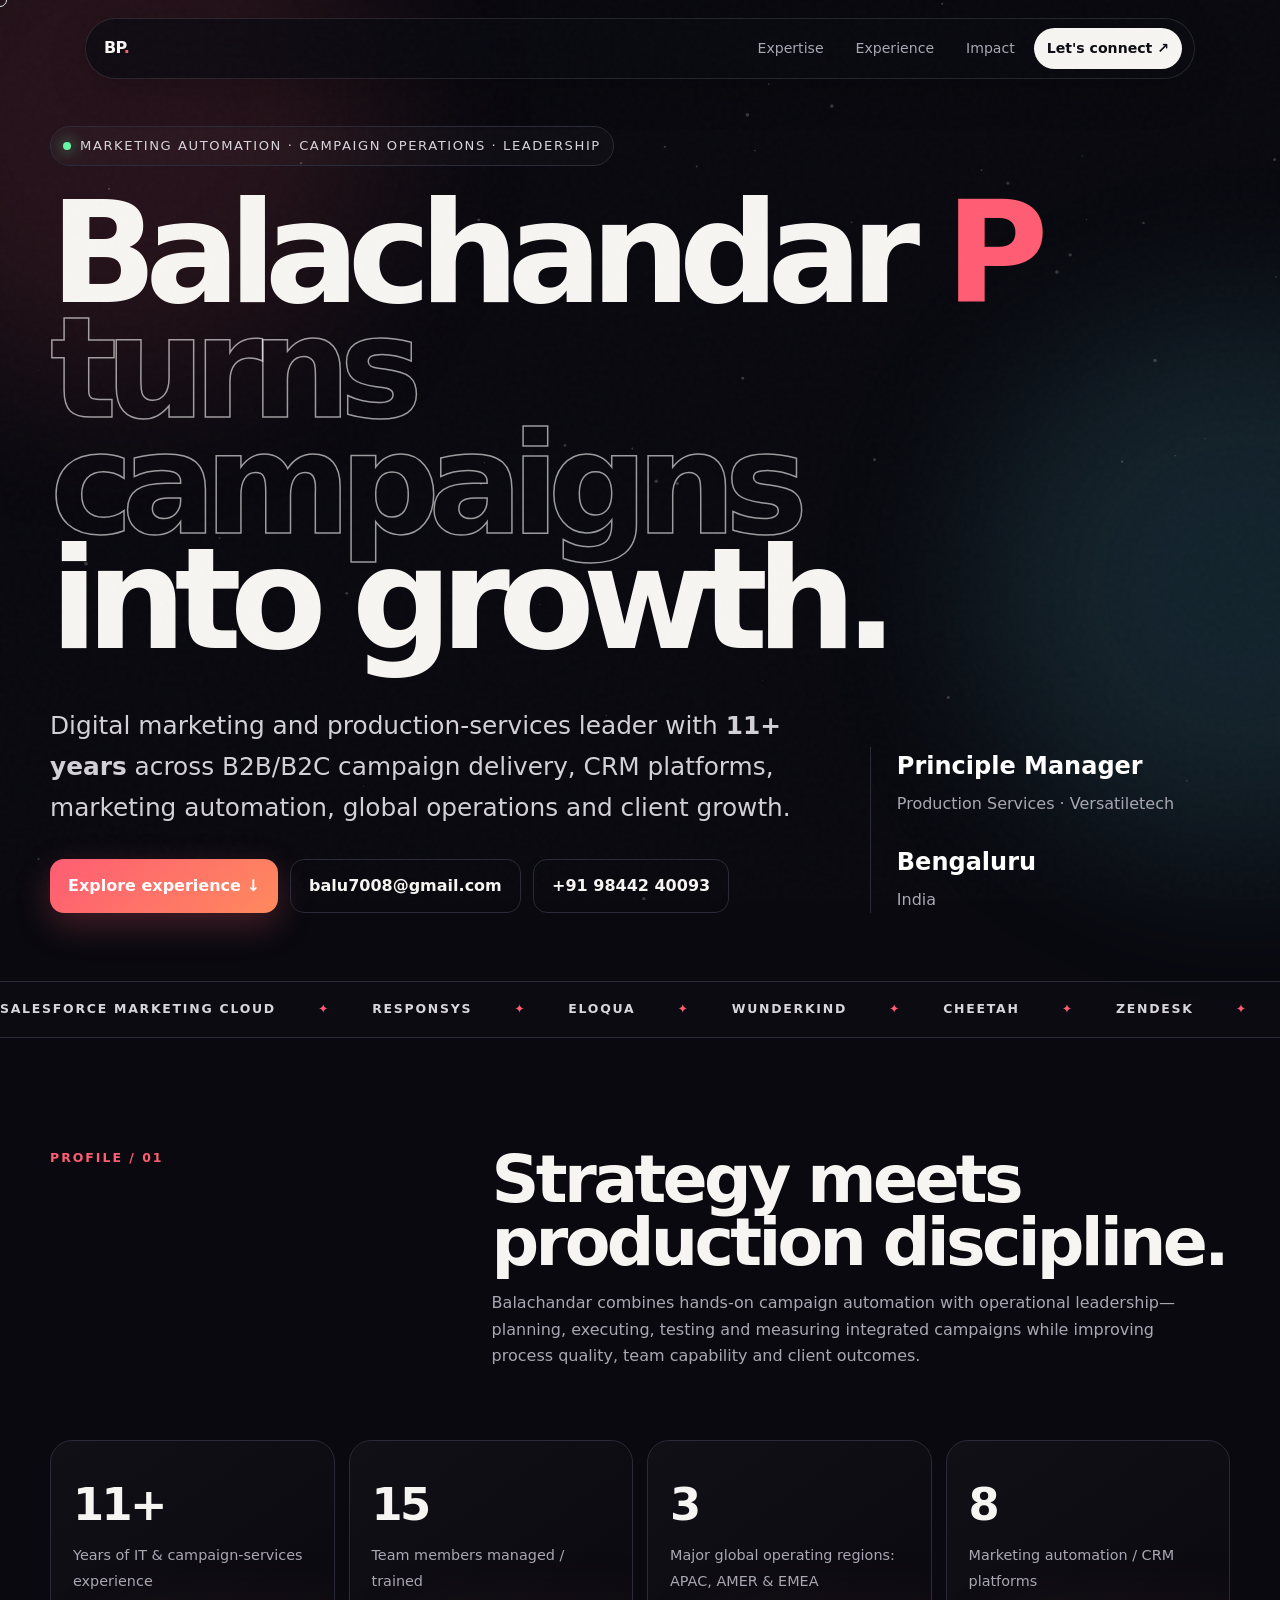
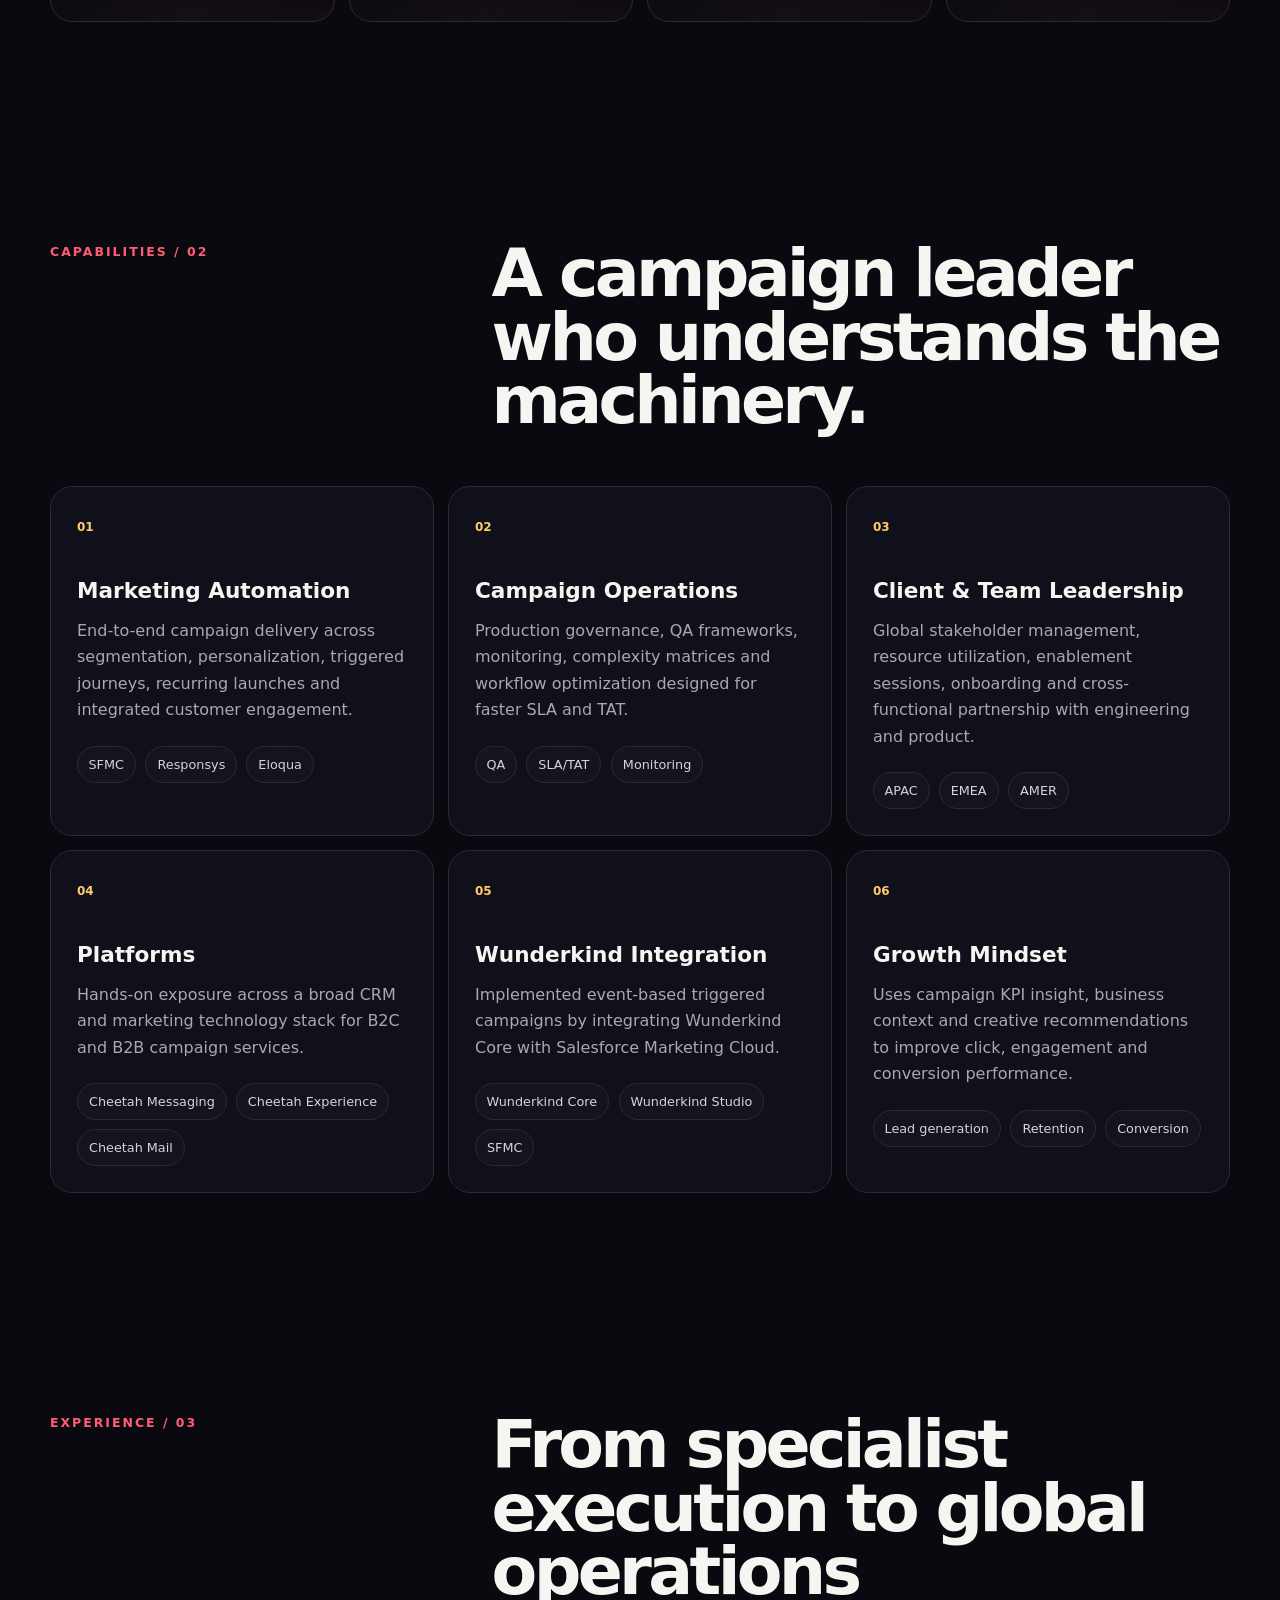
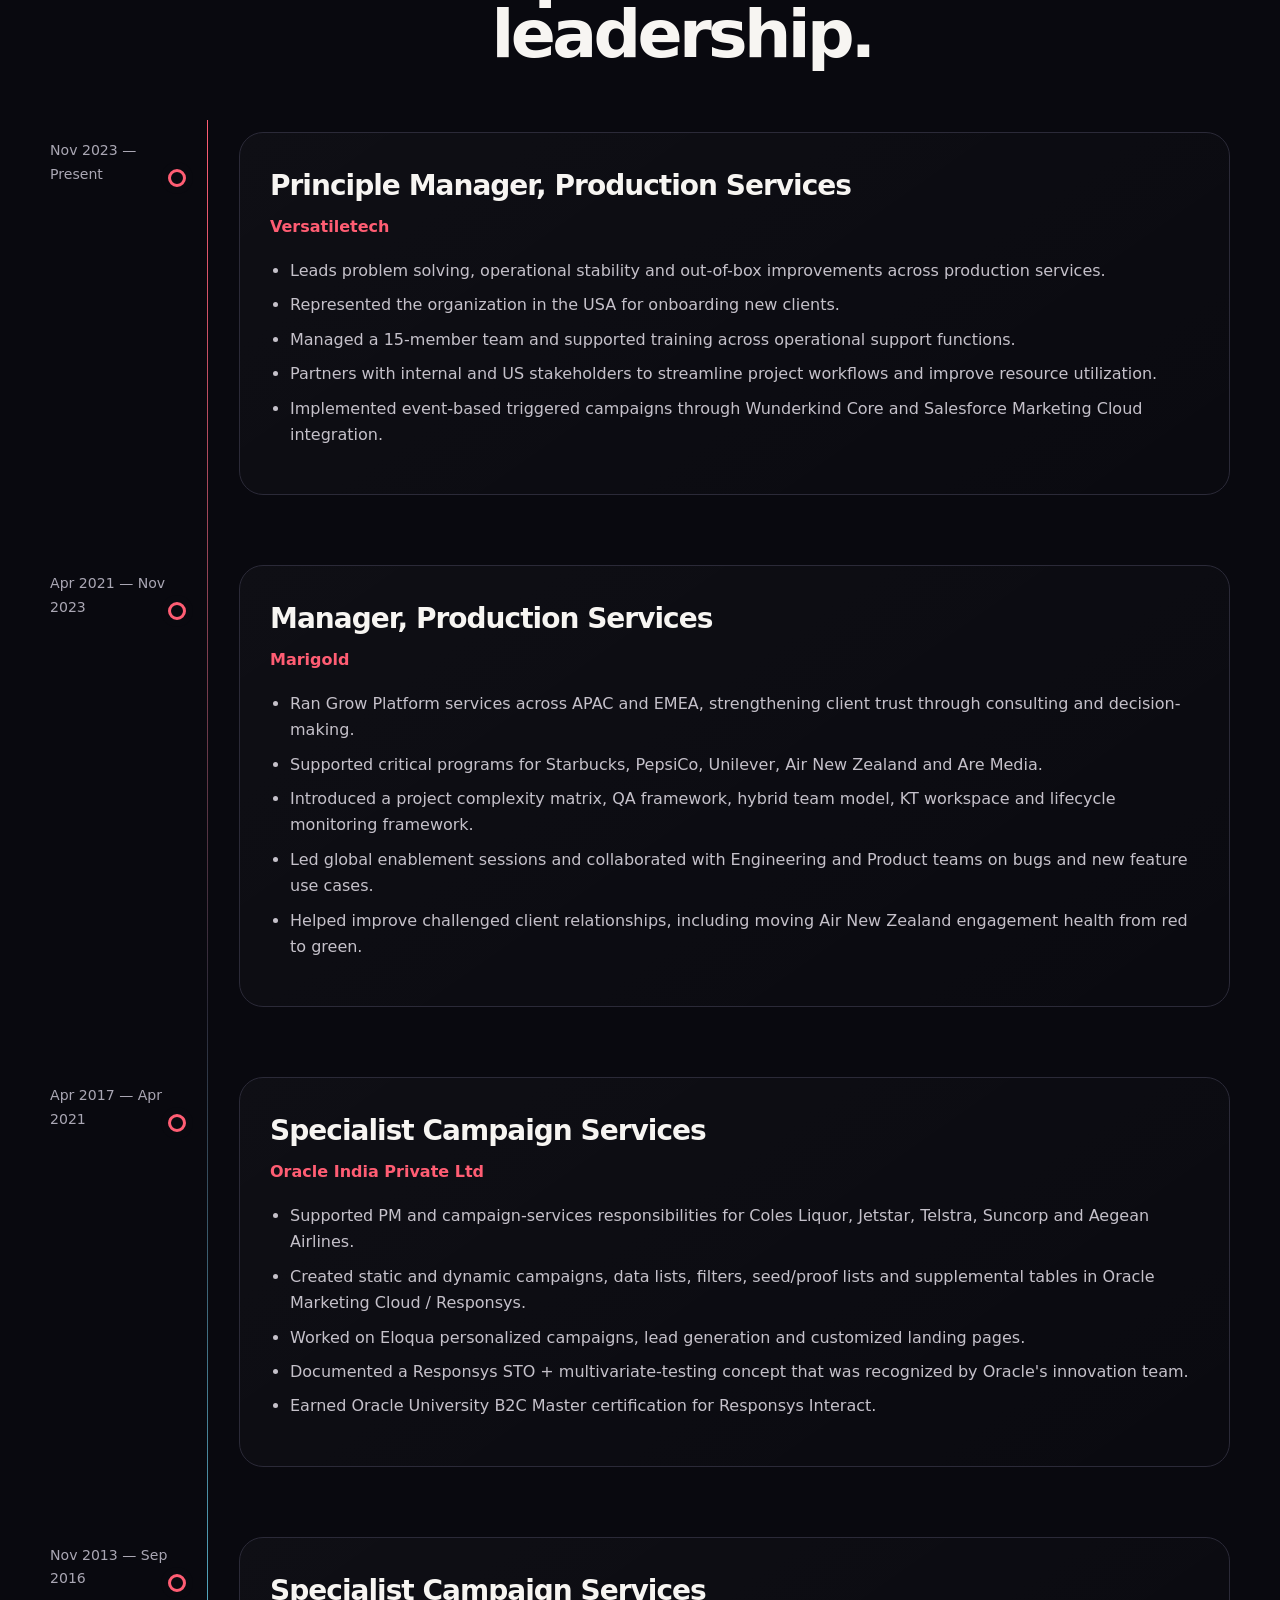
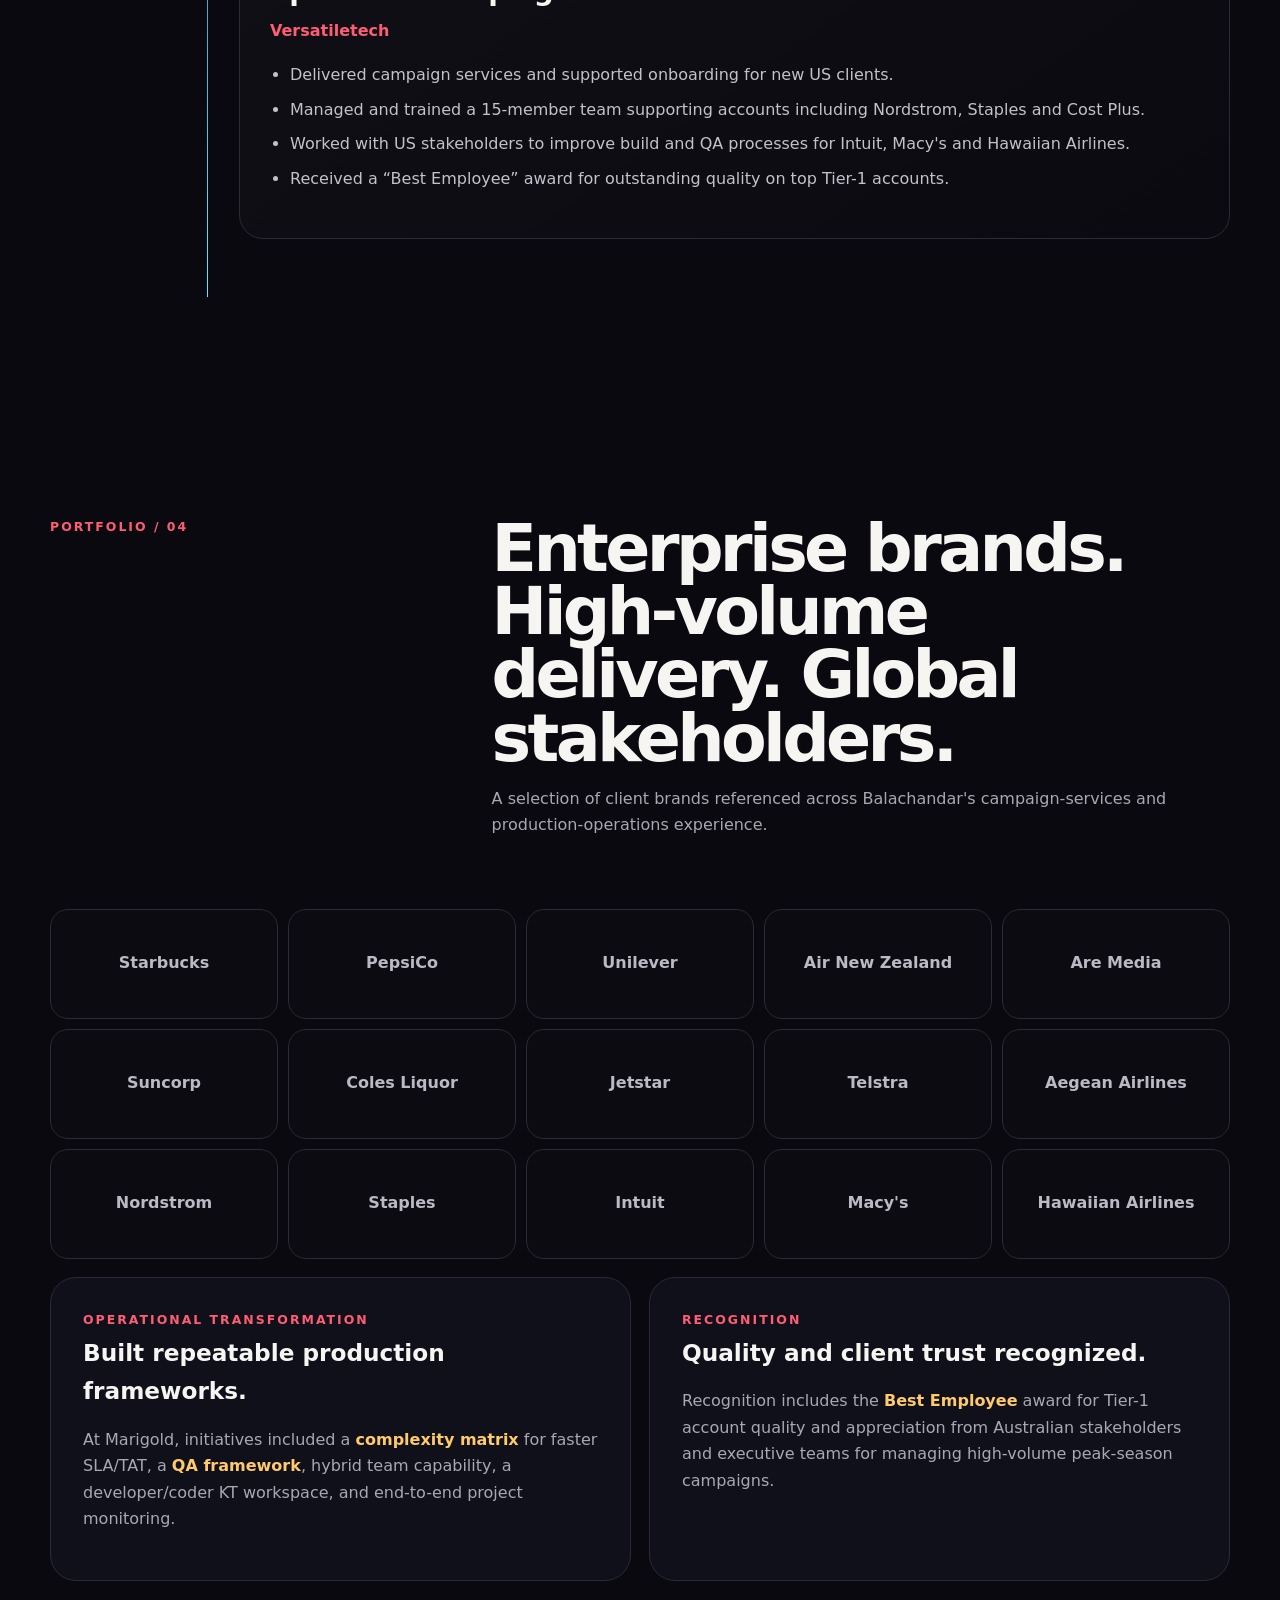
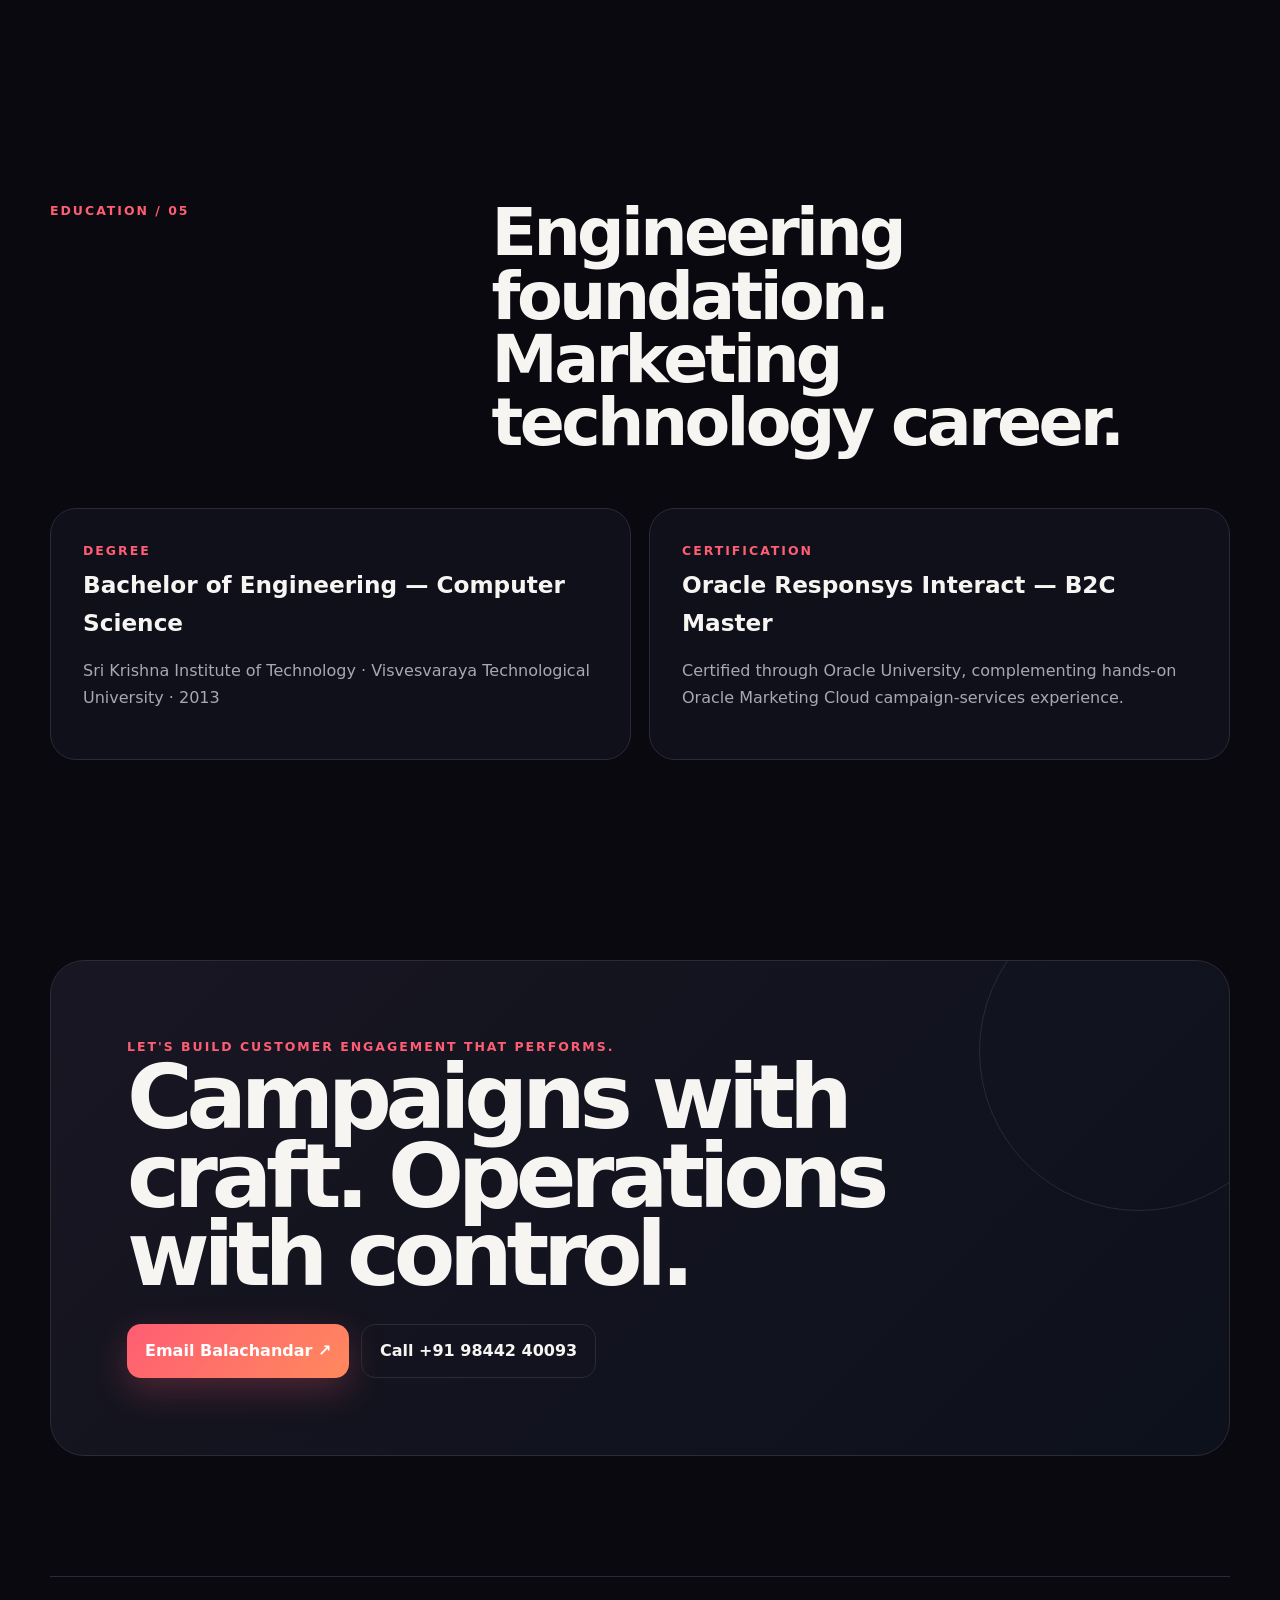
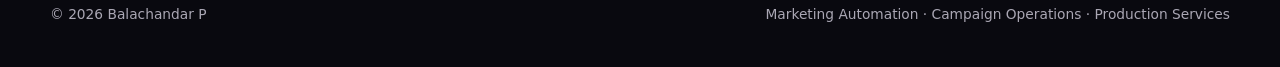
==== index.html @ 8c6ac63c "Build animated Balachandar P portfolio" ====
<!doctype html>
<html lang="en">
<head>
<meta charset="utf-8">
<meta name="viewport" content="width=device-width,initial-scale=1">
<meta name="theme-color" content="#09090f">
<meta name="description" content="Balachandar P — Digital Marketing, Campaign Operations & Marketing Automation Leader with 11+ years of experience.">
<title>Balachandar P | Marketing Automation & Campaign Operations Leader</title>
<style>
:root{--bg:#09090f;--bg2:#11111b;--ink:#f7f5f2;--muted:#aaa7b4;--line:#2b2a38;--hot:#ff5d73;--gold:#ffca6a;--cyan:#66e3ff;--card:rgba(20,20,31,.72);--shadow:0 30px 80px rgba(0,0,0,.38)}
*{box-sizing:border-box}html{scroll-behavior:smooth}body{margin:0;background:var(--bg);color:var(--ink);font:16px/1.65 Inter,ui-sans-serif,system-ui,-apple-system,BlinkMacSystemFont,"Segoe UI",sans-serif;overflow-x:hidden}a{color:inherit;text-decoration:none}button{font:inherit}
::selection{background:var(--hot);color:#fff}
#field{position:fixed;inset:0;z-index:-3;width:100%;height:100%;opacity:.55}
.noise{position:fixed;inset:0;pointer-events:none;z-index:20;opacity:.04;background-image:url("data:image/svg+xml,%3Csvg viewBox='0 0 180 180' xmlns='http://www.w3.org/2000/svg'%3E%3Cfilter id='n'%3E%3CfeTurbulence type='fractalNoise' baseFrequency='.9' numOctaves='4' stitchTiles='stitch'/%3E%3C/filter%3E%3Crect width='100%25' height='100%25' filter='url(%23n)' opacity='.5'/%3E%3C/svg%3E")}
.glow{position:fixed;width:42vw;height:42vw;border-radius:50%;filter:blur(90px);opacity:.12;pointer-events:none;z-index:-2}.g1{background:var(--hot);left:-12vw;top:-12vw}.g2{background:var(--cyan);right:-18vw;top:35vh}
.wrap{width:min(1180px,calc(100% - 40px));margin:auto}
nav{position:fixed;top:18px;left:50%;transform:translateX(-50%);width:min(1110px,calc(100% - 28px));z-index:15;border:1px solid rgba(255,255,255,.11);background:rgba(10,10,17,.72);backdrop-filter:blur(18px);border-radius:999px;display:flex;align-items:center;justify-content:space-between;padding:9px 12px 9px 18px;box-shadow:0 12px 40px rgba(0,0,0,.2)}
.brand{font-weight:850;letter-spacing:-.04em}.brand i{color:var(--hot);font-style:normal}.links{display:flex;gap:6px;align-items:center}.links a{padding:9px 13px;color:var(--muted);font-size:.88rem;border-radius:999px;transition:.25s}.links a:hover{background:#ffffff0b;color:#fff}.navcta{background:var(--ink)!important;color:#0c0c12!important;font-weight:800}
.hero{min-height:100svh;display:grid;align-items:center;padding:126px 0 68px;position:relative}
.eyebrow{display:inline-flex;align-items:center;gap:9px;padding:8px 12px;border:1px solid var(--line);border-radius:999px;color:#d8d4dc;background:#ffffff06;font-size:.82rem;text-transform:uppercase;letter-spacing:.12em}.dot{width:8px;height:8px;background:#68f7a6;border-radius:50%;box-shadow:0 0 16px #68f7a6;animation:pulse 1.8s infinite}@keyframes pulse{50%{opacity:.35;transform:scale(.75)}}
.hero h1{font-size:clamp(4.1rem,11vw,9.4rem);line-height:.82;letter-spacing:-.085em;margin:30px 0 24px;max-width:1050px}.hero h1 .outline{color:transparent;-webkit-text-stroke:1.5px rgba(255,255,255,.6)}.hero h1 .hot{color:var(--hot);display:inline-block}
.hero-grid{display:grid;grid-template-columns:1.5fr .7fr;gap:48px;align-items:end}.lead{font-size:clamp(1.15rem,2.1vw,1.55rem);color:#d4d0d9;max-width:760px}.hero-side{border-left:1px solid var(--line);padding-left:26px;color:var(--muted)}.hero-side strong{display:block;color:#fff;font-size:1.5rem;margin-bottom:4px}.actions{display:flex;gap:12px;flex-wrap:wrap;margin-top:30px}.btn{display:inline-flex;align-items:center;gap:10px;padding:13px 18px;border-radius:14px;border:1px solid var(--line);font-weight:800;transition:.28s;will-change:transform}.btn.primary{background:linear-gradient(135deg,var(--hot),#ff895d);border:0;color:white;box-shadow:0 12px 35px rgba(255,93,115,.25)}.btn:hover{transform:translateY(-3px);border-color:#666279}
.marquee{overflow:hidden;border-block:1px solid var(--line);background:#ffffff03}.track{display:flex;width:max-content;gap:42px;padding:17px 0;animation:marquee 24s linear infinite;text-transform:uppercase;letter-spacing:.14em;font-weight:900;color:#d8d5dc;font-size:.78rem}.track span::after{content:"✦";color:var(--hot);margin-left:42px}@keyframes marquee{to{transform:translateX(-50%)}}
section{padding:110px 0}.section-head{display:grid;grid-template-columns:.7fr 1.3fr;gap:44px;margin-bottom:54px}.kicker{color:var(--hot);text-transform:uppercase;letter-spacing:.16em;font-weight:900;font-size:.78rem}.section-head h2{margin:0;font-size:clamp(2.4rem,5.2vw,5rem);letter-spacing:-.055em;line-height:.95}.section-head p{color:var(--muted);max-width:720px}
.metrics{display:grid;grid-template-columns:repeat(4,1fr);gap:14px}.metric{padding:27px 22px;border:1px solid var(--line);border-radius:22px;background:linear-gradient(145deg,#ffffff08,#ffffff02);position:relative;overflow:hidden}.metric b{font-size:2.8rem;letter-spacing:-.06em;display:block}.metric span{color:var(--muted);font-size:.9rem}.metric::before{content:"";position:absolute;inset:auto -20% -70% 20%;height:120px;background:var(--hot);filter:blur(45px);opacity:.1}
.skill-grid{display:grid;grid-template-columns:repeat(3,1fr);gap:14px}.skill{border:1px solid var(--line);border-radius:22px;padding:26px;background:var(--card);min-height:205px;transform-style:preserve-3d;transition:border-color .25s}.skill:hover{border-color:#58546a}.skill .num{color:var(--gold);font-size:.75rem;font-weight:900}.skill h3{font-size:1.35rem;margin:34px 0 9px}.skill p{color:var(--muted);margin:0}.tags{display:flex;flex-wrap:wrap;gap:9px;margin-top:22px}.tag{border:1px solid var(--line);background:#ffffff05;border-radius:999px;padding:7px 11px;font-size:.8rem;color:#d7d3dc}
.timeline{position:relative}.timeline::before{content:"";position:absolute;left:157px;top:0;bottom:0;width:1px;background:linear-gradient(var(--hot),var(--line),var(--cyan))}.role{display:grid;grid-template-columns:125px 1fr;gap:64px;padding:12px 0 58px}.date{color:var(--muted);font-size:.88rem;padding-top:7px}.role-card{border:1px solid var(--line);border-radius:24px;padding:30px;background:linear-gradient(145deg,#ffffff07,#ffffff02);position:relative}.role-card::before{content:"";position:absolute;width:12px;height:12px;border-radius:50%;background:var(--bg);border:3px solid var(--hot);left:-72px;top:36px;box-shadow:0 0 0 7px var(--bg)}.role h3{font-size:1.75rem;letter-spacing:-.035em;margin:0}.company{color:var(--hot);font-weight:850;margin:4px 0 18px}.role ul{padding-left:20px;color:#c5c1ca}.role li{margin:8px 0}
.clients{display:grid;grid-template-columns:repeat(5,1fr);gap:10px}.client{min-height:110px;display:grid;place-items:center;text-align:center;padding:16px;border:1px solid var(--line);border-radius:18px;color:#bcb8c4;background:#ffffff03;font-weight:850;transition:.3s}.client:hover{color:#fff;transform:translateY(-5px);background:#ffffff08}
.story{display:grid;grid-template-columns:1fr 1fr;gap:18px}.story-card{border:1px solid var(--line);border-radius:26px;padding:32px;background:var(--card)}.story-card h3{font-size:1.45rem;margin:4px 0 12px}.story-card p{color:var(--muted)}.story-card strong{color:var(--gold)}
.final{padding:90px 0 120px}.cta{border:1px solid var(--line);border-radius:34px;padding:clamp(34px,7vw,76px);position:relative;overflow:hidden;background:linear-gradient(135deg,#181622,#0d111b)}.cta h2{font-size:clamp(3rem,7vw,7rem);line-height:.88;letter-spacing:-.07em;margin:0 0 30px;max-width:900px}.cta .orbit{position:absolute;width:320px;height:320px;border:1px solid #ffffff19;border-radius:50%;right:-70px;top:-70px;animation:spin 13s linear infinite}.cta .orbit::before{content:"";position:absolute;width:16px;height:16px;border-radius:50%;background:var(--cyan);top:25px;left:45px;box-shadow:0 0 28px var(--cyan)}@keyframes spin{to{transform:rotate(360deg)}}
footer{padding:26px 0 42px;border-top:1px solid var(--line);color:var(--muted);font-size:.86rem;display:flex;justify-content:space-between;gap:20px}
.reveal{opacity:0;transform:translateY(36px) scale(.985);transition:opacity .75s ease,transform .75s cubic-bezier(.2,.8,.2,1)}.reveal.on{opacity:1;transform:none}
.cursor{position:fixed;width:14px;height:14px;border:1px solid white;border-radius:50%;pointer-events:none;z-index:99;mix-blend-mode:difference;transform:translate(-50%,-50%);transition:width .2s,height .2s}
@media(max-width:850px){.links a:not(.navcta){display:none}.hero-grid,.section-head,.story{grid-template-columns:1fr}.hero-side{border-left:0;border-top:1px solid var(--line);padding:20px 0 0}.metrics{grid-template-columns:1fr 1fr}.skill-grid{grid-template-columns:1fr}.clients{grid-template-columns:1fr 1fr}.timeline::before{left:7px}.role{grid-template-columns:1fr;gap:10px;padding-left:34px}.role-card::before{left:-34px}.date{padding:0}.cursor{display:none}}@media(max-width:520px){.wrap{width:min(100% - 26px,1180px)}.hero h1{font-size:18vw}.metrics{grid-template-columns:1fr}.clients{grid-template-columns:1fr 1fr}section{padding:78px 0}nav{top:10px}}
@media(prefers-reduced-motion:reduce){*{scroll-behavior:auto!important;animation:none!important;transition:none!important}.reveal{opacity:1;transform:none}}
</style>
</head>
<body>
<canvas id="field" aria-hidden="true"></canvas><div class="glow g1"></div><div class="glow g2"></div><div class="noise"></div><div class="cursor" id="cursor"></div>
<nav><a class="brand" href="#top">BP<i>.</i></a><div class="links"><a href="#expertise">Expertise</a><a href="#experience">Experience</a><a href="#impact">Impact</a><a class="navcta" href="mailto:balu7008@gmail.com">Let's connect ↗</a></div></nav>
<main id="top">
<section class="hero"><div class="wrap">
<div class="eyebrow reveal"><span class="dot"></span> Marketing automation · Campaign operations · Leadership</div>
<h1 class="reveal">Balachandar <span class="hot">P</span><br><span class="outline">turns campaigns</span><br>into growth.</h1>
<div class="hero-grid reveal"><div><p class="lead">Digital marketing and production-services leader with <strong>11+ years</strong> across B2B/B2C campaign delivery, CRM platforms, marketing automation, global operations and client growth.</p><div class="actions"><a class="btn primary magnetic" href="#experience">Explore experience ↓</a><a class="btn magnetic" href="mailto:balu7008@gmail.com">balu7008@gmail.com</a><a class="btn magnetic" href="tel:+919844240093">+91 98442 40093</a></div></div><div class="hero-side"><strong>Principle Manager</strong>Production Services · Versatiletech<br><br><strong>Bengaluru</strong>India</div></div>
</div></section>
<div class="marquee"><div class="track"><span>Salesforce Marketing Cloud</span><span>Responsys</span><span>Eloqua</span><span>Wunderkind</span><span>Cheetah</span><span>Zendesk</span><span>Global Operations</span><span>Salesforce Marketing Cloud</span><span>Responsys</span><span>Eloqua</span><span>Wunderkind</span><span>Cheetah</span><span>Zendesk</span><span>Global Operations</span></div></div>

<section><div class="wrap">
<div class="section-head reveal"><div><div class="kicker">Profile / 01</div></div><div><h2>Strategy meets production discipline.</h2><p>Balachandar combines hands-on campaign automation with operational leadership—planning, executing, testing and measuring integrated campaigns while improving process quality, team capability and client outcomes.</p></div></div>
<div class="metrics">
<div class="metric reveal"><b data-count="11">0</b><span>Years of IT & campaign-services experience</span></div>
<div class="metric reveal"><b data-count="15">0</b><span>Team members managed / trained</span></div>
<div class="metric reveal"><b data-count="3">0</b><span>Major global operating regions: APAC, AMER & EMEA</span></div>
<div class="metric reveal"><b data-count="8">0</b><span>Marketing automation / CRM platforms</span></div>
</div>
</div></section>

<section id="expertise"><div class="wrap">
<div class="section-head reveal"><div><div class="kicker">Capabilities / 02</div></div><div><h2>A campaign leader who understands the machinery.</h2></div></div>
<div class="skill-grid">
<article class="skill tilt reveal"><span class="num">01</span><h3>Marketing Automation</h3><p>End-to-end campaign delivery across segmentation, personalization, triggered journeys, recurring launches and integrated customer engagement.</p><div class="tags"><span class="tag">SFMC</span><span class="tag">Responsys</span><span class="tag">Eloqua</span></div></article>
<article class="skill tilt reveal"><span class="num">02</span><h3>Campaign Operations</h3><p>Production governance, QA frameworks, monitoring, complexity matrices and workflow optimization designed for faster SLA and TAT.</p><div class="tags"><span class="tag">QA</span><span class="tag">SLA/TAT</span><span class="tag">Monitoring</span></div></article>
<article class="skill tilt reveal"><span class="num">03</span><h3>Client & Team Leadership</h3><p>Global stakeholder management, resource utilization, enablement sessions, onboarding and cross-functional partnership with engineering and product.</p><div class="tags"><span class="tag">APAC</span><span class="tag">EMEA</span><span class="tag">AMER</span></div></article>
<article class="skill tilt reveal"><span class="num">04</span><h3>Platforms</h3><p>Hands-on exposure across a broad CRM and marketing technology stack for B2C and B2B campaign services.</p><div class="tags"><span class="tag">Cheetah Messaging</span><span class="tag">Cheetah Experience</span><span class="tag">Cheetah Mail</span></div></article>
<article class="skill tilt reveal"><span class="num">05</span><h3>Wunderkind Integration</h3><p>Implemented event-based triggered campaigns by integrating Wunderkind Core with Salesforce Marketing Cloud.</p><div class="tags"><span class="tag">Wunderkind Core</span><span class="tag">Wunderkind Studio</span><span class="tag">SFMC</span></div></article>
<article class="skill tilt reveal"><span class="num">06</span><h3>Growth Mindset</h3><p>Uses campaign KPI insight, business context and creative recommendations to improve click, engagement and conversion performance.</p><div class="tags"><span class="tag">Lead generation</span><span class="tag">Retention</span><span class="tag">Conversion</span></div></article>
</div></div></section>

<section id="experience"><div class="wrap">
<div class="section-head reveal"><div><div class="kicker">Experience / 03</div></div><div><h2>From specialist execution to global operations leadership.</h2></div></div>
<div class="timeline">
<div class="role reveal"><div class="date">Nov 2023 — Present</div><article class="role-card"><h3>Principle Manager, Production Services</h3><div class="company">Versatiletech</div><ul><li>Leads problem solving, operational stability and out-of-box improvements across production services.</li><li>Represented the organization in the USA for onboarding new clients.</li><li>Managed a 15-member team and supported training across operational support functions.</li><li>Partners with internal and US stakeholders to streamline project workflows and improve resource utilization.</li><li>Implemented event-based triggered campaigns through Wunderkind Core and Salesforce Marketing Cloud integration.</li></ul></article></div>
<div class="role reveal"><div class="date">Apr 2021 — Nov 2023</div><article class="role-card"><h3>Manager, Production Services</h3><div class="company">Marigold</div><ul><li>Ran Grow Platform services across APAC and EMEA, strengthening client trust through consulting and decision-making.</li><li>Supported critical programs for Starbucks, PepsiCo, Unilever, Air New Zealand and Are Media.</li><li>Introduced a project complexity matrix, QA framework, hybrid team model, KT workspace and lifecycle monitoring framework.</li><li>Led global enablement sessions and collaborated with Engineering and Product teams on bugs and new feature use cases.</li><li>Helped improve challenged client relationships, including moving Air New Zealand engagement health from red to green.</li></ul></article></div>
<div class="role reveal"><div class="date">Apr 2017 — Apr 2021</div><article class="role-card"><h3>Specialist Campaign Services</h3><div class="company">Oracle India Private Ltd</div><ul><li>Supported PM and campaign-services responsibilities for Coles Liquor, Jetstar, Telstra, Suncorp and Aegean Airlines.</li><li>Created static and dynamic campaigns, data lists, filters, seed/proof lists and supplemental tables in Oracle Marketing Cloud / Responsys.</li><li>Worked on Eloqua personalized campaigns, lead generation and customized landing pages.</li><li>Documented a Responsys STO + multivariate-testing concept that was recognized by Oracle's innovation team.</li><li>Earned Oracle University B2C Master certification for Responsys Interact.</li></ul></article></div>
<div class="role reveal"><div class="date">Nov 2013 — Sep 2016</div><article class="role-card"><h3>Specialist Campaign Services</h3><div class="company">Versatiletech</div><ul><li>Delivered campaign services and supported onboarding for new US clients.</li><li>Managed and trained a 15-member team supporting accounts including Nordstrom, Staples and Cost Plus.</li><li>Worked with US stakeholders to improve build and QA processes for Intuit, Macy's and Hawaiian Airlines.</li><li>Received a “Best Employee” award for outstanding quality on top Tier-1 accounts.</li></ul></article></div>
</div>
</div></section>

<section id="impact"><div class="wrap">
<div class="section-head reveal"><div><div class="kicker">Portfolio / 04</div></div><div><h2>Enterprise brands. High-volume delivery. Global stakeholders.</h2><p>A selection of client brands referenced across Balachandar's campaign-services and production-operations experience.</p></div></div>
<div class="clients reveal"><div class="client">Starbucks</div><div class="client">PepsiCo</div><div class="client">Unilever</div><div class="client">Air New Zealand</div><div class="client">Are Media</div><div class="client">Suncorp</div><div class="client">Coles Liquor</div><div class="client">Jetstar</div><div class="client">Telstra</div><div class="client">Aegean Airlines</div><div class="client">Nordstrom</div><div class="client">Staples</div><div class="client">Intuit</div><div class="client">Macy's</div><div class="client">Hawaiian Airlines</div></div>
<div class="story" style="margin-top:18px">
<article class="story-card reveal"><div class="kicker">Operational transformation</div><h3>Built repeatable production frameworks.</h3><p>At Marigold, initiatives included a <strong>complexity matrix</strong> for faster SLA/TAT, a <strong>QA framework</strong>, hybrid team capability, a developer/coder KT workspace, and end-to-end project monitoring.</p></article>
<article class="story-card reveal"><div class="kicker">Recognition</div><h3>Quality and client trust recognized.</h3><p>Recognition includes the <strong>Best Employee</strong> award for Tier-1 account quality and appreciation from Australian stakeholders and executive teams for managing high-volume peak-season campaigns.</p></article>
</div></div></section>

<section><div class="wrap">
<div class="section-head reveal"><div><div class="kicker">Education / 05</div></div><div><h2>Engineering foundation. Marketing technology career.</h2></div></div>
<div class="story">
<article class="story-card reveal"><div class="kicker">Degree</div><h3>Bachelor of Engineering — Computer Science</h3><p>Sri Krishna Institute of Technology · Visvesvaraya Technological University · 2013</p></article>
<article class="story-card reveal"><div class="kicker">Certification</div><h3>Oracle Responsys Interact — B2C Master</h3><p>Certified through Oracle University, complementing hands-on Oracle Marketing Cloud campaign-services experience.</p></article>
</div></div></section>

<section class="final"><div class="wrap"><div class="cta reveal"><div class="orbit"></div><div class="kicker">Let's build customer engagement that performs.</div><h2>Campaigns with craft. Operations with control.</h2><div class="actions"><a class="btn primary magnetic" href="mailto:balu7008@gmail.com">Email Balachandar ↗</a><a class="btn magnetic" href="tel:+919844240093">Call +91 98442 40093</a></div></div></div></section>
</main>
<footer class="wrap"><span>© <span id="year"></span> Balachandar P</span><span>Marketing Automation · Campaign Operations · Production Services</span></footer>

<script>
const reduced=matchMedia('(prefers-reduced-motion: reduce)').matches;
document.getElementById('year').textContent=new Date().getFullYear();
const io=new IntersectionObserver(es=>es.forEach(e=>{if(e.isIntersecting){e.target.classList.add('on');io.unobserve(e.target)}}),{threshold:.14});document.querySelectorAll('.reveal').forEach(el=>io.observe(el));
const counts=document.querySelectorAll('[data-count]');const cio=new IntersectionObserver(es=>es.forEach(e=>{if(e.isIntersecting){const el=e.target,end=+el.dataset.count;let n=0;const step=()=>{n=Math.min(end,n+Math.max(1,Math.ceil(end/28)));el.textContent=n+(end===11?'+':'');if(n<end)requestAnimationFrame(step)};step();cio.unobserve(el)}}));counts.forEach(x=>cio.observe(x));
if(!reduced){
const c=document.getElementById('field'),x=c.getContext('2d');let w,h,p=[];function resize(){w=c.width=innerWidth*devicePixelRatio;h=c.height=innerHeight*devicePixelRatio;c.style.width=innerWidth+'px';c.style.height=innerHeight+'px';p=Array.from({length:Math.min(70,Math.floor(innerWidth/22))},()=>({x:Math.random()*w,y:Math.random()*h,r:Math.random()*1.6+0.3,vx:(Math.random()-.5)*.12*devicePixelRatio,vy:(Math.random()-.5)*.12*devicePixelRatio}))}function draw(){x.clearRect(0,0,w,h);x.fillStyle='rgba(255,255,255,.34)';for(const a of p){a.x+=a.vx;a.y+=a.vy;if(a.x<0||a.x>w)a.vx*=-1;if(a.y<0||a.y>h)a.vy*=-1;x.beginPath();x.arc(a.x,a.y,a.r*devicePixelRatio,0,7);x.fill()}requestAnimationFrame(draw)}resize();addEventListener('resize',resize,{passive:true});draw();
const cur=document.getElementById('cursor');addEventListener('pointermove',e=>{cur.style.left=e.clientX+'px';cur.style.top=e.clientY+'px'},{passive:true});
document.querySelectorAll('.magnetic').forEach(el=>{el.addEventListener('pointermove',e=>{const r=el.getBoundingClientRect();el.style.transform=`translate(${(e.clientX-r.left-r.width/2)*.1}px,${(e.clientY-r.top-r.height/2)*.1}px)`});el.addEventListener('pointerleave',()=>el.style.transform='')});
document.querySelectorAll('.tilt').forEach(el=>{el.addEventListener('pointermove',e=>{const r=el.getBoundingClientRect(),rx=((e.clientY-r.top)/r.height-.5)*-5,ry=((e.clientX-r.left)/r.width-.5)*7;el.style.transform=`perspective(800px) rotateX(${rx}deg) rotateY(${ry}deg) translateY(-4px)`});el.addEventListener('pointerleave',()=>el.style.transform='')});
}
</script>
</body></html>
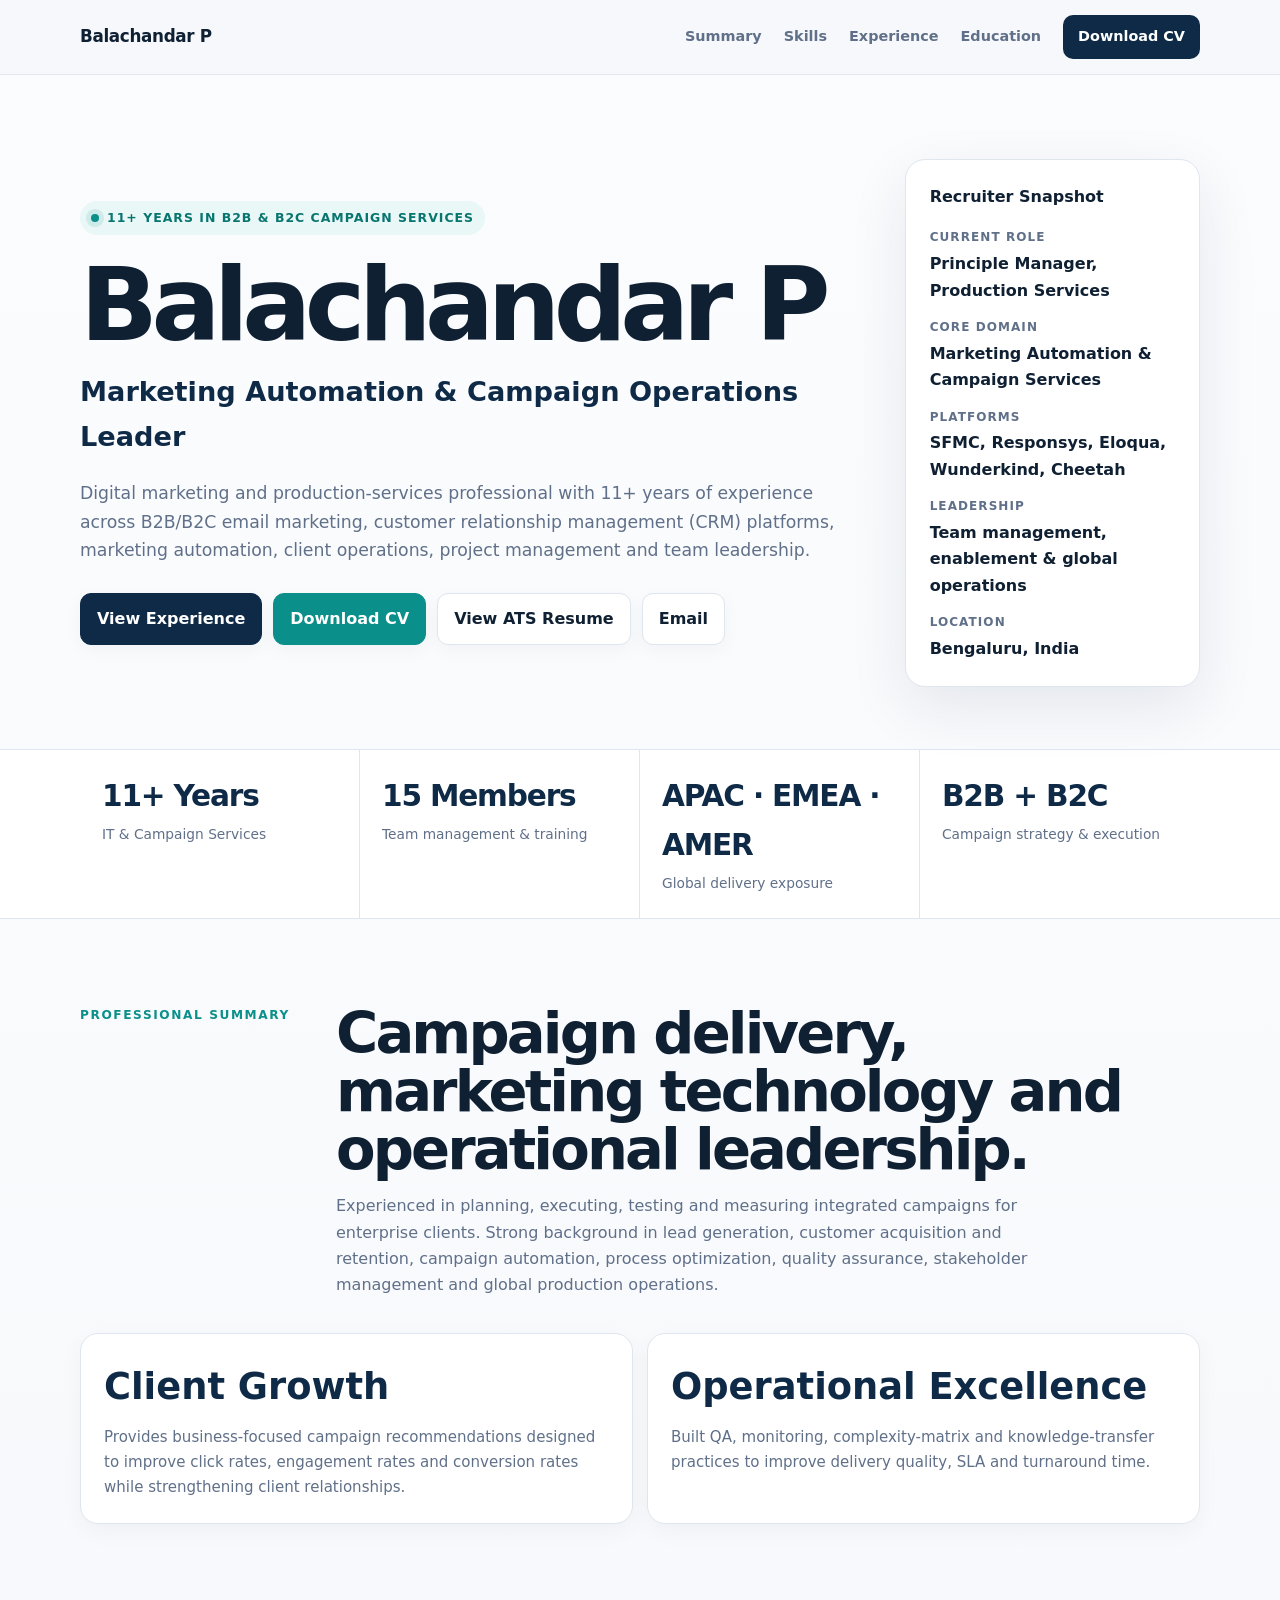
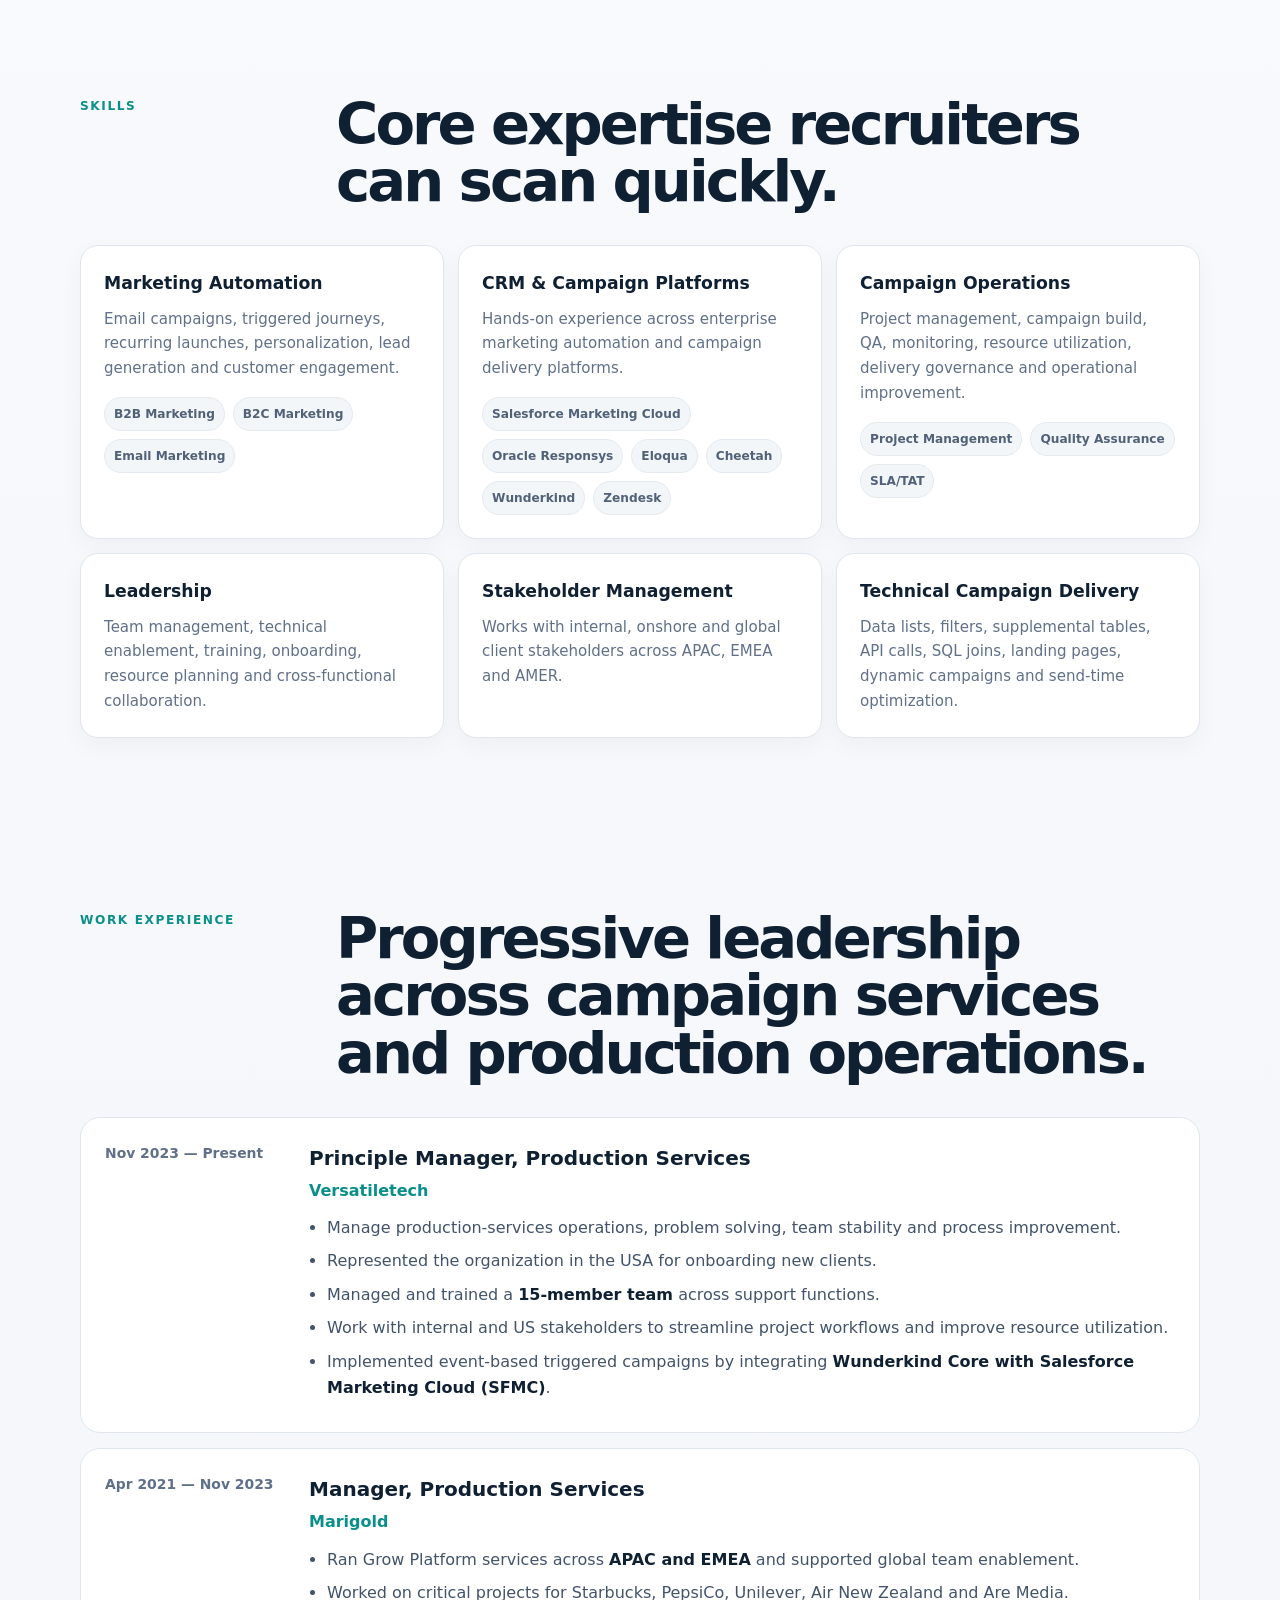
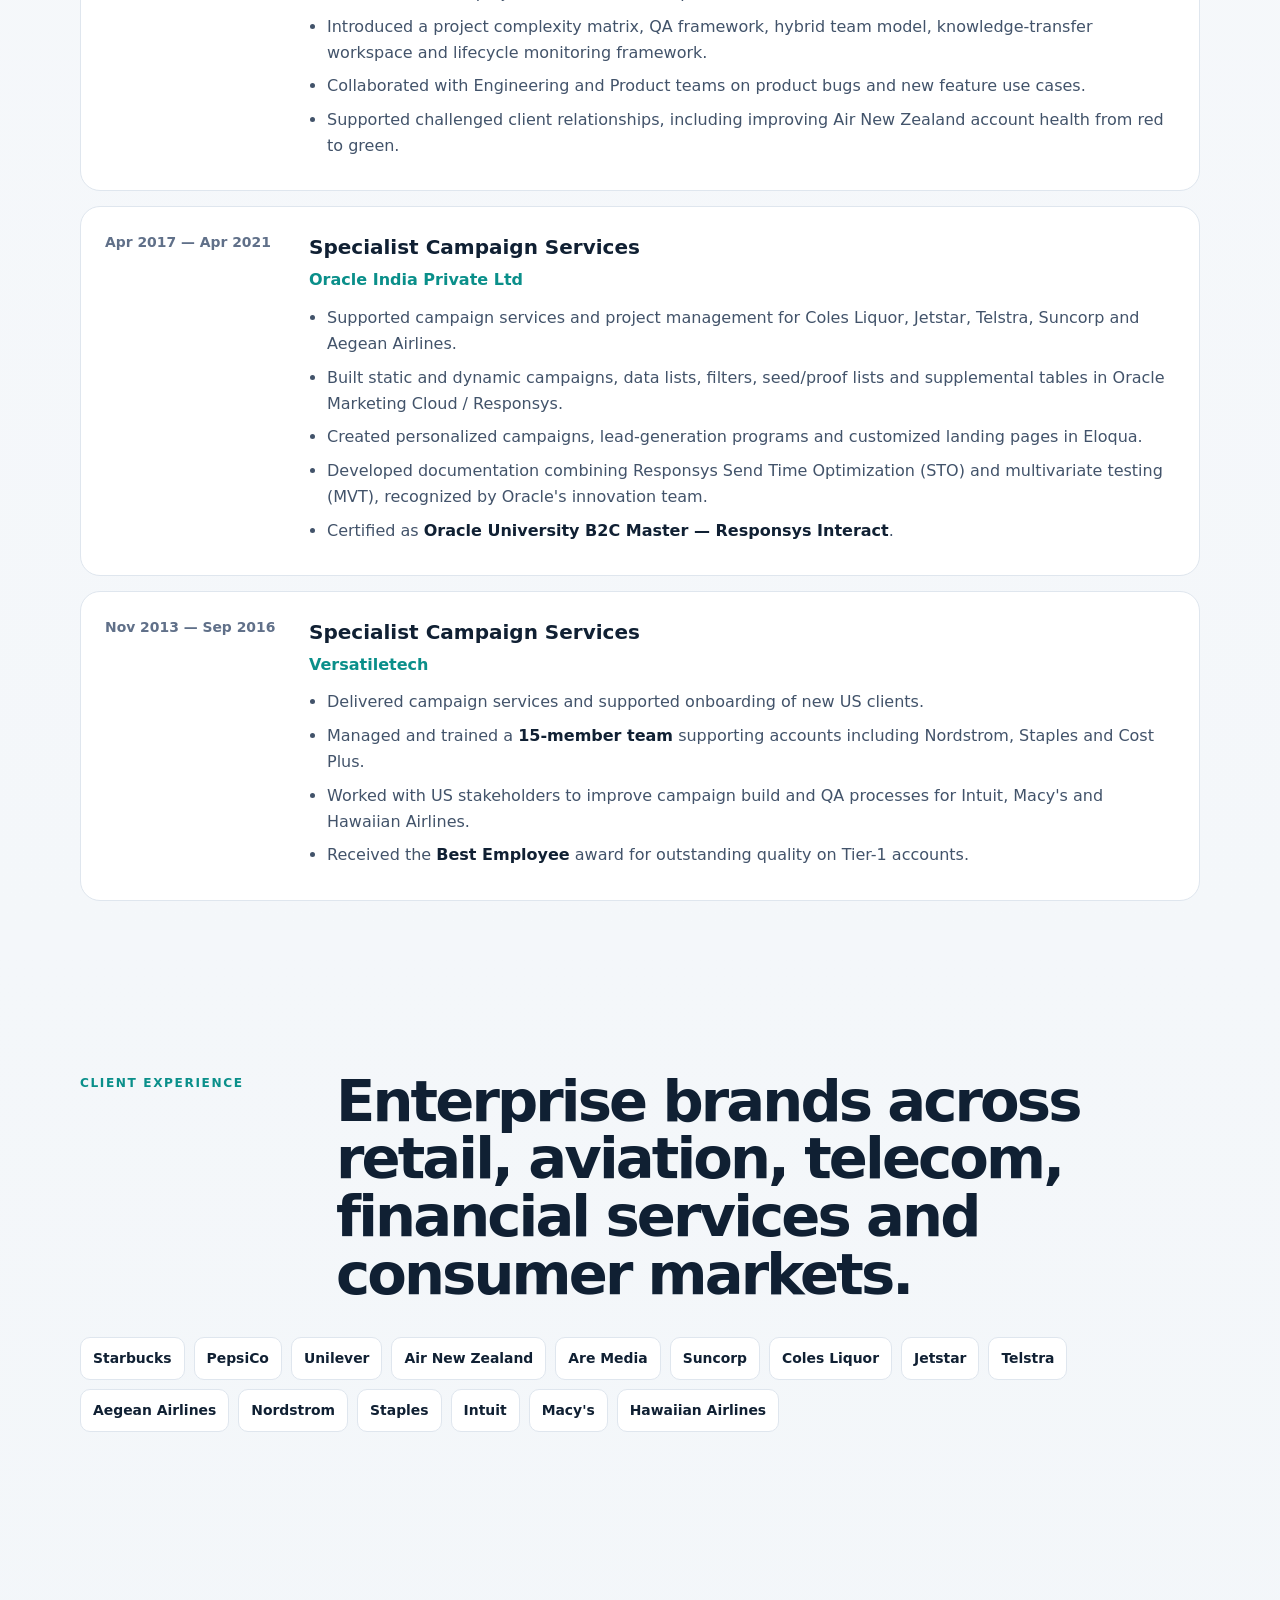
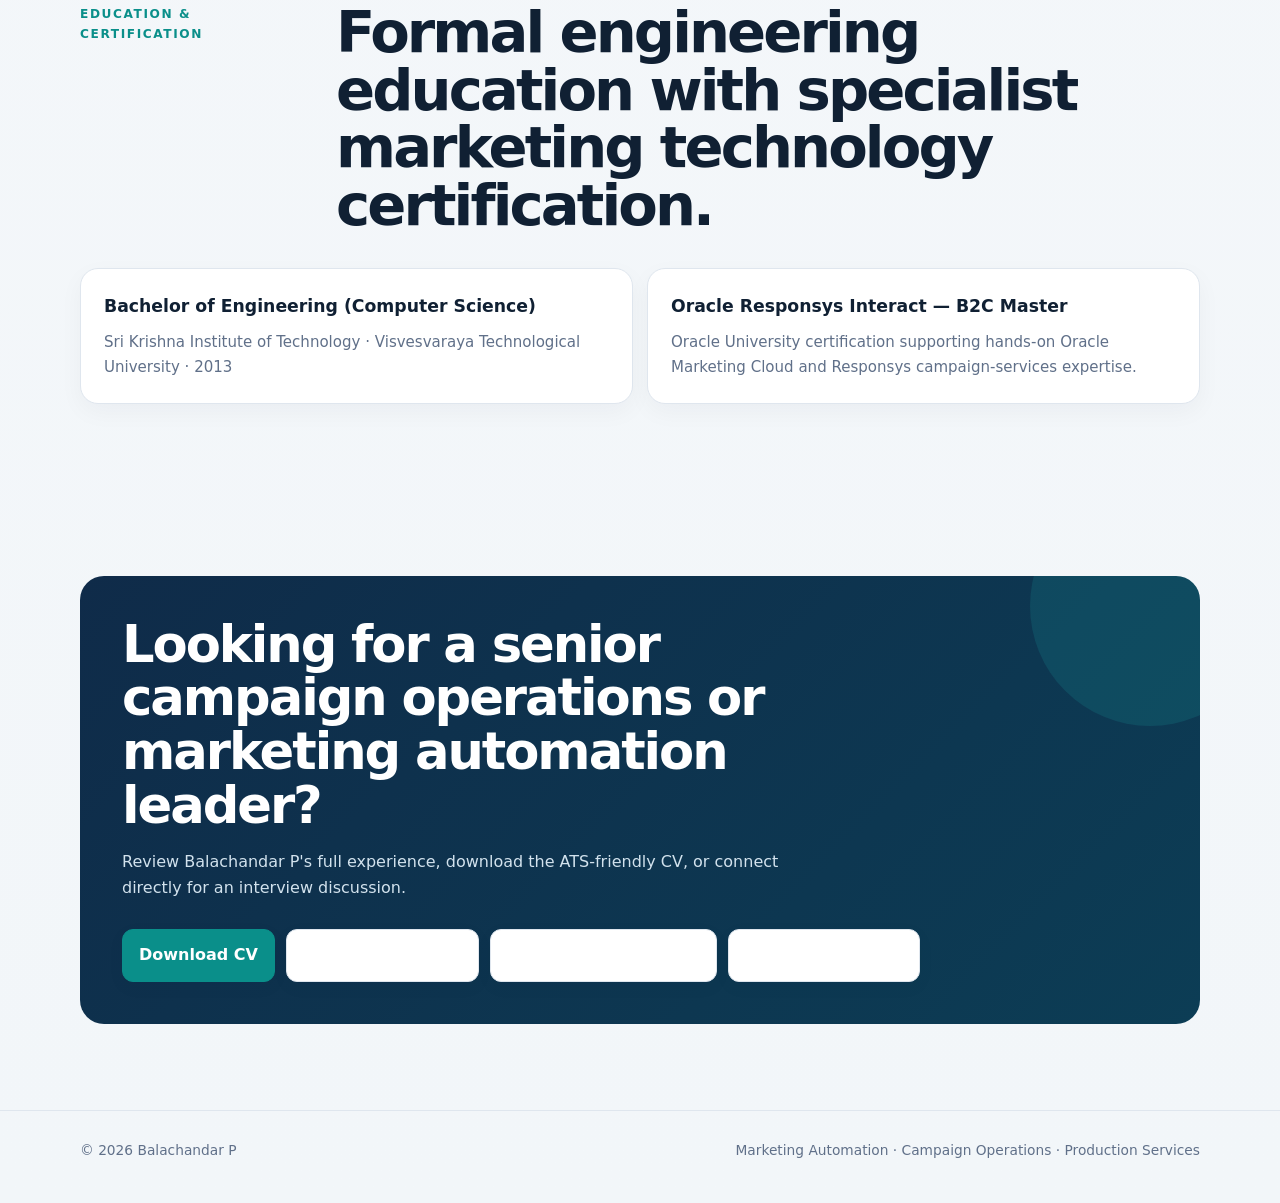
==== commit cedc8ae2: "Redesign portfolio for recruiter-friendly presentation" ====
--- a/index.html
+++ b/index.html
@@ -1,111 +1,67 @@
 <!doctype html>
 <html lang="en">
 <head>
-<meta charset="utf-8">
-<meta name="viewport" content="width=device-width,initial-scale=1">
-<meta name="theme-color" content="#09090f">
-<meta name="description" content="Balachandar P — Digital Marketing, Campaign Operations & Marketing Automation Leader with 11+ years of experience.">
+<meta charset="utf-8"><meta name="viewport" content="width=device-width,initial-scale=1">
+<meta name="theme-color" content="#f6f8fb">
+<meta name="description" content="Balachandar P — Marketing Automation, Campaign Operations and Production Services Leader with 11+ years of B2B/B2C experience.">
 <title>Balachandar P | Marketing Automation & Campaign Operations Leader</title>
 <style>
-:root{--bg:#09090f;--bg2:#11111b;--ink:#f7f5f2;--muted:#aaa7b4;--line:#2b2a38;--hot:#ff5d73;--gold:#ffca6a;--cyan:#66e3ff;--card:rgba(20,20,31,.72);--shadow:0 30px 80px rgba(0,0,0,.38)}
-*{box-sizing:border-box}html{scroll-behavior:smooth}body{margin:0;background:var(--bg);color:var(--ink);font:16px/1.65 Inter,ui-sans-serif,system-ui,-apple-system,BlinkMacSystemFont,"Segoe UI",sans-serif;overflow-x:hidden}a{color:inherit;text-decoration:none}button{font:inherit}
-::selection{background:var(--hot);color:#fff}
-#field{position:fixed;inset:0;z-index:-3;width:100%;height:100%;opacity:.55}
-.noise{position:fixed;inset:0;pointer-events:none;z-index:20;opacity:.04;background-image:url("data:image/svg+xml,%3Csvg viewBox='0 0 180 180' xmlns='http://www.w3.org/2000/svg'%3E%3Cfilter id='n'%3E%3CfeTurbulence type='fractalNoise' baseFrequency='.9' numOctaves='4' stitchTiles='stitch'/%3E%3C/filter%3E%3Crect width='100%25' height='100%25' filter='url(%23n)' opacity='.5'/%3E%3C/svg%3E")}
-.glow{position:fixed;width:42vw;height:42vw;border-radius:50%;filter:blur(90px);opacity:.12;pointer-events:none;z-index:-2}.g1{background:var(--hot);left:-12vw;top:-12vw}.g2{background:var(--cyan);right:-18vw;top:35vh}
-.wrap{width:min(1180px,calc(100% - 40px));margin:auto}
-nav{position:fixed;top:18px;left:50%;transform:translateX(-50%);width:min(1110px,calc(100% - 28px));z-index:15;border:1px solid rgba(255,255,255,.11);background:rgba(10,10,17,.72);backdrop-filter:blur(18px);border-radius:999px;display:flex;align-items:center;justify-content:space-between;padding:9px 12px 9px 18px;box-shadow:0 12px 40px rgba(0,0,0,.2)}
-.brand{font-weight:850;letter-spacing:-.04em}.brand i{color:var(--hot);font-style:normal}.links{display:flex;gap:6px;align-items:center}.links a{padding:9px 13px;color:var(--muted);font-size:.88rem;border-radius:999px;transition:.25s}.links a:hover{background:#ffffff0b;color:#fff}.navcta{background:var(--ink)!important;color:#0c0c12!important;font-weight:800}
-.hero{min-height:100svh;display:grid;align-items:center;padding:126px 0 68px;position:relative}
-.eyebrow{display:inline-flex;align-items:center;gap:9px;padding:8px 12px;border:1px solid var(--line);border-radius:999px;color:#d8d4dc;background:#ffffff06;font-size:.82rem;text-transform:uppercase;letter-spacing:.12em}.dot{width:8px;height:8px;background:#68f7a6;border-radius:50%;box-shadow:0 0 16px #68f7a6;animation:pulse 1.8s infinite}@keyframes pulse{50%{opacity:.35;transform:scale(.75)}}
-.hero h1{font-size:clamp(4.1rem,11vw,9.4rem);line-height:.82;letter-spacing:-.085em;margin:30px 0 24px;max-width:1050px}.hero h1 .outline{color:transparent;-webkit-text-stroke:1.5px rgba(255,255,255,.6)}.hero h1 .hot{color:var(--hot);display:inline-block}
-.hero-grid{display:grid;grid-template-columns:1.5fr .7fr;gap:48px;align-items:end}.lead{font-size:clamp(1.15rem,2.1vw,1.55rem);color:#d4d0d9;max-width:760px}.hero-side{border-left:1px solid var(--line);padding-left:26px;color:var(--muted)}.hero-side strong{display:block;color:#fff;font-size:1.5rem;margin-bottom:4px}.actions{display:flex;gap:12px;flex-wrap:wrap;margin-top:30px}.btn{display:inline-flex;align-items:center;gap:10px;padding:13px 18px;border-radius:14px;border:1px solid var(--line);font-weight:800;transition:.28s;will-change:transform}.btn.primary{background:linear-gradient(135deg,var(--hot),#ff895d);border:0;color:white;box-shadow:0 12px 35px rgba(255,93,115,.25)}.btn:hover{transform:translateY(-3px);border-color:#666279}
-.marquee{overflow:hidden;border-block:1px solid var(--line);background:#ffffff03}.track{display:flex;width:max-content;gap:42px;padding:17px 0;animation:marquee 24s linear infinite;text-transform:uppercase;letter-spacing:.14em;font-weight:900;color:#d8d5dc;font-size:.78rem}.track span::after{content:"✦";color:var(--hot);margin-left:42px}@keyframes marquee{to{transform:translateX(-50%)}}
-section{padding:110px 0}.section-head{display:grid;grid-template-columns:.7fr 1.3fr;gap:44px;margin-bottom:54px}.kicker{color:var(--hot);text-transform:uppercase;letter-spacing:.16em;font-weight:900;font-size:.78rem}.section-head h2{margin:0;font-size:clamp(2.4rem,5.2vw,5rem);letter-spacing:-.055em;line-height:.95}.section-head p{color:var(--muted);max-width:720px}
-.metrics{display:grid;grid-template-columns:repeat(4,1fr);gap:14px}.metric{padding:27px 22px;border:1px solid var(--line);border-radius:22px;background:linear-gradient(145deg,#ffffff08,#ffffff02);position:relative;overflow:hidden}.metric b{font-size:2.8rem;letter-spacing:-.06em;display:block}.metric span{color:var(--muted);font-size:.9rem}.metric::before{content:"";position:absolute;inset:auto -20% -70% 20%;height:120px;background:var(--hot);filter:blur(45px);opacity:.1}
-.skill-grid{display:grid;grid-template-columns:repeat(3,1fr);gap:14px}.skill{border:1px solid var(--line);border-radius:22px;padding:26px;background:var(--card);min-height:205px;transform-style:preserve-3d;transition:border-color .25s}.skill:hover{border-color:#58546a}.skill .num{color:var(--gold);font-size:.75rem;font-weight:900}.skill h3{font-size:1.35rem;margin:34px 0 9px}.skill p{color:var(--muted);margin:0}.tags{display:flex;flex-wrap:wrap;gap:9px;margin-top:22px}.tag{border:1px solid var(--line);background:#ffffff05;border-radius:999px;padding:7px 11px;font-size:.8rem;color:#d7d3dc}
-.timeline{position:relative}.timeline::before{content:"";position:absolute;left:157px;top:0;bottom:0;width:1px;background:linear-gradient(var(--hot),var(--line),var(--cyan))}.role{display:grid;grid-template-columns:125px 1fr;gap:64px;padding:12px 0 58px}.date{color:var(--muted);font-size:.88rem;padding-top:7px}.role-card{border:1px solid var(--line);border-radius:24px;padding:30px;background:linear-gradient(145deg,#ffffff07,#ffffff02);position:relative}.role-card::before{content:"";position:absolute;width:12px;height:12px;border-radius:50%;background:var(--bg);border:3px solid var(--hot);left:-72px;top:36px;box-shadow:0 0 0 7px var(--bg)}.role h3{font-size:1.75rem;letter-spacing:-.035em;margin:0}.company{color:var(--hot);font-weight:850;margin:4px 0 18px}.role ul{padding-left:20px;color:#c5c1ca}.role li{margin:8px 0}
-.clients{display:grid;grid-template-columns:repeat(5,1fr);gap:10px}.client{min-height:110px;display:grid;place-items:center;text-align:center;padding:16px;border:1px solid var(--line);border-radius:18px;color:#bcb8c4;background:#ffffff03;font-weight:850;transition:.3s}.client:hover{color:#fff;transform:translateY(-5px);background:#ffffff08}
-.story{display:grid;grid-template-columns:1fr 1fr;gap:18px}.story-card{border:1px solid var(--line);border-radius:26px;padding:32px;background:var(--card)}.story-card h3{font-size:1.45rem;margin:4px 0 12px}.story-card p{color:var(--muted)}.story-card strong{color:var(--gold)}
-.final{padding:90px 0 120px}.cta{border:1px solid var(--line);border-radius:34px;padding:clamp(34px,7vw,76px);position:relative;overflow:hidden;background:linear-gradient(135deg,#181622,#0d111b)}.cta h2{font-size:clamp(3rem,7vw,7rem);line-height:.88;letter-spacing:-.07em;margin:0 0 30px;max-width:900px}.cta .orbit{position:absolute;width:320px;height:320px;border:1px solid #ffffff19;border-radius:50%;right:-70px;top:-70px;animation:spin 13s linear infinite}.cta .orbit::before{content:"";position:absolute;width:16px;height:16px;border-radius:50%;background:var(--cyan);top:25px;left:45px;box-shadow:0 0 28px var(--cyan)}@keyframes spin{to{transform:rotate(360deg)}}
-footer{padding:26px 0 42px;border-top:1px solid var(--line);color:var(--muted);font-size:.86rem;display:flex;justify-content:space-between;gap:20px}
-.reveal{opacity:0;transform:translateY(36px) scale(.985);transition:opacity .75s ease,transform .75s cubic-bezier(.2,.8,.2,1)}.reveal.on{opacity:1;transform:none}
-.cursor{position:fixed;width:14px;height:14px;border:1px solid white;border-radius:50%;pointer-events:none;z-index:99;mix-blend-mode:difference;transform:translate(-50%,-50%);transition:width .2s,height .2s}
-@media(max-width:850px){.links a:not(.navcta){display:none}.hero-grid,.section-head,.story{grid-template-columns:1fr}.hero-side{border-left:0;border-top:1px solid var(--line);padding:20px 0 0}.metrics{grid-template-columns:1fr 1fr}.skill-grid{grid-template-columns:1fr}.clients{grid-template-columns:1fr 1fr}.timeline::before{left:7px}.role{grid-template-columns:1fr;gap:10px;padding-left:34px}.role-card::before{left:-34px}.date{padding:0}.cursor{display:none}}@media(max-width:520px){.wrap{width:min(100% - 26px,1180px)}.hero h1{font-size:18vw}.metrics{grid-template-columns:1fr}.clients{grid-template-columns:1fr 1fr}section{padding:78px 0}nav{top:10px}}
-@media(prefers-reduced-motion:reduce){*{scroll-behavior:auto!important;animation:none!important;transition:none!important}.reveal{opacity:1;transform:none}}
-</style>
-</head>
+:root{--bg:#f6f8fb;--card:#fff;--ink:#102033;--muted:#607089;--line:#dfe6ee;--navy:#0e2a47;--teal:#0a8f8a;--soft:#e9f7f6;--shadow:0 20px 60px rgba(16,32,51,.09)}
+*{box-sizing:border-box}html{scroll-behavior:smooth}body{margin:0;background:linear-gradient(180deg,#fbfcfe 0,#f6f8fb 38%,#f2f6f9 100%);color:var(--ink);font:16px/1.65 Inter,ui-sans-serif,system-ui,-apple-system,BlinkMacSystemFont,"Segoe UI",sans-serif}a{color:inherit;text-decoration:none}button{font:inherit}.wrap{width:min(1120px,calc(100% - 36px));margin:auto}
+nav{position:sticky;top:0;z-index:20;background:rgba(246,248,251,.9);backdrop-filter:blur(16px);border-bottom:1px solid rgba(223,230,238,.9)}.navin{height:74px;display:flex;align-items:center;justify-content:space-between;gap:20px}.brand{font-size:1.05rem;font-weight:850;letter-spacing:-.02em}.links{display:flex;align-items:center;gap:22px}.links a{color:var(--muted);font-size:.9rem;font-weight:700}.links a:hover{color:var(--ink)}.navbtn{padding:10px 15px;border-radius:10px;background:var(--navy);color:white!important}
+.hero{padding:84px 0 62px}.hero-grid{display:grid;grid-template-columns:1.45fr .55fr;gap:46px;align-items:center}.status{display:inline-flex;align-items:center;gap:8px;padding:7px 11px;border-radius:999px;background:var(--soft);color:#08756f;font-size:.78rem;font-weight:800;text-transform:uppercase;letter-spacing:.08em}.status:before{content:"";width:8px;height:8px;border-radius:50%;background:var(--teal);box-shadow:0 0 0 5px rgba(10,143,138,.12)}
+h1{font-size:clamp(3.5rem,8vw,6.8rem);line-height:.94;letter-spacing:-.065em;margin:22px 0 16px}.title{font-size:clamp(1.2rem,2.4vw,1.7rem);font-weight:800;color:var(--navy);margin:0 0 20px}.lead{font-size:1.08rem;color:var(--muted);max-width:760px;margin:0}.actions{display:flex;flex-wrap:wrap;gap:11px;margin-top:28px}.btn{display:inline-flex;align-items:center;gap:9px;padding:12px 16px;border-radius:11px;border:1px solid var(--line);background:#fff;font-weight:800;transition:.2s;box-shadow:0 5px 18px rgba(16,32,51,.04)}.btn:hover{transform:translateY(-2px);box-shadow:0 10px 26px rgba(16,32,51,.1)}.btn.primary{background:var(--navy);color:white;border-color:var(--navy)}.btn.accent{background:var(--teal);color:#fff;border-color:var(--teal)}
+.quick{background:var(--card);border:1px solid var(--line);border-radius:20px;padding:24px;box-shadow:var(--shadow)}.quick h3{margin:0 0 18px;font-size:1rem}.quick dl{margin:0;display:grid;gap:14px}.quick dt{color:var(--muted);font-size:.75rem;text-transform:uppercase;letter-spacing:.09em;font-weight:800}.quick dd{margin:3px 0 0;font-weight:800}
+.strip{border-block:1px solid var(--line);background:#fff}.stripin{display:grid;grid-template-columns:repeat(4,1fr)}.stat{padding:22px;border-right:1px solid var(--line)}.stat:last-child{border-right:0}.stat b{display:block;font-size:1.85rem;color:var(--navy);letter-spacing:-.04em}.stat span{color:var(--muted);font-size:.86rem}
+section{padding:86px 0}.section-head{display:grid;grid-template-columns:220px 1fr;gap:36px;margin-bottom:34px}.eyebrow{font-size:.76rem;font-weight:900;text-transform:uppercase;letter-spacing:.13em;color:var(--teal)}.section-head h2{margin:0;font-size:clamp(2rem,4.5vw,3.7rem);line-height:1;letter-spacing:-.05em}.section-head p{color:var(--muted);max-width:720px;margin:15px 0 0}
+.cards{display:grid;grid-template-columns:repeat(3,1fr);gap:14px}.card{background:var(--card);border:1px solid var(--line);border-radius:18px;padding:23px;box-shadow:0 8px 24px rgba(16,32,51,.04);transition:.22s}.card:hover{transform:translateY(-4px);box-shadow:var(--shadow)}.card h3{margin:0 0 9px;font-size:1.08rem}.card p{margin:0;color:var(--muted);font-size:.94rem}.tags{display:flex;gap:8px;flex-wrap:wrap;margin-top:16px}.tag{font-size:.76rem;font-weight:800;padding:6px 9px;border-radius:999px;background:#f3f6f9;color:#516178;border:1px solid #e4eaf0}
+.timeline{display:grid;gap:15px}.role{display:grid;grid-template-columns:180px 1fr;gap:24px;background:#fff;border:1px solid var(--line);border-radius:20px;padding:24px}.date{color:var(--muted);font-size:.87rem;font-weight:750}.role h3{margin:0;font-size:1.25rem}.company{color:var(--teal);font-weight:850;margin:3px 0 11px}.role ul{margin:0;padding-left:18px;color:#42536a}.role li{margin:7px 0}.role strong{color:var(--ink)}
+.impact{display:grid;grid-template-columns:repeat(2,1fr);gap:14px}.impact .card{min-height:180px}.impact b{font-size:2.3rem;color:var(--navy);display:block;margin-bottom:8px}.clients{display:flex;flex-wrap:wrap;gap:9px}.client{padding:9px 12px;border-radius:10px;background:#fff;border:1px solid var(--line);font-size:.87rem;font-weight:800}
+.edu{display:grid;grid-template-columns:1fr 1fr;gap:14px}.cta{background:linear-gradient(135deg,#0f2b49,#0c3d55);color:white;border-radius:24px;padding:42px;position:relative;overflow:hidden}.cta:after{content:"";position:absolute;width:240px;height:240px;border-radius:50%;background:rgba(31,202,193,.13);right:-70px;top:-90px}.cta h2{font-size:clamp(2rem,4vw,3.4rem);line-height:1.05;letter-spacing:-.04em;max-width:760px;margin:0 0 14px}.cta p{color:#d2e2ed;max-width:720px}.cta .btn{position:relative;z-index:2}
+footer{border-top:1px solid var(--line);padding:28px 0 42px;color:var(--muted);font-size:.86rem}.foot{display:flex;justify-content:space-between;gap:20px}
+.reveal{opacity:0;transform:translateY(18px);transition:.55s ease}.reveal.on{opacity:1;transform:none}
+@media(max-width:860px){.hero-grid,.section-head,.role{grid-template-columns:1fr}.stripin{grid-template-columns:1fr 1fr}.stat:nth-child(2){border-right:0}.stat:nth-child(-n+2){border-bottom:1px solid var(--line)}.cards{grid-template-columns:1fr 1fr}.links a:not(.navbtn){display:none}.quick{margin-top:8px}.impact,.edu{grid-template-columns:1fr}}
+@media(max-width:560px){.wrap{width:min(100% - 24px,1120px)}.hero{padding-top:58px}.cards{grid-template-columns:1fr}.stripin{grid-template-columns:1fr}.stat{border-right:0;border-bottom:1px solid var(--line)!important}.stat:last-child{border-bottom:0!important}.role{padding:19px}.cta{padding:30px 22px}.foot{flex-direction:column}}
+@media(prefers-reduced-motion:reduce){*{scroll-behavior:auto!important;transition:none!important}.reveal{opacity:1;transform:none}}
+</style></head>
 <body>
-<canvas id="field" aria-hidden="true"></canvas><div class="glow g1"></div><div class="glow g2"></div><div class="noise"></div><div class="cursor" id="cursor"></div>
-<nav><a class="brand" href="#top">BP<i>.</i></a><div class="links"><a href="#expertise">Expertise</a><a href="#experience">Experience</a><a href="#impact">Impact</a><a class="navcta" href="mailto:balu7008@gmail.com">Let's connect ↗</a></div></nav>
+<nav><div class="wrap navin"><a class="brand" href="#top">Balachandar P</a><div class="links"><a href="#summary">Summary</a><a href="#skills">Skills</a><a href="#experience">Experience</a><a href="#education">Education</a><a class="navbtn" href="Balachandar_P_CV_ATS.txt" download>Download CV</a></div></div></nav>
 <main id="top">
-<section class="hero"><div class="wrap">
-<div class="eyebrow reveal"><span class="dot"></span> Marketing automation · Campaign operations · Leadership</div>
-<h1 class="reveal">Balachandar <span class="hot">P</span><br><span class="outline">turns campaigns</span><br>into growth.</h1>
-<div class="hero-grid reveal"><div><p class="lead">Digital marketing and production-services leader with <strong>11+ years</strong> across B2B/B2C campaign delivery, CRM platforms, marketing automation, global operations and client growth.</p><div class="actions"><a class="btn primary magnetic" href="#experience">Explore experience ↓</a><a class="btn magnetic" href="mailto:balu7008@gmail.com">balu7008@gmail.com</a><a class="btn magnetic" href="tel:+919844240093">+91 98442 40093</a></div></div><div class="hero-side"><strong>Principle Manager</strong>Production Services · Versatiletech<br><br><strong>Bengaluru</strong>India</div></div>
+<section class="hero"><div class="wrap hero-grid">
+<div class="reveal"><span class="status">11+ years in B2B & B2C campaign services</span><h1>Balachandar P</h1><p class="title">Marketing Automation & Campaign Operations Leader</p><p class="lead">Digital marketing and production-services professional with 11+ years of experience across B2B/B2C email marketing, customer relationship management (CRM) platforms, marketing automation, client operations, project management and team leadership.</p><div class="actions"><a class="btn primary" href="#experience">View Experience</a><a class="btn accent" href="Balachandar_P_CV_ATS.txt" download>Download CV</a><a class="btn" href="cv.html">View ATS Resume</a><a class="btn" href="mailto:balu7008@gmail.com">Email</a></div></div>
+<aside class="quick reveal"><h3>Recruiter Snapshot</h3><dl><div><dt>Current Role</dt><dd>Principle Manager, Production Services</dd></div><div><dt>Core Domain</dt><dd>Marketing Automation & Campaign Services</dd></div><div><dt>Platforms</dt><dd>SFMC, Responsys, Eloqua, Wunderkind, Cheetah</dd></div><div><dt>Leadership</dt><dd>Team management, enablement & global operations</dd></div><div><dt>Location</dt><dd>Bengaluru, India</dd></div></dl></aside>
 </div></section>
-<div class="marquee"><div class="track"><span>Salesforce Marketing Cloud</span><span>Responsys</span><span>Eloqua</span><span>Wunderkind</span><span>Cheetah</span><span>Zendesk</span><span>Global Operations</span><span>Salesforce Marketing Cloud</span><span>Responsys</span><span>Eloqua</span><span>Wunderkind</span><span>Cheetah</span><span>Zendesk</span><span>Global Operations</span></div></div>
+<div class="strip"><div class="wrap stripin"><div class="stat"><b>11+ Years</b><span>IT & Campaign Services</span></div><div class="stat"><b>15 Members</b><span>Team management & training</span></div><div class="stat"><b>APAC · EMEA · AMER</b><span>Global delivery exposure</span></div><div class="stat"><b>B2B + B2C</b><span>Campaign strategy & execution</span></div></div></div>
 
-<section><div class="wrap">
-<div class="section-head reveal"><div><div class="kicker">Profile / 01</div></div><div><h2>Strategy meets production discipline.</h2><p>Balachandar combines hands-on campaign automation with operational leadership—planning, executing, testing and measuring integrated campaigns while improving process quality, team capability and client outcomes.</p></div></div>
-<div class="metrics">
-<div class="metric reveal"><b data-count="11">0</b><span>Years of IT & campaign-services experience</span></div>
-<div class="metric reveal"><b data-count="15">0</b><span>Team members managed / trained</span></div>
-<div class="metric reveal"><b data-count="3">0</b><span>Major global operating regions: APAC, AMER & EMEA</span></div>
-<div class="metric reveal"><b data-count="8">0</b><span>Marketing automation / CRM platforms</span></div>
-</div>
+<section id="summary"><div class="wrap">
+<div class="section-head reveal"><div class="eyebrow">Professional Summary</div><div><h2>Campaign delivery, marketing technology and operational leadership.</h2><p>Experienced in planning, executing, testing and measuring integrated campaigns for enterprise clients. Strong background in lead generation, customer acquisition and retention, campaign automation, process optimization, quality assurance, stakeholder management and global production operations.</p></div></div>
+<div class="impact"><article class="card reveal"><b>Client Growth</b><p>Provides business-focused campaign recommendations designed to improve click rates, engagement rates and conversion rates while strengthening client relationships.</p></article><article class="card reveal"><b>Operational Excellence</b><p>Built QA, monitoring, complexity-matrix and knowledge-transfer practices to improve delivery quality, SLA and turnaround time.</p></article></div>
 </div></section>
 
-<section id="expertise"><div class="wrap">
-<div class="section-head reveal"><div><div class="kicker">Capabilities / 02</div></div><div><h2>A campaign leader who understands the machinery.</h2></div></div>
-<div class="skill-grid">
-<article class="skill tilt reveal"><span class="num">01</span><h3>Marketing Automation</h3><p>End-to-end campaign delivery across segmentation, personalization, triggered journeys, recurring launches and integrated customer engagement.</p><div class="tags"><span class="tag">SFMC</span><span class="tag">Responsys</span><span class="tag">Eloqua</span></div></article>
-<article class="skill tilt reveal"><span class="num">02</span><h3>Campaign Operations</h3><p>Production governance, QA frameworks, monitoring, complexity matrices and workflow optimization designed for faster SLA and TAT.</p><div class="tags"><span class="tag">QA</span><span class="tag">SLA/TAT</span><span class="tag">Monitoring</span></div></article>
-<article class="skill tilt reveal"><span class="num">03</span><h3>Client & Team Leadership</h3><p>Global stakeholder management, resource utilization, enablement sessions, onboarding and cross-functional partnership with engineering and product.</p><div class="tags"><span class="tag">APAC</span><span class="tag">EMEA</span><span class="tag">AMER</span></div></article>
-<article class="skill tilt reveal"><span class="num">04</span><h3>Platforms</h3><p>Hands-on exposure across a broad CRM and marketing technology stack for B2C and B2B campaign services.</p><div class="tags"><span class="tag">Cheetah Messaging</span><span class="tag">Cheetah Experience</span><span class="tag">Cheetah Mail</span></div></article>
-<article class="skill tilt reveal"><span class="num">05</span><h3>Wunderkind Integration</h3><p>Implemented event-based triggered campaigns by integrating Wunderkind Core with Salesforce Marketing Cloud.</p><div class="tags"><span class="tag">Wunderkind Core</span><span class="tag">Wunderkind Studio</span><span class="tag">SFMC</span></div></article>
-<article class="skill tilt reveal"><span class="num">06</span><h3>Growth Mindset</h3><p>Uses campaign KPI insight, business context and creative recommendations to improve click, engagement and conversion performance.</p><div class="tags"><span class="tag">Lead generation</span><span class="tag">Retention</span><span class="tag">Conversion</span></div></article>
+<section id="skills"><div class="wrap"><div class="section-head reveal"><div class="eyebrow">Skills</div><div><h2>Core expertise recruiters can scan quickly.</h2></div></div>
+<div class="cards">
+<article class="card reveal"><h3>Marketing Automation</h3><p>Email campaigns, triggered journeys, recurring launches, personalization, lead generation and customer engagement.</p><div class="tags"><span class="tag">B2B Marketing</span><span class="tag">B2C Marketing</span><span class="tag">Email Marketing</span></div></article>
+<article class="card reveal"><h3>CRM & Campaign Platforms</h3><p>Hands-on experience across enterprise marketing automation and campaign delivery platforms.</p><div class="tags"><span class="tag">Salesforce Marketing Cloud</span><span class="tag">Oracle Responsys</span><span class="tag">Eloqua</span><span class="tag">Cheetah</span><span class="tag">Wunderkind</span><span class="tag">Zendesk</span></div></article>
+<article class="card reveal"><h3>Campaign Operations</h3><p>Project management, campaign build, QA, monitoring, resource utilization, delivery governance and operational improvement.</p><div class="tags"><span class="tag">Project Management</span><span class="tag">Quality Assurance</span><span class="tag">SLA/TAT</span></div></article>
+<article class="card reveal"><h3>Leadership</h3><p>Team management, technical enablement, training, onboarding, resource planning and cross-functional collaboration.</p></article>
+<article class="card reveal"><h3>Stakeholder Management</h3><p>Works with internal, onshore and global client stakeholders across APAC, EMEA and AMER.</p></article>
+<article class="card reveal"><h3>Technical Campaign Delivery</h3><p>Data lists, filters, supplemental tables, API calls, SQL joins, landing pages, dynamic campaigns and send-time optimization.</p></article>
 </div></div></section>
 
-<section id="experience"><div class="wrap">
-<div class="section-head reveal"><div><div class="kicker">Experience / 03</div></div><div><h2>From specialist execution to global operations leadership.</h2></div></div>
+<section id="experience"><div class="wrap"><div class="section-head reveal"><div class="eyebrow">Work Experience</div><div><h2>Progressive leadership across campaign services and production operations.</h2></div></div>
 <div class="timeline">
-<div class="role reveal"><div class="date">Nov 2023 — Present</div><article class="role-card"><h3>Principle Manager, Production Services</h3><div class="company">Versatiletech</div><ul><li>Leads problem solving, operational stability and out-of-box improvements across production services.</li><li>Represented the organization in the USA for onboarding new clients.</li><li>Managed a 15-member team and supported training across operational support functions.</li><li>Partners with internal and US stakeholders to streamline project workflows and improve resource utilization.</li><li>Implemented event-based triggered campaigns through Wunderkind Core and Salesforce Marketing Cloud integration.</li></ul></article></div>
-<div class="role reveal"><div class="date">Apr 2021 — Nov 2023</div><article class="role-card"><h3>Manager, Production Services</h3><div class="company">Marigold</div><ul><li>Ran Grow Platform services across APAC and EMEA, strengthening client trust through consulting and decision-making.</li><li>Supported critical programs for Starbucks, PepsiCo, Unilever, Air New Zealand and Are Media.</li><li>Introduced a project complexity matrix, QA framework, hybrid team model, KT workspace and lifecycle monitoring framework.</li><li>Led global enablement sessions and collaborated with Engineering and Product teams on bugs and new feature use cases.</li><li>Helped improve challenged client relationships, including moving Air New Zealand engagement health from red to green.</li></ul></article></div>
-<div class="role reveal"><div class="date">Apr 2017 — Apr 2021</div><article class="role-card"><h3>Specialist Campaign Services</h3><div class="company">Oracle India Private Ltd</div><ul><li>Supported PM and campaign-services responsibilities for Coles Liquor, Jetstar, Telstra, Suncorp and Aegean Airlines.</li><li>Created static and dynamic campaigns, data lists, filters, seed/proof lists and supplemental tables in Oracle Marketing Cloud / Responsys.</li><li>Worked on Eloqua personalized campaigns, lead generation and customized landing pages.</li><li>Documented a Responsys STO + multivariate-testing concept that was recognized by Oracle's innovation team.</li><li>Earned Oracle University B2C Master certification for Responsys Interact.</li></ul></article></div>
-<div class="role reveal"><div class="date">Nov 2013 — Sep 2016</div><article class="role-card"><h3>Specialist Campaign Services</h3><div class="company">Versatiletech</div><ul><li>Delivered campaign services and supported onboarding for new US clients.</li><li>Managed and trained a 15-member team supporting accounts including Nordstrom, Staples and Cost Plus.</li><li>Worked with US stakeholders to improve build and QA processes for Intuit, Macy's and Hawaiian Airlines.</li><li>Received a “Best Employee” award for outstanding quality on top Tier-1 accounts.</li></ul></article></div>
-</div>
-</div></section>
-
-<section id="impact"><div class="wrap">
-<div class="section-head reveal"><div><div class="kicker">Portfolio / 04</div></div><div><h2>Enterprise brands. High-volume delivery. Global stakeholders.</h2><p>A selection of client brands referenced across Balachandar's campaign-services and production-operations experience.</p></div></div>
-<div class="clients reveal"><div class="client">Starbucks</div><div class="client">PepsiCo</div><div class="client">Unilever</div><div class="client">Air New Zealand</div><div class="client">Are Media</div><div class="client">Suncorp</div><div class="client">Coles Liquor</div><div class="client">Jetstar</div><div class="client">Telstra</div><div class="client">Aegean Airlines</div><div class="client">Nordstrom</div><div class="client">Staples</div><div class="client">Intuit</div><div class="client">Macy's</div><div class="client">Hawaiian Airlines</div></div>
-<div class="story" style="margin-top:18px">
-<article class="story-card reveal"><div class="kicker">Operational transformation</div><h3>Built repeatable production frameworks.</h3><p>At Marigold, initiatives included a <strong>complexity matrix</strong> for faster SLA/TAT, a <strong>QA framework</strong>, hybrid team capability, a developer/coder KT workspace, and end-to-end project monitoring.</p></article>
-<article class="story-card reveal"><div class="kicker">Recognition</div><h3>Quality and client trust recognized.</h3><p>Recognition includes the <strong>Best Employee</strong> award for Tier-1 account quality and appreciation from Australian stakeholders and executive teams for managing high-volume peak-season campaigns.</p></article>
+<article class="role reveal"><div class="date">Nov 2023 — Present</div><div><h3>Principle Manager, Production Services</h3><div class="company">Versatiletech</div><ul><li>Manage production-services operations, problem solving, team stability and process improvement.</li><li>Represented the organization in the USA for onboarding new clients.</li><li>Managed and trained a <strong>15-member team</strong> across support functions.</li><li>Work with internal and US stakeholders to streamline project workflows and improve resource utilization.</li><li>Implemented event-based triggered campaigns by integrating <strong>Wunderkind Core with Salesforce Marketing Cloud (SFMC)</strong>.</li></ul></div></article>
+<article class="role reveal"><div class="date">Apr 2021 — Nov 2023</div><div><h3>Manager, Production Services</h3><div class="company">Marigold</div><ul><li>Ran Grow Platform services across <strong>APAC and EMEA</strong> and supported global team enablement.</li><li>Worked on critical projects for Starbucks, PepsiCo, Unilever, Air New Zealand and Are Media.</li><li>Introduced a project complexity matrix, QA framework, hybrid team model, knowledge-transfer workspace and lifecycle monitoring framework.</li><li>Collaborated with Engineering and Product teams on product bugs and new feature use cases.</li><li>Supported challenged client relationships, including improving Air New Zealand account health from red to green.</li></ul></div></article>
+<article class="role reveal"><div class="date">Apr 2017 — Apr 2021</div><div><h3>Specialist Campaign Services</h3><div class="company">Oracle India Private Ltd</div><ul><li>Supported campaign services and project management for Coles Liquor, Jetstar, Telstra, Suncorp and Aegean Airlines.</li><li>Built static and dynamic campaigns, data lists, filters, seed/proof lists and supplemental tables in Oracle Marketing Cloud / Responsys.</li><li>Created personalized campaigns, lead-generation programs and customized landing pages in Eloqua.</li><li>Developed documentation combining Responsys Send Time Optimization (STO) and multivariate testing (MVT), recognized by Oracle's innovation team.</li><li>Certified as <strong>Oracle University B2C Master — Responsys Interact</strong>.</li></ul></div></article>
+<article class="role reveal"><div class="date">Nov 2013 — Sep 2016</div><div><h3>Specialist Campaign Services</h3><div class="company">Versatiletech</div><ul><li>Delivered campaign services and supported onboarding of new US clients.</li><li>Managed and trained a <strong>15-member team</strong> supporting accounts including Nordstrom, Staples and Cost Plus.</li><li>Worked with US stakeholders to improve campaign build and QA processes for Intuit, Macy's and Hawaiian Airlines.</li><li>Received the <strong>Best Employee</strong> award for outstanding quality on Tier-1 accounts.</li></ul></div></article>
 </div></div></section>
 
-<section><div class="wrap">
-<div class="section-head reveal"><div><div class="kicker">Education / 05</div></div><div><h2>Engineering foundation. Marketing technology career.</h2></div></div>
-<div class="story">
-<article class="story-card reveal"><div class="kicker">Degree</div><h3>Bachelor of Engineering — Computer Science</h3><p>Sri Krishna Institute of Technology · Visvesvaraya Technological University · 2013</p></article>
-<article class="story-card reveal"><div class="kicker">Certification</div><h3>Oracle Responsys Interact — B2C Master</h3><p>Certified through Oracle University, complementing hands-on Oracle Marketing Cloud campaign-services experience.</p></article>
-</div></div></section>
+<section><div class="wrap"><div class="section-head reveal"><div class="eyebrow">Client Experience</div><div><h2>Enterprise brands across retail, aviation, telecom, financial services and consumer markets.</h2></div></div><div class="clients reveal"><span class="client">Starbucks</span><span class="client">PepsiCo</span><span class="client">Unilever</span><span class="client">Air New Zealand</span><span class="client">Are Media</span><span class="client">Suncorp</span><span class="client">Coles Liquor</span><span class="client">Jetstar</span><span class="client">Telstra</span><span class="client">Aegean Airlines</span><span class="client">Nordstrom</span><span class="client">Staples</span><span class="client">Intuit</span><span class="client">Macy's</span><span class="client">Hawaiian Airlines</span></div></div></section>
 
-<section class="final"><div class="wrap"><div class="cta reveal"><div class="orbit"></div><div class="kicker">Let's build customer engagement that performs.</div><h2>Campaigns with craft. Operations with control.</h2><div class="actions"><a class="btn primary magnetic" href="mailto:balu7008@gmail.com">Email Balachandar ↗</a><a class="btn magnetic" href="tel:+919844240093">Call +91 98442 40093</a></div></div></div></section>
+<section id="education"><div class="wrap"><div class="section-head reveal"><div class="eyebrow">Education & Certification</div><div><h2>Formal engineering education with specialist marketing technology certification.</h2></div></div><div class="edu"><article class="card reveal"><h3>Bachelor of Engineering (Computer Science)</h3><p>Sri Krishna Institute of Technology · Visvesvaraya Technological University · 2013</p></article><article class="card reveal"><h3>Oracle Responsys Interact — B2C Master</h3><p>Oracle University certification supporting hands-on Oracle Marketing Cloud and Responsys campaign-services expertise.</p></article></div></div></section>
+
+<section><div class="wrap"><div class="cta reveal"><h2>Looking for a senior campaign operations or marketing automation leader?</h2><p>Review Balachandar P's full experience, download the ATS-friendly CV, or connect directly for an interview discussion.</p><div class="actions"><a class="btn accent" href="Balachandar_P_CV_ATS.txt" download>Download CV</a><a class="btn" href="cv.html">View ATS Resume</a><a class="btn" href="mailto:balu7008@gmail.com">balu7008@gmail.com</a><a class="btn" href="tel:+919844240093">+91 98442 40093</a></div></div></div></section>
 </main>
-<footer class="wrap"><span>© <span id="year"></span> Balachandar P</span><span>Marketing Automation · Campaign Operations · Production Services</span></footer>
-
-<script>
-const reduced=matchMedia('(prefers-reduced-motion: reduce)').matches;
-document.getElementById('year').textContent=new Date().getFullYear();
-const io=new IntersectionObserver(es=>es.forEach(e=>{if(e.isIntersecting){e.target.classList.add('on');io.unobserve(e.target)}}),{threshold:.14});document.querySelectorAll('.reveal').forEach(el=>io.observe(el));
-const counts=document.querySelectorAll('[data-count]');const cio=new IntersectionObserver(es=>es.forEach(e=>{if(e.isIntersecting){const el=e.target,end=+el.dataset.count;let n=0;const step=()=>{n=Math.min(end,n+Math.max(1,Math.ceil(end/28)));el.textContent=n+(end===11?'+':'');if(n<end)requestAnimationFrame(step)};step();cio.unobserve(el)}}));counts.forEach(x=>cio.observe(x));
-if(!reduced){
-const c=document.getElementById('field'),x=c.getContext('2d');let w,h,p=[];function resize(){w=c.width=innerWidth*devicePixelRatio;h=c.height=innerHeight*devicePixelRatio;c.style.width=innerWidth+'px';c.style.height=innerHeight+'px';p=Array.from({length:Math.min(70,Math.floor(innerWidth/22))},()=>({x:Math.random()*w,y:Math.random()*h,r:Math.random()*1.6+0.3,vx:(Math.random()-.5)*.12*devicePixelRatio,vy:(Math.random()-.5)*.12*devicePixelRatio}))}function draw(){x.clearRect(0,0,w,h);x.fillStyle='rgba(255,255,255,.34)';for(const a of p){a.x+=a.vx;a.y+=a.vy;if(a.x<0||a.x>w)a.vx*=-1;if(a.y<0||a.y>h)a.vy*=-1;x.beginPath();x.arc(a.x,a.y,a.r*devicePixelRatio,0,7);x.fill()}requestAnimationFrame(draw)}resize();addEventListener('resize',resize,{passive:true});draw();
-const cur=document.getElementById('cursor');addEventListener('pointermove',e=>{cur.style.left=e.clientX+'px';cur.style.top=e.clientY+'px'},{passive:true});
-document.querySelectorAll('.magnetic').forEach(el=>{el.addEventListener('pointermove',e=>{const r=el.getBoundingClientRect();el.style.transform=`translate(${(e.clientX-r.left-r.width/2)*.1}px,${(e.clientY-r.top-r.height/2)*.1}px)`});el.addEventListener('pointerleave',()=>el.style.transform='')});
-document.querySelectorAll('.tilt').forEach(el=>{el.addEventListener('pointermove',e=>{const r=el.getBoundingClientRect(),rx=((e.clientY-r.top)/r.height-.5)*-5,ry=((e.clientX-r.left)/r.width-.5)*7;el.style.transform=`perspective(800px) rotateX(${rx}deg) rotateY(${ry}deg) translateY(-4px)`});el.addEventListener('pointerleave',()=>el.style.transform='')});
-}
-</script>
+<footer><div class="wrap foot"><span>© <span id="year"></span> Balachandar P</span><span>Marketing Automation · Campaign Operations · Production Services</span></div></footer>
+<script>document.getElementById('year').textContent=new Date().getFullYear();const io=new IntersectionObserver(es=>es.forEach(e=>{if(e.isIntersecting){e.target.classList.add('on');io.unobserve(e.target)}}),{threshold:.12});document.querySelectorAll('.reveal').forEach(x=>io.observe(x));</script>
 </body></html>
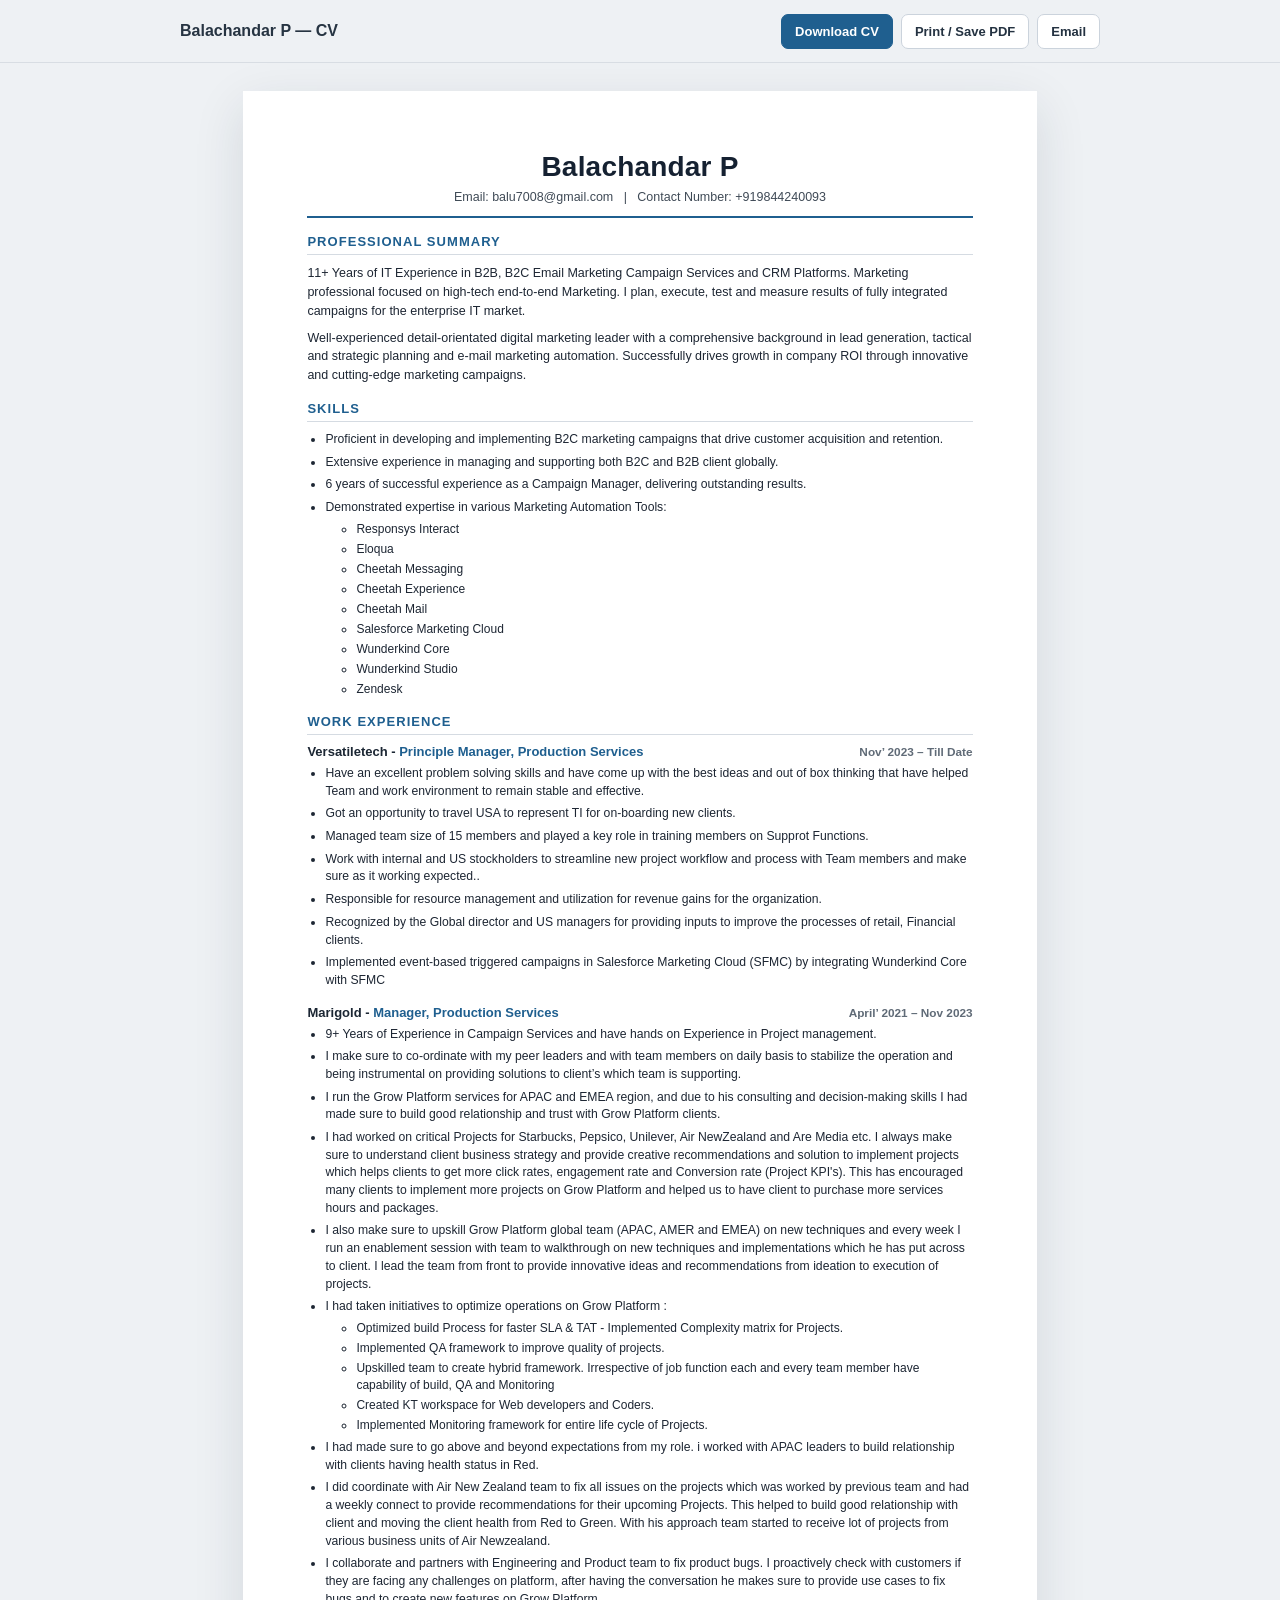
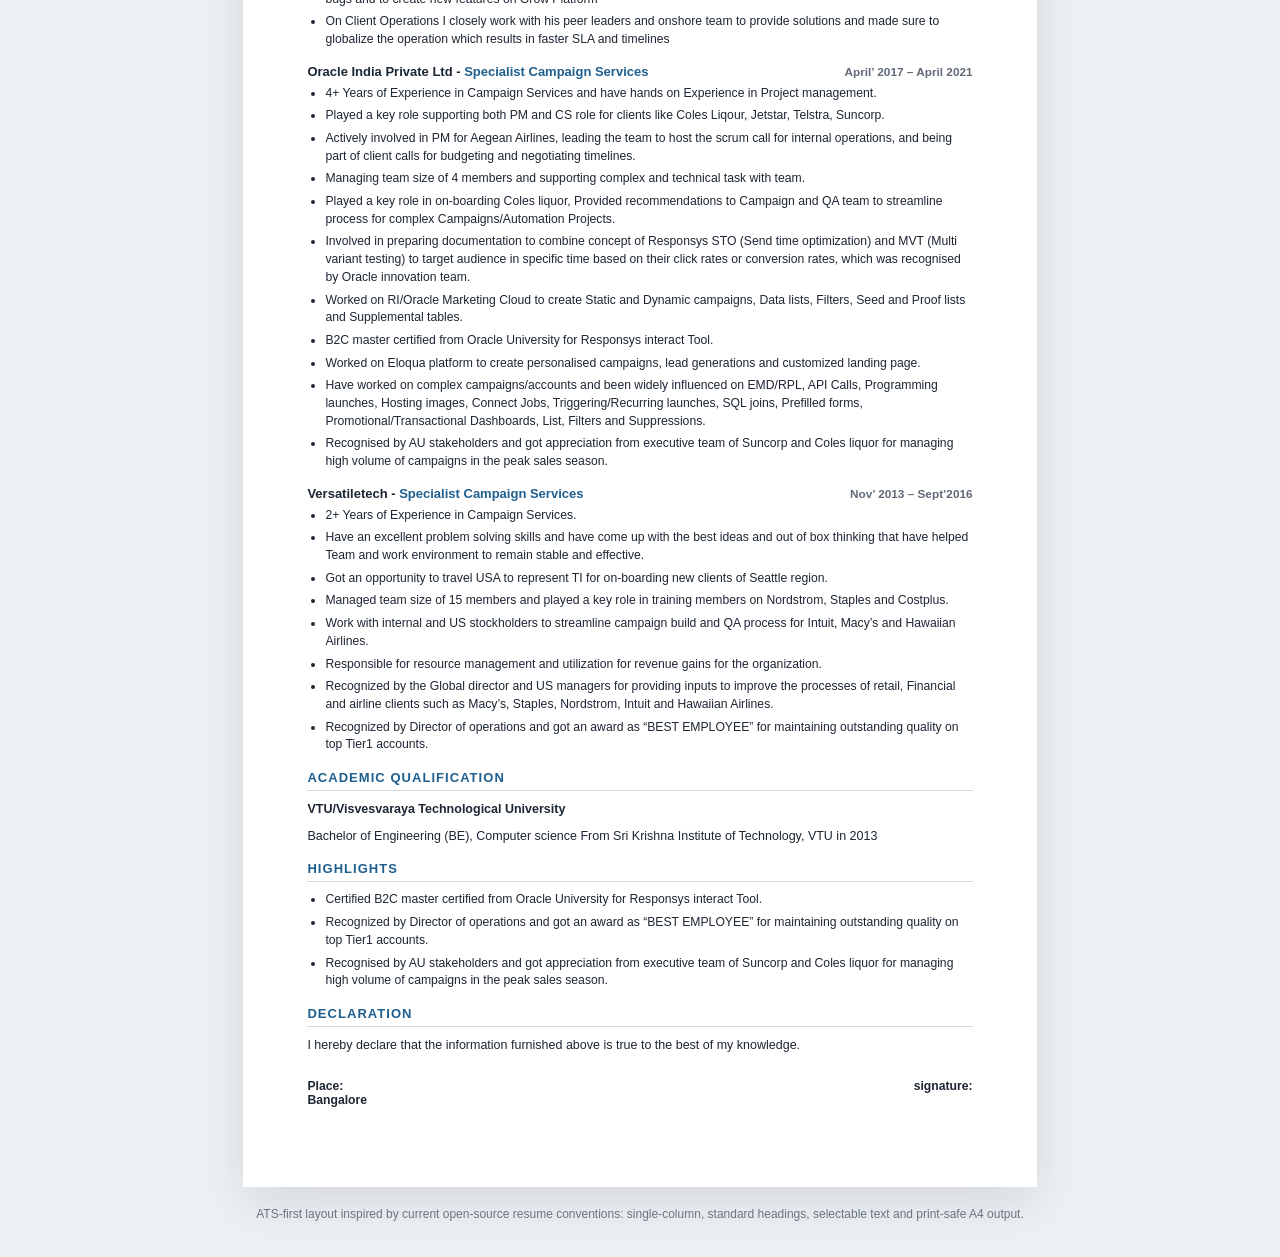
==== commit f73917f3: "Convert portfolio UI to ATS-first CV format" ====
--- a/index.html
+++ b/index.html
@@ -2,66 +2,121 @@
 <html lang="en">
 <head>
 <meta charset="utf-8"><meta name="viewport" content="width=device-width,initial-scale=1">
-<meta name="theme-color" content="#f6f8fb">
-<meta name="description" content="Balachandar P — Marketing Automation, Campaign Operations and Production Services Leader with 11+ years of B2B/B2C experience.">
-<title>Balachandar P | Marketing Automation & Campaign Operations Leader</title>
+<title>Balachandar P | CV</title>
+<meta name="description" content="Balachandar P - Professional CV">
 <style>
-:root{--bg:#f6f8fb;--card:#fff;--ink:#102033;--muted:#607089;--line:#dfe6ee;--navy:#0e2a47;--teal:#0a8f8a;--soft:#e9f7f6;--shadow:0 20px 60px rgba(16,32,51,.09)}
-*{box-sizing:border-box}html{scroll-behavior:smooth}body{margin:0;background:linear-gradient(180deg,#fbfcfe 0,#f6f8fb 38%,#f2f6f9 100%);color:var(--ink);font:16px/1.65 Inter,ui-sans-serif,system-ui,-apple-system,BlinkMacSystemFont,"Segoe UI",sans-serif}a{color:inherit;text-decoration:none}button{font:inherit}.wrap{width:min(1120px,calc(100% - 36px));margin:auto}
-nav{position:sticky;top:0;z-index:20;background:rgba(246,248,251,.9);backdrop-filter:blur(16px);border-bottom:1px solid rgba(223,230,238,.9)}.navin{height:74px;display:flex;align-items:center;justify-content:space-between;gap:20px}.brand{font-size:1.05rem;font-weight:850;letter-spacing:-.02em}.links{display:flex;align-items:center;gap:22px}.links a{color:var(--muted);font-size:.9rem;font-weight:700}.links a:hover{color:var(--ink)}.navbtn{padding:10px 15px;border-radius:10px;background:var(--navy);color:white!important}
-.hero{padding:84px 0 62px}.hero-grid{display:grid;grid-template-columns:1.45fr .55fr;gap:46px;align-items:center}.status{display:inline-flex;align-items:center;gap:8px;padding:7px 11px;border-radius:999px;background:var(--soft);color:#08756f;font-size:.78rem;font-weight:800;text-transform:uppercase;letter-spacing:.08em}.status:before{content:"";width:8px;height:8px;border-radius:50%;background:var(--teal);box-shadow:0 0 0 5px rgba(10,143,138,.12)}
-h1{font-size:clamp(3.5rem,8vw,6.8rem);line-height:.94;letter-spacing:-.065em;margin:22px 0 16px}.title{font-size:clamp(1.2rem,2.4vw,1.7rem);font-weight:800;color:var(--navy);margin:0 0 20px}.lead{font-size:1.08rem;color:var(--muted);max-width:760px;margin:0}.actions{display:flex;flex-wrap:wrap;gap:11px;margin-top:28px}.btn{display:inline-flex;align-items:center;gap:9px;padding:12px 16px;border-radius:11px;border:1px solid var(--line);background:#fff;font-weight:800;transition:.2s;box-shadow:0 5px 18px rgba(16,32,51,.04)}.btn:hover{transform:translateY(-2px);box-shadow:0 10px 26px rgba(16,32,51,.1)}.btn.primary{background:var(--navy);color:white;border-color:var(--navy)}.btn.accent{background:var(--teal);color:#fff;border-color:var(--teal)}
-.quick{background:var(--card);border:1px solid var(--line);border-radius:20px;padding:24px;box-shadow:var(--shadow)}.quick h3{margin:0 0 18px;font-size:1rem}.quick dl{margin:0;display:grid;gap:14px}.quick dt{color:var(--muted);font-size:.75rem;text-transform:uppercase;letter-spacing:.09em;font-weight:800}.quick dd{margin:3px 0 0;font-weight:800}
-.strip{border-block:1px solid var(--line);background:#fff}.stripin{display:grid;grid-template-columns:repeat(4,1fr)}.stat{padding:22px;border-right:1px solid var(--line)}.stat:last-child{border-right:0}.stat b{display:block;font-size:1.85rem;color:var(--navy);letter-spacing:-.04em}.stat span{color:var(--muted);font-size:.86rem}
-section{padding:86px 0}.section-head{display:grid;grid-template-columns:220px 1fr;gap:36px;margin-bottom:34px}.eyebrow{font-size:.76rem;font-weight:900;text-transform:uppercase;letter-spacing:.13em;color:var(--teal)}.section-head h2{margin:0;font-size:clamp(2rem,4.5vw,3.7rem);line-height:1;letter-spacing:-.05em}.section-head p{color:var(--muted);max-width:720px;margin:15px 0 0}
-.cards{display:grid;grid-template-columns:repeat(3,1fr);gap:14px}.card{background:var(--card);border:1px solid var(--line);border-radius:18px;padding:23px;box-shadow:0 8px 24px rgba(16,32,51,.04);transition:.22s}.card:hover{transform:translateY(-4px);box-shadow:var(--shadow)}.card h3{margin:0 0 9px;font-size:1.08rem}.card p{margin:0;color:var(--muted);font-size:.94rem}.tags{display:flex;gap:8px;flex-wrap:wrap;margin-top:16px}.tag{font-size:.76rem;font-weight:800;padding:6px 9px;border-radius:999px;background:#f3f6f9;color:#516178;border:1px solid #e4eaf0}
-.timeline{display:grid;gap:15px}.role{display:grid;grid-template-columns:180px 1fr;gap:24px;background:#fff;border:1px solid var(--line);border-radius:20px;padding:24px}.date{color:var(--muted);font-size:.87rem;font-weight:750}.role h3{margin:0;font-size:1.25rem}.company{color:var(--teal);font-weight:850;margin:3px 0 11px}.role ul{margin:0;padding-left:18px;color:#42536a}.role li{margin:7px 0}.role strong{color:var(--ink)}
-.impact{display:grid;grid-template-columns:repeat(2,1fr);gap:14px}.impact .card{min-height:180px}.impact b{font-size:2.3rem;color:var(--navy);display:block;margin-bottom:8px}.clients{display:flex;flex-wrap:wrap;gap:9px}.client{padding:9px 12px;border-radius:10px;background:#fff;border:1px solid var(--line);font-size:.87rem;font-weight:800}
-.edu{display:grid;grid-template-columns:1fr 1fr;gap:14px}.cta{background:linear-gradient(135deg,#0f2b49,#0c3d55);color:white;border-radius:24px;padding:42px;position:relative;overflow:hidden}.cta:after{content:"";position:absolute;width:240px;height:240px;border-radius:50%;background:rgba(31,202,193,.13);right:-70px;top:-90px}.cta h2{font-size:clamp(2rem,4vw,3.4rem);line-height:1.05;letter-spacing:-.04em;max-width:760px;margin:0 0 14px}.cta p{color:#d2e2ed;max-width:720px}.cta .btn{position:relative;z-index:2}
-footer{border-top:1px solid var(--line);padding:28px 0 42px;color:var(--muted);font-size:.86rem}.foot{display:flex;justify-content:space-between;gap:20px}
-.reveal{opacity:0;transform:translateY(18px);transition:.55s ease}.reveal.on{opacity:1;transform:none}
-@media(max-width:860px){.hero-grid,.section-head,.role{grid-template-columns:1fr}.stripin{grid-template-columns:1fr 1fr}.stat:nth-child(2){border-right:0}.stat:nth-child(-n+2){border-bottom:1px solid var(--line)}.cards{grid-template-columns:1fr 1fr}.links a:not(.navbtn){display:none}.quick{margin-top:8px}.impact,.edu{grid-template-columns:1fr}}
-@media(max-width:560px){.wrap{width:min(100% - 24px,1120px)}.hero{padding-top:58px}.cards{grid-template-columns:1fr}.stripin{grid-template-columns:1fr}.stat{border-right:0;border-bottom:1px solid var(--line)!important}.stat:last-child{border-bottom:0!important}.role{padding:19px}.cta{padding:30px 22px}.foot{flex-direction:column}}
-@media(prefers-reduced-motion:reduce){*{scroll-behavior:auto!important;transition:none!important}.reveal{opacity:1;transform:none}}
-</style></head>
+:root{--ink:#1d2633;--muted:#5d6672;--line:#d5dbe2;--accent:#1f5f8f;--bg:#eef1f4;--paper:#fff}
+*{box-sizing:border-box}html{scroll-behavior:smooth}body{margin:0;background:var(--bg);color:var(--ink);font-family:Arial,Helvetica,sans-serif}
+.toolbar{position:sticky;top:0;z-index:20;background:rgba(238,241,244,.94);backdrop-filter:blur(10px);border-bottom:1px solid #d8dde3}.toolbar-inner{width:min(920px,calc(100% - 24px));margin:auto;min-height:62px;display:flex;align-items:center;justify-content:space-between;gap:12px}.toolbar-title{font-weight:700;color:#263442}.toolbar-actions{display:flex;gap:8px;flex-wrap:wrap}.btn{display:inline-flex;align-items:center;justify-content:center;padding:9px 13px;border:1px solid #cbd3dc;border-radius:7px;background:#fff;color:#243241;text-decoration:none;font-size:13px;font-weight:700;cursor:pointer}.btn.primary{background:var(--accent);color:#fff;border-color:var(--accent)}
+.resume{width:min(210mm,calc(100% - 24px));margin:28px auto 44px;background:var(--paper);box-shadow:0 16px 48px rgba(26,39,54,.12);padding:16mm 17mm 17mm}
+header{text-align:center;border-bottom:2px solid var(--accent);padding-bottom:12px;margin-bottom:16px}h1{font-size:28px;letter-spacing:.2px;margin:0 0 7px;color:#152131}.contact{font-size:12.5px;color:#3f4a56}.contact a{color:inherit;text-decoration:none}
+section{margin:0 0 16px}.section-title{font-size:13px;letter-spacing:.08em;text-transform:uppercase;color:var(--accent);font-weight:800;border-bottom:1px solid var(--line);padding-bottom:5px;margin:0 0 9px}p{font-size:12.5px;line-height:1.5;margin:0 0 8px}.skills-list,.bullets{margin:0;padding-left:18px}.skills-list li,.bullets li{font-size:12.2px;line-height:1.45;margin:0 0 5px}
+.job{margin-bottom:15px;break-inside:avoid}.job-head{display:grid;grid-template-columns:1fr auto;gap:12px;align-items:baseline;margin-bottom:6px}.job-title{font-size:13px;font-weight:800;color:#1b2633}.job-title .role{color:var(--accent)}.date{font-size:11.8px;font-weight:700;color:#606b77;white-space:nowrap}
+.sublist{margin:4px 0 0 17px;padding-left:14px}.sublist li{font-size:12px;line-height:1.42;margin:3px 0}
+.edu-line{font-size:12.5px;line-height:1.5}.highlights{margin:0;padding-left:18px}.highlights li{font-size:12.2px;line-height:1.45;margin-bottom:5px}.declaration{margin-top:8px}.place-row{display:flex;justify-content:space-between;margin-top:24px;font-size:12.2px;font-weight:700}
+.note{width:min(210mm,calc(100% - 24px));margin:-24px auto 36px;color:#687583;font-size:12px;text-align:center}
+@media(max-width:700px){.toolbar-inner{align-items:flex-start;padding:10px 0;flex-direction:column}.resume{width:100%;margin:0;padding:24px 18px;box-shadow:none}.toolbar{position:static}.job-head{grid-template-columns:1fr}.date{white-space:normal}.note{width:calc(100% - 30px);margin:14px auto 28px}.place-row{gap:20px}}
+@media print{body{background:#fff}.toolbar,.note{display:none!important}.resume{width:auto;margin:0;box-shadow:none;padding:0}@page{size:A4;margin:13mm 15mm}header{margin-top:0}section{break-inside:auto}.job{break-inside:avoid}}
+</style>
+</head>
 <body>
-<nav><div class="wrap navin"><a class="brand" href="#top">Balachandar P</a><div class="links"><a href="#summary">Summary</a><a href="#skills">Skills</a><a href="#experience">Experience</a><a href="#education">Education</a><a class="navbtn" href="Balachandar_P_CV_ATS.txt" download>Download CV</a></div></div></nav>
-<main id="top">
-<section class="hero"><div class="wrap hero-grid">
-<div class="reveal"><span class="status">11+ years in B2B & B2C campaign services</span><h1>Balachandar P</h1><p class="title">Marketing Automation & Campaign Operations Leader</p><p class="lead">Digital marketing and production-services professional with 11+ years of experience across B2B/B2C email marketing, customer relationship management (CRM) platforms, marketing automation, client operations, project management and team leadership.</p><div class="actions"><a class="btn primary" href="#experience">View Experience</a><a class="btn accent" href="Balachandar_P_CV_ATS.txt" download>Download CV</a><a class="btn" href="cv.html">View ATS Resume</a><a class="btn" href="mailto:balu7008@gmail.com">Email</a></div></div>
-<aside class="quick reveal"><h3>Recruiter Snapshot</h3><dl><div><dt>Current Role</dt><dd>Principle Manager, Production Services</dd></div><div><dt>Core Domain</dt><dd>Marketing Automation & Campaign Services</dd></div><div><dt>Platforms</dt><dd>SFMC, Responsys, Eloqua, Wunderkind, Cheetah</dd></div><div><dt>Leadership</dt><dd>Team management, enablement & global operations</dd></div><div><dt>Location</dt><dd>Bengaluru, India</dd></div></dl></aside>
-</div></section>
-<div class="strip"><div class="wrap stripin"><div class="stat"><b>11+ Years</b><span>IT & Campaign Services</span></div><div class="stat"><b>15 Members</b><span>Team management & training</span></div><div class="stat"><b>APAC · EMEA · AMER</b><span>Global delivery exposure</span></div><div class="stat"><b>B2B + B2C</b><span>Campaign strategy & execution</span></div></div></div>
+<div class="toolbar"><div class="toolbar-inner"><div class="toolbar-title">Balachandar P — CV</div><div class="toolbar-actions"><a class="btn primary" href="Balachandar_P_CV_ATS.txt" download>Download CV</a><button class="btn" onclick="window.print()">Print / Save PDF</button><a class="btn" href="mailto:balu7008@gmail.com">Email</a></div></div></div>
 
-<section id="summary"><div class="wrap">
-<div class="section-head reveal"><div class="eyebrow">Professional Summary</div><div><h2>Campaign delivery, marketing technology and operational leadership.</h2><p>Experienced in planning, executing, testing and measuring integrated campaigns for enterprise clients. Strong background in lead generation, customer acquisition and retention, campaign automation, process optimization, quality assurance, stakeholder management and global production operations.</p></div></div>
-<div class="impact"><article class="card reveal"><b>Client Growth</b><p>Provides business-focused campaign recommendations designed to improve click rates, engagement rates and conversion rates while strengthening client relationships.</p></article><article class="card reveal"><b>Operational Excellence</b><p>Built QA, monitoring, complexity-matrix and knowledge-transfer practices to improve delivery quality, SLA and turnaround time.</p></article></div>
-</div></section>
+<main class="resume">
+<header><h1>Balachandar P</h1><div class="contact">Email: <a href="mailto:balu7008@gmail.com">balu7008@gmail.com</a> &nbsp; | &nbsp; Contact Number: <a href="tel:+919844240093">+919844240093</a></div></header>
 
-<section id="skills"><div class="wrap"><div class="section-head reveal"><div class="eyebrow">Skills</div><div><h2>Core expertise recruiters can scan quickly.</h2></div></div>
-<div class="cards">
-<article class="card reveal"><h3>Marketing Automation</h3><p>Email campaigns, triggered journeys, recurring launches, personalization, lead generation and customer engagement.</p><div class="tags"><span class="tag">B2B Marketing</span><span class="tag">B2C Marketing</span><span class="tag">Email Marketing</span></div></article>
-<article class="card reveal"><h3>CRM & Campaign Platforms</h3><p>Hands-on experience across enterprise marketing automation and campaign delivery platforms.</p><div class="tags"><span class="tag">Salesforce Marketing Cloud</span><span class="tag">Oracle Responsys</span><span class="tag">Eloqua</span><span class="tag">Cheetah</span><span class="tag">Wunderkind</span><span class="tag">Zendesk</span></div></article>
-<article class="card reveal"><h3>Campaign Operations</h3><p>Project management, campaign build, QA, monitoring, resource utilization, delivery governance and operational improvement.</p><div class="tags"><span class="tag">Project Management</span><span class="tag">Quality Assurance</span><span class="tag">SLA/TAT</span></div></article>
-<article class="card reveal"><h3>Leadership</h3><p>Team management, technical enablement, training, onboarding, resource planning and cross-functional collaboration.</p></article>
-<article class="card reveal"><h3>Stakeholder Management</h3><p>Works with internal, onshore and global client stakeholders across APAC, EMEA and AMER.</p></article>
-<article class="card reveal"><h3>Technical Campaign Delivery</h3><p>Data lists, filters, supplemental tables, API calls, SQL joins, landing pages, dynamic campaigns and send-time optimization.</p></article>
-</div></div></section>
+<section><h2 class="section-title">Professional Summary</h2>
+<p>11+ Years of IT Experience in B2B, B2C Email Marketing Campaign Services and CRM Platforms. Marketing professional focused on high-tech end-to-end Marketing. I plan, execute, test and measure results of fully integrated campaigns for the enterprise IT market.</p>
+<p>Well-experienced detail-orientated digital marketing leader with a comprehensive background in lead generation, tactical and strategic planning and e-mail marketing automation. Successfully drives growth in company ROI through innovative and cutting-edge marketing campaigns.</p>
+</section>
 
-<section id="experience"><div class="wrap"><div class="section-head reveal"><div class="eyebrow">Work Experience</div><div><h2>Progressive leadership across campaign services and production operations.</h2></div></div>
-<div class="timeline">
-<article class="role reveal"><div class="date">Nov 2023 — Present</div><div><h3>Principle Manager, Production Services</h3><div class="company">Versatiletech</div><ul><li>Manage production-services operations, problem solving, team stability and process improvement.</li><li>Represented the organization in the USA for onboarding new clients.</li><li>Managed and trained a <strong>15-member team</strong> across support functions.</li><li>Work with internal and US stakeholders to streamline project workflows and improve resource utilization.</li><li>Implemented event-based triggered campaigns by integrating <strong>Wunderkind Core with Salesforce Marketing Cloud (SFMC)</strong>.</li></ul></div></article>
-<article class="role reveal"><div class="date">Apr 2021 — Nov 2023</div><div><h3>Manager, Production Services</h3><div class="company">Marigold</div><ul><li>Ran Grow Platform services across <strong>APAC and EMEA</strong> and supported global team enablement.</li><li>Worked on critical projects for Starbucks, PepsiCo, Unilever, Air New Zealand and Are Media.</li><li>Introduced a project complexity matrix, QA framework, hybrid team model, knowledge-transfer workspace and lifecycle monitoring framework.</li><li>Collaborated with Engineering and Product teams on product bugs and new feature use cases.</li><li>Supported challenged client relationships, including improving Air New Zealand account health from red to green.</li></ul></div></article>
-<article class="role reveal"><div class="date">Apr 2017 — Apr 2021</div><div><h3>Specialist Campaign Services</h3><div class="company">Oracle India Private Ltd</div><ul><li>Supported campaign services and project management for Coles Liquor, Jetstar, Telstra, Suncorp and Aegean Airlines.</li><li>Built static and dynamic campaigns, data lists, filters, seed/proof lists and supplemental tables in Oracle Marketing Cloud / Responsys.</li><li>Created personalized campaigns, lead-generation programs and customized landing pages in Eloqua.</li><li>Developed documentation combining Responsys Send Time Optimization (STO) and multivariate testing (MVT), recognized by Oracle's innovation team.</li><li>Certified as <strong>Oracle University B2C Master — Responsys Interact</strong>.</li></ul></div></article>
-<article class="role reveal"><div class="date">Nov 2013 — Sep 2016</div><div><h3>Specialist Campaign Services</h3><div class="company">Versatiletech</div><ul><li>Delivered campaign services and supported onboarding of new US clients.</li><li>Managed and trained a <strong>15-member team</strong> supporting accounts including Nordstrom, Staples and Cost Plus.</li><li>Worked with US stakeholders to improve campaign build and QA processes for Intuit, Macy's and Hawaiian Airlines.</li><li>Received the <strong>Best Employee</strong> award for outstanding quality on Tier-1 accounts.</li></ul></div></article>
-</div></div></section>
+<section><h2 class="section-title">Skills</h2>
+<ul class="skills-list">
+<li>Proficient in developing and implementing B2C marketing campaigns that drive customer acquisition and retention.</li>
+<li>Extensive experience in managing and supporting both B2C and B2B client globally.</li>
+<li>6 years of successful experience as a Campaign Manager, delivering outstanding results.</li>
+<li>Demonstrated expertise in various Marketing Automation Tools:
+  <ul class="sublist">
+    <li>Responsys Interact</li><li>Eloqua</li><li>Cheetah Messaging</li><li>Cheetah Experience</li><li>Cheetah Mail</li><li>Salesforce Marketing Cloud</li><li>Wunderkind Core</li><li>Wunderkind Studio</li><li>Zendesk</li>
+  </ul>
+</li>
+</ul></section>
 
-<section><div class="wrap"><div class="section-head reveal"><div class="eyebrow">Client Experience</div><div><h2>Enterprise brands across retail, aviation, telecom, financial services and consumer markets.</h2></div></div><div class="clients reveal"><span class="client">Starbucks</span><span class="client">PepsiCo</span><span class="client">Unilever</span><span class="client">Air New Zealand</span><span class="client">Are Media</span><span class="client">Suncorp</span><span class="client">Coles Liquor</span><span class="client">Jetstar</span><span class="client">Telstra</span><span class="client">Aegean Airlines</span><span class="client">Nordstrom</span><span class="client">Staples</span><span class="client">Intuit</span><span class="client">Macy's</span><span class="client">Hawaiian Airlines</span></div></div></section>
+<section><h2 class="section-title">Work Experience</h2>
+<article class="job"><div class="job-head"><div class="job-title">Versatiletech - <span class="role">Principle Manager, Production Services</span></div><div class="date">Nov’ 2023 – Till Date</div></div>
+<ul class="bullets">
+<li>Have an excellent problem solving skills and have come up with the best ideas and out of box thinking that have helped Team and work environment to remain stable and effective.</li>
+<li>Got an opportunity to travel USA to represent TI for on-boarding new clients.</li>
+<li>Managed team size of 15 members and played a key role in training members on Supprot Functions.</li>
+<li>Work with internal and US stockholders to streamline new project workflow and process with Team members and make sure as it working expected..</li>
+<li>Responsible for resource management and utilization for revenue gains for the organization.</li>
+<li>Recognized by the Global director and US managers for providing inputs to improve the processes of retail, Financial clients.</li>
+<li>Implemented event-based triggered campaigns in Salesforce Marketing Cloud (SFMC) by integrating Wunderkind Core with SFMC</li>
+</ul></article>
 
-<section id="education"><div class="wrap"><div class="section-head reveal"><div class="eyebrow">Education & Certification</div><div><h2>Formal engineering education with specialist marketing technology certification.</h2></div></div><div class="edu"><article class="card reveal"><h3>Bachelor of Engineering (Computer Science)</h3><p>Sri Krishna Institute of Technology · Visvesvaraya Technological University · 2013</p></article><article class="card reveal"><h3>Oracle Responsys Interact — B2C Master</h3><p>Oracle University certification supporting hands-on Oracle Marketing Cloud and Responsys campaign-services expertise.</p></article></div></div></section>
+<article class="job"><div class="job-head"><div class="job-title">Marigold - <span class="role">Manager, Production Services</span></div><div class="date">April’ 2021 – Nov 2023</div></div>
+<ul class="bullets">
+<li>9+ Years of Experience in Campaign Services and have hands on Experience in Project management.</li>
+<li>I make sure to co-ordinate with my peer leaders and with team members on daily basis to stabilize the operation and being instrumental on providing solutions to client’s which team is supporting.</li>
+<li>I run the Grow Platform services for APAC and EMEA region, and due to his consulting and decision-making skills I had made sure to build good relationship and trust with Grow Platform clients.</li>
+<li>I had worked on critical Projects for Starbucks, Pepsico, Unilever, Air NewZealand and Are Media etc. I always make sure to understand client business strategy and provide creative recommendations and solution to implement projects which helps clients to get more click rates, engagement rate and Conversion rate (Project KPI's). This has encouraged many clients to implement more projects on Grow Platform and helped us to have client to purchase more services hours and packages.</li>
+<li>I also make sure to upskill Grow Platform global team (APAC, AMER and EMEA) on new techniques and every week I run an enablement session with team to walkthrough on new techniques and implementations which he has put across to client. I lead the team from front to provide innovative ideas and recommendations from ideation to execution of projects.</li>
+<li>I had taken initiatives to optimize operations on Grow Platform :
+  <ul class="sublist">
+    <li>Optimized build Process for faster SLA & TAT - Implemented Complexity matrix for Projects.</li>
+    <li>Implemented QA framework to improve quality of projects.</li>
+    <li>Upskilled team to create hybrid framework. Irrespective of job function each and every team member have capability of build, QA and Monitoring</li>
+    <li>Created KT workspace for Web developers and Coders.</li>
+    <li>Implemented Monitoring framework for entire life cycle of Projects.</li>
+  </ul>
+</li>
+<li>I had made sure to go above and beyond expectations from my role. i worked with APAC leaders to build relationship with clients having health status in Red.</li>
+<li>I did coordinate with Air New Zealand team to fix all issues on the projects which was worked by previous team and had a weekly connect to provide recommendations for their upcoming Projects. This helped to build good relationship with client and moving the client health from Red to Green. With his approach team started to receive lot of projects from various business units of Air Newzealand.</li>
+<li>I collaborate and partners with Engineering and Product team to fix product bugs. I proactively check with customers if they are facing any challenges on platform, after having the conversation he makes sure to provide use cases to fix bugs and to create new features on Grow Platform</li>
+<li>On Client Operations I closely work with his peer leaders and onshore team to provide solutions and made sure to globalize the operation which results in faster SLA and timelines</li>
+</ul></article>
 
-<section><div class="wrap"><div class="cta reveal"><h2>Looking for a senior campaign operations or marketing automation leader?</h2><p>Review Balachandar P's full experience, download the ATS-friendly CV, or connect directly for an interview discussion.</p><div class="actions"><a class="btn accent" href="Balachandar_P_CV_ATS.txt" download>Download CV</a><a class="btn" href="cv.html">View ATS Resume</a><a class="btn" href="mailto:balu7008@gmail.com">balu7008@gmail.com</a><a class="btn" href="tel:+919844240093">+91 98442 40093</a></div></div></div></section>
+<article class="job"><div class="job-head"><div class="job-title">Oracle India Private Ltd - <span class="role">Specialist Campaign Services</span></div><div class="date">April’ 2017 – April 2021</div></div>
+<ul class="bullets">
+<li>4+ Years of Experience in Campaign Services and have hands on Experience in Project management.</li>
+<li>Played a key role supporting both PM and CS role for clients like Coles Liqour, Jetstar, Telstra, Suncorp.</li>
+<li>Actively involved in PM for Aegean Airlines, leading the team to host the scrum call for internal operations, and being part of client calls for budgeting and negotiating timelines.</li>
+<li>Managing team size of 4 members and supporting complex and technical task with team.</li>
+<li>Played a key role in on-boarding Coles liquor, Provided recommendations to Campaign and QA team to streamline process for complex Campaigns/Automation Projects.</li>
+<li>Involved in preparing documentation to combine concept of Responsys STO (Send time optimization) and MVT (Multi variant testing) to target audience in specific time based on their click rates or conversion rates, which was recognised by Oracle innovation team.</li>
+<li>Worked on RI/Oracle Marketing Cloud to create Static and Dynamic campaigns, Data lists, Filters, Seed and Proof lists and Supplemental tables.</li>
+<li>B2C master certified from Oracle University for Responsys interact Tool.</li>
+<li>Worked on Eloqua platform to create personalised campaigns, lead generations and customized landing page.</li>
+<li>Have worked on complex campaigns/accounts and been widely influenced on EMD/RPL, API Calls, Programming launches, Hosting images, Connect Jobs, Triggering/Recurring launches, SQL joins, Prefilled forms, Promotional/Transactional Dashboards, List, Filters and Suppressions.</li>
+<li>Recognised by AU stakeholders and got appreciation from executive team of Suncorp and Coles liquor for managing high volume of campaigns in the peak sales season.</li>
+</ul></article>
+
+<article class="job"><div class="job-head"><div class="job-title">Versatiletech - <span class="role">Specialist Campaign Services</span></div><div class="date">Nov’ 2013 – Sept’2016</div></div>
+<ul class="bullets">
+<li>2+ Years of Experience in Campaign Services.</li>
+<li>Have an excellent problem solving skills and have come up with the best ideas and out of box thinking that have helped Team and work environment to remain stable and effective.</li>
+<li>Got an opportunity to travel USA to represent TI for on-boarding new clients of Seattle region.</li>
+<li>Managed team size of 15 members and played a key role in training members on Nordstrom, Staples and Costplus.</li>
+<li>Work with internal and US stockholders to streamline campaign build and QA process for Intuit, Macy’s and Hawaiian Airlines.</li>
+<li>Responsible for resource management and utilization for revenue gains for the organization.</li>
+<li>Recognized by the Global director and US managers for providing inputs to improve the processes of retail, Financial and airline clients such as Macy’s, Staples, Nordstrom, Intuit and Hawaiian Airlines.</li>
+<li>Recognized by Director of operations and got an award as “BEST EMPLOYEE” for maintaining outstanding quality on top Tier1 accounts.</li>
+</ul></article>
+</section>
+
+<section><h2 class="section-title">Academic Qualification</h2>
+<p class="edu-line"><strong>VTU/Visvesvaraya Technological University</strong></p>
+<p class="edu-line">Bachelor of Engineering (BE), Computer science From Sri Krishna Institute of Technology, VTU in 2013</p>
+</section>
+
+<section><h2 class="section-title">Highlights</h2>
+<ul class="highlights">
+<li>Certified B2C master certified from Oracle University for Responsys interact Tool.</li>
+<li>Recognized by Director of operations and got an award as “BEST EMPLOYEE” for maintaining outstanding quality on top Tier1 accounts.</li>
+<li>Recognised by AU stakeholders and got appreciation from executive team of Suncorp and Coles liquor for managing high volume of campaigns in the peak sales season.</li>
+</ul></section>
+
+<section><h2 class="section-title">Declaration</h2><p class="declaration">I hereby declare that the information furnished above is true to the best of my knowledge.</p><div class="place-row"><span>Place:<br>Bangalore</span><span>signature:</span></div></section>
 </main>
-<footer><div class="wrap foot"><span>© <span id="year"></span> Balachandar P</span><span>Marketing Automation · Campaign Operations · Production Services</span></div></footer>
-<script>document.getElementById('year').textContent=new Date().getFullYear();const io=new IntersectionObserver(es=>es.forEach(e=>{if(e.isIntersecting){e.target.classList.add('on');io.unobserve(e.target)}}),{threshold:.12});document.querySelectorAll('.reveal').forEach(x=>io.observe(x));</script>
+<div class="note">ATS-first layout inspired by current open-source resume conventions: single-column, standard headings, selectable text and print-safe A4 output.</div>
 </body></html>
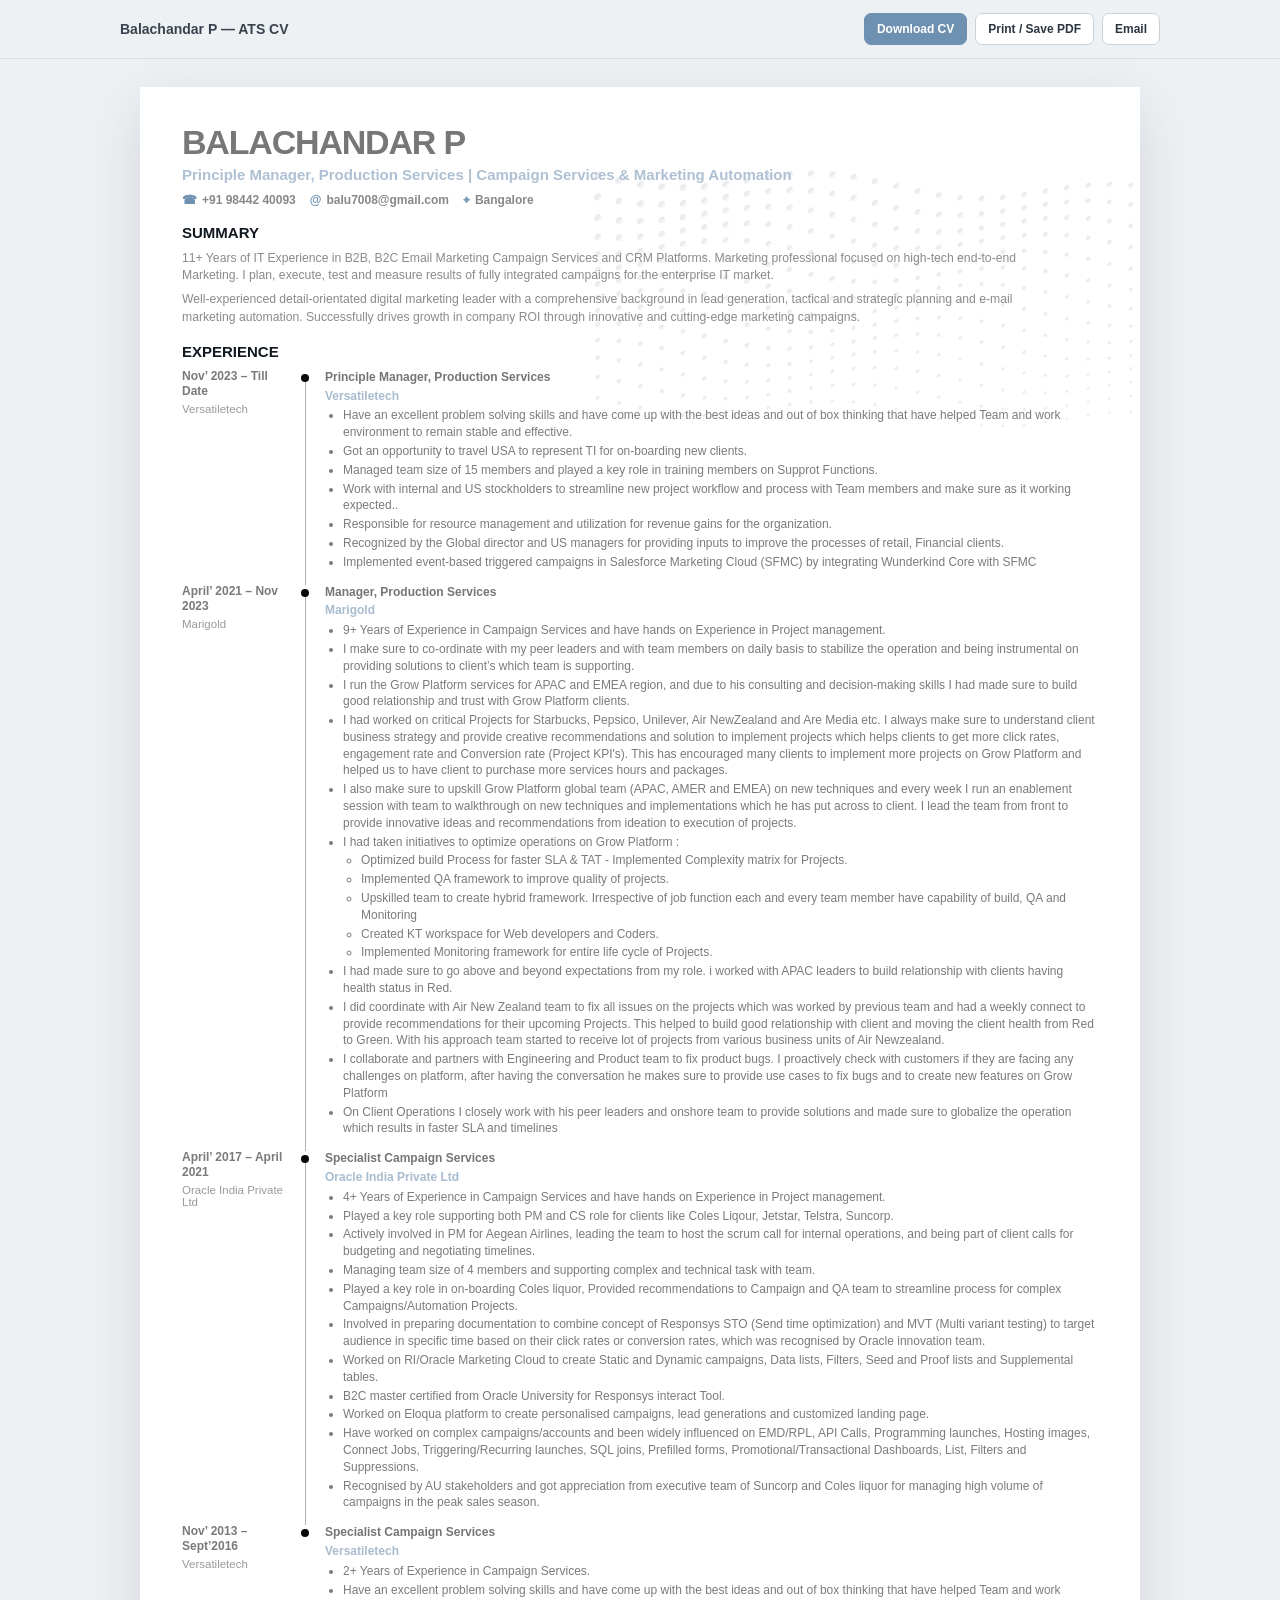
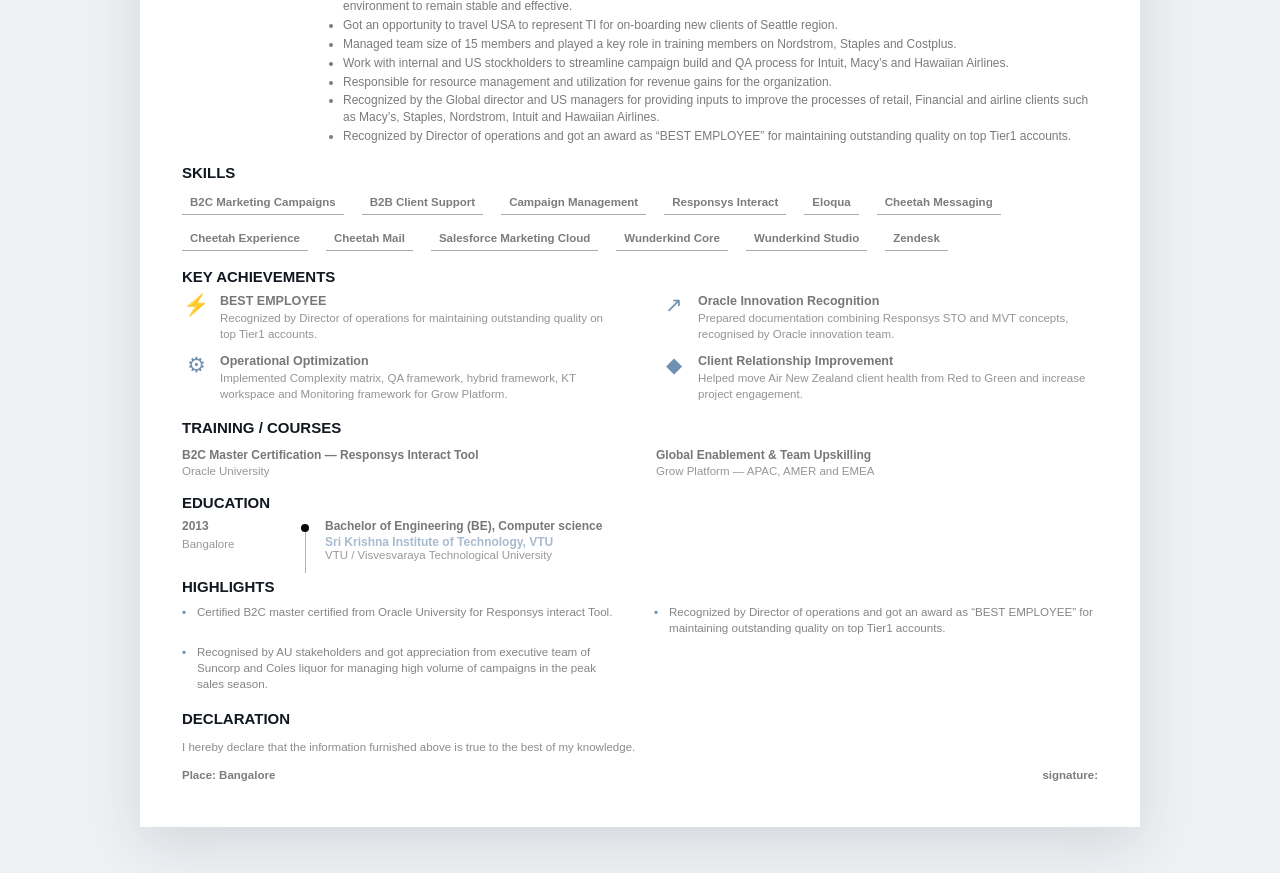
==== commit c3a13dc7: "Apply enhanced ATS timeline CV theme" ====
--- a/index.html
+++ b/index.html
@@ -3,48 +3,57 @@
 <head>
 <meta charset="utf-8"><meta name="viewport" content="width=device-width,initial-scale=1">
 <title>Balachandar P | CV</title>
-<meta name="description" content="Balachandar P - Professional CV">
+<meta name="description" content="Balachandar P — ATS-friendly CV">
 <style>
-:root{--ink:#1d2633;--muted:#5d6672;--line:#d5dbe2;--accent:#1f5f8f;--bg:#eef1f4;--paper:#fff}
-*{box-sizing:border-box}html{scroll-behavior:smooth}body{margin:0;background:var(--bg);color:var(--ink);font-family:Arial,Helvetica,sans-serif}
-.toolbar{position:sticky;top:0;z-index:20;background:rgba(238,241,244,.94);backdrop-filter:blur(10px);border-bottom:1px solid #d8dde3}.toolbar-inner{width:min(920px,calc(100% - 24px));margin:auto;min-height:62px;display:flex;align-items:center;justify-content:space-between;gap:12px}.toolbar-title{font-weight:700;color:#263442}.toolbar-actions{display:flex;gap:8px;flex-wrap:wrap}.btn{display:inline-flex;align-items:center;justify-content:center;padding:9px 13px;border:1px solid #cbd3dc;border-radius:7px;background:#fff;color:#243241;text-decoration:none;font-size:13px;font-weight:700;cursor:pointer}.btn.primary{background:var(--accent);color:#fff;border-color:var(--accent)}
-.resume{width:min(210mm,calc(100% - 24px));margin:28px auto 44px;background:var(--paper);box-shadow:0 16px 48px rgba(26,39,54,.12);padding:16mm 17mm 17mm}
-header{text-align:center;border-bottom:2px solid var(--accent);padding-bottom:12px;margin-bottom:16px}h1{font-size:28px;letter-spacing:.2px;margin:0 0 7px;color:#152131}.contact{font-size:12.5px;color:#3f4a56}.contact a{color:inherit;text-decoration:none}
-section{margin:0 0 16px}.section-title{font-size:13px;letter-spacing:.08em;text-transform:uppercase;color:var(--accent);font-weight:800;border-bottom:1px solid var(--line);padding-bottom:5px;margin:0 0 9px}p{font-size:12.5px;line-height:1.5;margin:0 0 8px}.skills-list,.bullets{margin:0;padding-left:18px}.skills-list li,.bullets li{font-size:12.2px;line-height:1.45;margin:0 0 5px}
-.job{margin-bottom:15px;break-inside:avoid}.job-head{display:grid;grid-template-columns:1fr auto;gap:12px;align-items:baseline;margin-bottom:6px}.job-title{font-size:13px;font-weight:800;color:#1b2633}.job-title .role{color:var(--accent)}.date{font-size:11.8px;font-weight:700;color:#606b77;white-space:nowrap}
-.sublist{margin:4px 0 0 17px;padding-left:14px}.sublist li{font-size:12px;line-height:1.42;margin:3px 0}
-.edu-line{font-size:12.5px;line-height:1.5}.highlights{margin:0;padding-left:18px}.highlights li{font-size:12.2px;line-height:1.45;margin-bottom:5px}.declaration{margin-top:8px}.place-row{display:flex;justify-content:space-between;margin-top:24px;font-size:12.2px;font-weight:700}
-.note{width:min(210mm,calc(100% - 24px));margin:-24px auto 36px;color:#687583;font-size:12px;text-align:center}
-@media(max-width:700px){.toolbar-inner{align-items:flex-start;padding:10px 0;flex-direction:column}.resume{width:100%;margin:0;padding:24px 18px;box-shadow:none}.toolbar{position:static}.job-head{grid-template-columns:1fr}.date{white-space:normal}.note{width:calc(100% - 30px);margin:14px auto 28px}.place-row{gap:20px}}
-@media print{body{background:#fff}.toolbar,.note{display:none!important}.resume{width:auto;margin:0;box-shadow:none;padding:0}@page{size:A4;margin:13mm 15mm}header{margin-top:0}section{break-inside:auto}.job{break-inside:avoid}}
+:root{--ink:#111820;--muted:#7a8087;--blue:#9db4cb;--blue2:#6f91b1;--line:#b8c1ca;--paper:#fff;--canvas:#eef1f4}
+*{box-sizing:border-box}html{scroll-behavior:smooth}body{margin:0;background:var(--canvas);color:var(--ink);font-family:Arial,Helvetica,sans-serif}
+.utility{position:sticky;top:0;z-index:30;background:rgba(238,241,244,.94);backdrop-filter:blur(12px);border-bottom:1px solid #d9dee4}.utility-in{width:min(1040px,calc(100% - 24px));margin:auto;min-height:58px;display:flex;align-items:center;justify-content:space-between;gap:12px}.utility strong{font-size:14px;color:#39434d}.actions{display:flex;gap:8px;flex-wrap:wrap}.btn{border:1px solid #c9d1d9;background:#fff;color:#2b3540;border-radius:7px;padding:8px 12px;font-size:12px;font-weight:700;text-decoration:none;cursor:pointer}.btn.primary{background:#6f91b1;border-color:#6f91b1;color:#fff}
+.sheet{position:relative;width:min(1000px,calc(100% - 26px));margin:28px auto 46px;background:var(--paper);box-shadow:0 16px 50px rgba(25,35,45,.12);padding:38px 42px 46px;overflow:hidden}
+.wave{position:absolute;right:-20px;top:58px;width:630px;height:330px;opacity:.58;pointer-events:none}
+.content{position:relative;z-index:2;max-width:930px}
+header{margin-bottom:18px}.name{font-size:34px;line-height:1;font-weight:800;letter-spacing:-.035em;color:#777;margin:0 0 7px}.headline{font-size:15px;font-weight:800;color:#aec0d3;margin-bottom:10px}.contact{display:flex;flex-wrap:wrap;gap:14px;color:#888;font-size:12px;font-weight:700}.contact a{color:inherit;text-decoration:none}.contact .i{color:#6f91b1;margin-right:5px}
+.section{margin-top:18px}.section-title{font-size:15px;line-height:1.1;font-weight:900;text-transform:uppercase;margin:0 0 8px}.summary{font-size:12.2px;line-height:1.45;color:#8a8a8a;max-width:860px;margin:0 0 6px}
+.timeline{margin-top:4px}.entry{display:grid;grid-template-columns:105px 18px 1fr;column-gap:10px;position:relative;padding-bottom:11px}.entry:last-child{padding-bottom:0}.when{font-size:12px;font-weight:800;color:#7a7a7a;line-height:1.25}.where{font-size:11.5px;color:#9a9a9a;margin-top:4px}.rail{position:relative}.rail:before{content:"";position:absolute;top:8px;bottom:-12px;left:8px;width:1px;background:#aab3bb}.entry:last-child .rail:before{display:none}.dot{position:absolute;left:4px;top:5px;width:8px;height:8px;border-radius:50%;background:#090909}.job{font-size:12px;color:#7b7b7b;line-height:1.4}.job-title{font-weight:800;color:#757575;margin:0 0 2px}.company{font-size:12px;font-weight:800;color:#a8bbcf;margin-bottom:3px}.job ul{margin:2px 0 0;padding-left:18px}.job li{margin:2px 0}
+.skills{display:flex;flex-wrap:wrap;gap:12px 18px;padding-top:2px}.skill{font-size:11.5px;font-weight:800;color:#7c7c7c;padding:5px 8px 6px;border-bottom:1px solid #aaa}
+.achievements{display:grid;grid-template-columns:1fr 1fr;gap:12px 40px}.achievement{display:grid;grid-template-columns:28px 1fr;gap:10px;align-items:start}.achievement .icon{font-size:21px;line-height:1;color:#6f91b1;text-align:center}.achievement b{display:block;font-size:12.5px;color:#777;margin-bottom:2px}.achievement p{font-size:11.5px;color:#949494;line-height:1.4;margin:0}
+.courses{display:grid;grid-template-columns:1fr 1fr;gap:18px 32px}.course b{font-size:12px;color:#777}.course p{font-size:11.5px;color:#969696;margin:2px 0 0}
+.edu-entry{display:grid;grid-template-columns:105px 18px 1fr;column-gap:10px}.degree{font-size:12px;font-weight:800;color:#777}.school{font-size:12px;font-weight:800;color:#a8bbcf;margin-top:2px}.small{font-size:11.5px;color:#9a9a9a}.highlights{display:grid;grid-template-columns:1fr 1fr;gap:8px 28px}.highlight{font-size:11.6px;line-height:1.4;color:#858585;padding-left:15px;position:relative}.highlight:before{content:"•";position:absolute;left:0;color:#6f91b1;font-weight:900}
+.declaration{font-size:11.5px;color:#8c8c8c;line-height:1.45}.place{display:flex;justify-content:space-between;margin-top:14px;font-size:11.5px;color:#7d7d7d;font-weight:700}
+@media(max-width:720px){.sheet{width:100%;margin:0;padding:26px 18px;box-shadow:none}.wave{width:500px;right:-220px;opacity:.28}.utility{position:static}.utility-in{align-items:flex-start;flex-direction:column;padding:9px 0}.entry,.edu-entry{grid-template-columns:88px 16px 1fr;column-gap:7px}.achievements,.courses,.highlights{grid-template-columns:1fr}.name{font-size:29px}}
+@media print{body{background:#fff}.utility{display:none!important}.sheet{width:auto;margin:0;box-shadow:none;padding:0}.wave{right:-24mm;top:13mm;width:165mm;opacity:.42}@page{size:A4;margin:12mm 13mm}.entry{break-inside:avoid}.section{break-inside:auto}}
 </style>
 </head>
 <body>
-<div class="toolbar"><div class="toolbar-inner"><div class="toolbar-title">Balachandar P — CV</div><div class="toolbar-actions"><a class="btn primary" href="Balachandar_P_CV_ATS.txt" download>Download CV</a><button class="btn" onclick="window.print()">Print / Save PDF</button><a class="btn" href="mailto:balu7008@gmail.com">Email</a></div></div></div>
+<div class="utility"><div class="utility-in"><strong>Balachandar P — ATS CV</strong><div class="actions"><a class="btn primary" href="Balachandar_P_CV_ATS.txt" download>Download CV</a><button class="btn" onclick="window.print()">Print / Save PDF</button><a class="btn" href="mailto:balu7008@gmail.com">Email</a></div></div></div>
 
-<main class="resume">
-<header><h1>Balachandar P</h1><div class="contact">Email: <a href="mailto:balu7008@gmail.com">balu7008@gmail.com</a> &nbsp; | &nbsp; Contact Number: <a href="tel:+919844240093">+919844240093</a></div></header>
+<main class="sheet">
+<svg class="wave" viewBox="0 0 650 330" aria-hidden="true">
+<defs><linearGradient id="fade" x1="0" y1="0" x2="1" y2="1"><stop offset="0" stop-color="#d8dde3" stop-opacity=".1"/><stop offset=".4" stop-color="#c9ced4" stop-opacity=".8"/><stop offset="1" stop-color="#eceff2" stop-opacity=".25"/></linearGradient></defs>
+<g fill="url(#fade)">
+<circle cx="70" cy="26.0" r="4.0"/><circle cx="92" cy="31.1" r="4.0"/><circle cx="114" cy="35.4" r="3.9"/><circle cx="136" cy="38.2" r="3.9"/><circle cx="158" cy="38.9" r="3.8"/><circle cx="180" cy="37.8" r="3.8"/><circle cx="202" cy="35.1" r="3.7"/><circle cx="224" cy="31.5" r="3.7"/><circle cx="246" cy="28.0" r="3.6"/><circle cx="268" cy="25.3" r="3.6"/><circle cx="290" cy="24.2" r="3.5"/><circle cx="312" cy="25.1" r="3.5"/><circle cx="334" cy="27.9" r="3.5"/><circle cx="356" cy="32.2" r="3.4"/><circle cx="378" cy="37.4" r="3.4"/><circle cx="400" cy="42.5" r="3.3"/><circle cx="422" cy="46.7" r="3.3"/><circle cx="444" cy="49.4" r="3.2"/><circle cx="466" cy="50.1" r="3.2"/><circle cx="488" cy="48.9" r="3.1"/><circle cx="510" cy="46.1" r="3.1"/><circle cx="532" cy="42.5" r="3.1"/><circle cx="554" cy="39.0" r="3.0"/><circle cx="576" cy="36.4" r="3.0"/><circle cx="598" cy="35.4" r="2.9"/><circle cx="620" cy="36.3" r="2.9"/><circle cx="642" cy="39.2" r="2.8"/><circle cx="664" cy="43.6" r="2.8"/><circle cx="70" cy="48.3" r="3.9"/><circle cx="92" cy="52.6" r="3.8"/><circle cx="114" cy="55.4" r="3.8"/><circle cx="136" cy="56.1" r="3.7"/><circle cx="158" cy="55.0" r="3.7"/><circle cx="180" cy="52.3" r="3.7"/><circle cx="202" cy="48.7" r="3.6"/><circle cx="224" cy="45.2" r="3.6"/><circle cx="246" cy="42.5" r="3.5"/><circle cx="268" cy="41.4" r="3.5"/><circle cx="290" cy="42.3" r="3.4"/><circle cx="312" cy="45.1" r="3.4"/><circle cx="334" cy="49.4" r="3.3"/><circle cx="356" cy="54.6" r="3.3"/><circle cx="378" cy="59.7" r="3.3"/><circle cx="400" cy="63.9" r="3.2"/><circle cx="422" cy="66.6" r="3.2"/><circle cx="444" cy="67.3" r="3.1"/><circle cx="466" cy="66.1" r="3.1"/><circle cx="488" cy="63.3" r="3.0"/><circle cx="510" cy="59.7" r="3.0"/><circle cx="532" cy="56.2" r="2.9"/><circle cx="554" cy="53.6" r="2.9"/><circle cx="576" cy="52.6" r="2.8"/><circle cx="598" cy="53.5" r="2.8"/><circle cx="620" cy="56.4" r="2.8"/><circle cx="642" cy="60.8" r="2.7"/><circle cx="664" cy="65.9" r="2.7"/><circle cx="70" cy="69.8" r="3.8"/><circle cx="92" cy="72.6" r="3.7"/><circle cx="114" cy="73.3" r="3.7"/><circle cx="136" cy="72.2" r="3.6"/><circle cx="158" cy="69.5" r="3.6"/><circle cx="180" cy="65.9" r="3.5"/><circle cx="202" cy="62.4" r="3.5"/><circle cx="224" cy="59.7" r="3.4"/><circle cx="246" cy="58.6" r="3.4"/><circle cx="268" cy="59.5" r="3.4"/><circle cx="290" cy="62.3" r="3.3"/><circle cx="312" cy="66.6" r="3.3"/><circle cx="334" cy="71.8" r="3.2"/><circle cx="356" cy="76.9" r="3.2"/><circle cx="378" cy="81.1" r="3.1"/><circle cx="400" cy="83.8" r="3.1"/><circle cx="422" cy="84.5" r="3.0"/><circle cx="444" cy="83.3" r="3.0"/><circle cx="466" cy="80.5" r="2.9"/><circle cx="488" cy="76.9" r="2.9"/><circle cx="510" cy="73.4" r="2.9"/><circle cx="532" cy="70.8" r="2.8"/><circle cx="554" cy="69.8" r="2.8"/><circle cx="576" cy="70.7" r="2.7"/><circle cx="598" cy="73.6" r="2.7"/><circle cx="620" cy="78.0" r="2.6"/><circle cx="642" cy="83.1" r="2.6"/><circle cx="664" cy="88.2" r="2.5"/><circle cx="70" cy="89.8" r="3.6"/><circle cx="92" cy="90.5" r="3.6"/><circle cx="114" cy="89.4" r="3.6"/><circle cx="136" cy="86.7" r="3.5"/><circle cx="158" cy="83.1" r="3.5"/><circle cx="180" cy="79.6" r="3.4"/><circle cx="202" cy="76.9" r="3.4"/><circle cx="224" cy="75.8" r="3.3"/><circle cx="246" cy="76.7" r="3.3"/><circle cx="268" cy="79.5" r="3.2"/><circle cx="290" cy="83.8" r="3.2"/><circle cx="312" cy="89.0" r="3.1"/><circle cx="334" cy="94.1" r="3.1"/><circle cx="356" cy="98.3" r="3.1"/><circle cx="378" cy="101.0" r="3.0"/><circle cx="400" cy="101.7" r="3.0"/><circle cx="422" cy="100.5" r="2.9"/><circle cx="444" cy="97.7" r="2.9"/><circle cx="466" cy="94.1" r="2.8"/><circle cx="488" cy="90.6" r="2.8"/><circle cx="510" cy="88.0" r="2.7"/><circle cx="532" cy="87.0" r="2.7"/><circle cx="554" cy="87.9" r="2.7"/><circle cx="576" cy="90.8" r="2.6"/><circle cx="598" cy="95.2" r="2.6"/><circle cx="620" cy="100.3" r="2.5"/><circle cx="642" cy="105.4" r="2.5"/><circle cx="664" cy="109.6" r="2.4"/><circle cx="70" cy="107.7" r="3.5"/><circle cx="92" cy="106.6" r="3.5"/><circle cx="114" cy="103.9" r="3.4"/><circle cx="136" cy="100.3" r="3.4"/><circle cx="158" cy="96.8" r="3.3"/><circle cx="180" cy="94.1" r="3.3"/><circle cx="202" cy="93.0" r="3.3"/><circle cx="224" cy="93.9" r="3.2"/><circle cx="246" cy="96.7" r="3.2"/><circle cx="268" cy="101.0" r="3.1"/><circle cx="290" cy="106.2" r="3.1"/><circle cx="312" cy="111.3" r="3.0"/><circle cx="334" cy="115.5" r="3.0"/><circle cx="356" cy="118.2" r="2.9"/><circle cx="378" cy="118.9" r="2.9"/><circle cx="400" cy="117.7" r="2.8"/><circle cx="422" cy="114.9" r="2.8"/><circle cx="444" cy="111.3" r="2.8"/><circle cx="466" cy="107.8" r="2.7"/><circle cx="488" cy="105.2" r="2.7"/><circle cx="510" cy="104.2" r="2.6"/><circle cx="532" cy="105.1" r="2.6"/><circle cx="554" cy="108.0" r="2.5"/><circle cx="576" cy="112.4" r="2.5"/><circle cx="598" cy="117.5" r="2.4"/><circle cx="620" cy="122.6" r="2.4"/><circle cx="642" cy="126.8" r="2.4"/><circle cx="664" cy="129.4" r="2.3"/><circle cx="70" cy="123.8" r="3.4"/><circle cx="92" cy="121.1" r="3.4"/><circle cx="114" cy="117.5" r="3.3"/><circle cx="136" cy="114.0" r="3.3"/><circle cx="158" cy="111.3" r="3.2"/><circle cx="180" cy="110.2" r="3.2"/><circle cx="202" cy="111.1" r="3.1"/><circle cx="224" cy="113.9" r="3.1"/><circle cx="246" cy="118.2" r="3.0"/><circle cx="268" cy="123.4" r="3.0"/><circle cx="290" cy="128.5" r="3.0"/><circle cx="312" cy="132.7" r="2.9"/><circle cx="334" cy="135.4" r="2.9"/><circle cx="356" cy="136.1" r="2.8"/><circle cx="378" cy="134.9" r="2.8"/><circle cx="400" cy="132.1" r="2.7"/><circle cx="422" cy="128.5" r="2.7"/><circle cx="444" cy="125.0" r="2.6"/><circle cx="466" cy="122.4" r="2.6"/><circle cx="488" cy="121.4" r="2.5"/><circle cx="510" cy="122.3" r="2.5"/><circle cx="532" cy="125.2" r="2.5"/><circle cx="554" cy="129.6" r="2.4"/><circle cx="576" cy="134.7" r="2.4"/><circle cx="598" cy="139.8" r="2.3"/><circle cx="620" cy="144.0" r="2.3"/><circle cx="642" cy="146.6" r="2.2"/><circle cx="664" cy="147.3" r="2.2"/><circle cx="70" cy="138.3" r="3.3"/><circle cx="92" cy="134.7" r="3.2"/><circle cx="114" cy="131.2" r="3.2"/><circle cx="136" cy="128.5" r="3.1"/><circle cx="158" cy="127.4" r="3.1"/><circle cx="180" cy="128.3" r="3.1"/><circle cx="202" cy="131.1" r="3.0"/><circle cx="224" cy="135.4" r="3.0"/><circle cx="246" cy="140.6" r="2.9"/><circle cx="268" cy="145.7" r="2.9"/><circle cx="290" cy="149.9" r="2.8"/><circle cx="312" cy="152.6" r="2.8"/><circle cx="334" cy="153.3" r="2.7"/><circle cx="356" cy="152.1" r="2.7"/><circle cx="378" cy="149.3" r="2.7"/><circle cx="400" cy="145.7" r="2.6"/><circle cx="422" cy="142.2" r="2.6"/><circle cx="444" cy="139.6" r="2.5"/><circle cx="466" cy="138.6" r="2.5"/><circle cx="488" cy="139.5" r="2.4"/><circle cx="510" cy="142.4" r="2.4"/><circle cx="532" cy="146.8" r="2.3"/><circle cx="554" cy="151.9" r="2.3"/><circle cx="576" cy="157.0" r="2.2"/><circle cx="598" cy="161.2" r="2.2"/><circle cx="620" cy="163.8" r="2.2"/><circle cx="642" cy="164.5" r="2.1"/><circle cx="664" cy="163.2" r="2.1"/><circle cx="70" cy="151.9" r="3.2"/><circle cx="92" cy="148.4" r="3.1"/><circle cx="114" cy="145.7" r="3.1"/><circle cx="136" cy="144.6" r="3.0"/><circle cx="158" cy="145.5" r="3.0"/><circle cx="180" cy="148.3" r="2.9"/><circle cx="202" cy="152.6" r="2.9"/><circle cx="224" cy="157.8" r="2.8"/><circle cx="246" cy="162.9" r="2.8"/><circle cx="268" cy="167.1" r="2.8"/><circle cx="290" cy="169.8" r="2.7"/><circle cx="312" cy="170.5" r="2.7"/><circle cx="334" cy="169.3" r="2.6"/><circle cx="356" cy="166.5" r="2.6"/><circle cx="378" cy="162.9" r="2.5"/><circle cx="400" cy="159.4" r="2.5"/><circle cx="422" cy="156.8" r="2.4"/><circle cx="444" cy="155.8" r="2.4"/><circle cx="466" cy="156.7" r="2.4"/><circle cx="488" cy="159.6" r="2.3"/><circle cx="510" cy="164.0" r="2.3"/><circle cx="532" cy="169.1" r="2.2"/><circle cx="554" cy="174.2" r="2.2"/><circle cx="576" cy="178.4" r="2.1"/><circle cx="598" cy="181.0" r="2.1"/><circle cx="620" cy="181.7" r="2.0"/><circle cx="642" cy="180.4" r="2.0"/><circle cx="664" cy="177.6" r="1.9"/><circle cx="70" cy="165.6" r="3.0"/><circle cx="92" cy="162.9" r="3.0"/><circle cx="114" cy="161.8" r="3.0"/><circle cx="136" cy="162.7" r="2.9"/><circle cx="158" cy="165.5" r="2.9"/><circle cx="180" cy="169.8" r="2.8"/><circle cx="202" cy="175.0" r="2.8"/><circle cx="224" cy="180.1" r="2.7"/><circle cx="246" cy="184.3" r="2.7"/><circle cx="268" cy="187.0" r="2.6"/><circle cx="290" cy="187.7" r="2.6"/><circle cx="312" cy="186.5" r="2.5"/><circle cx="334" cy="183.7" r="2.5"/><circle cx="356" cy="180.1" r="2.5"/><circle cx="378" cy="176.6" r="2.4"/><circle cx="400" cy="174.0" r="2.4"/><circle cx="422" cy="173.0" r="2.3"/><circle cx="444" cy="173.9" r="2.3"/><circle cx="466" cy="176.8" r="2.2"/><circle cx="488" cy="181.2" r="2.2"/><circle cx="510" cy="186.3" r="2.1"/><circle cx="532" cy="191.4" r="2.1"/><circle cx="554" cy="195.6" r="2.0"/><circle cx="576" cy="198.2" r="2.0"/><circle cx="598" cy="198.9" r="2.0"/><circle cx="620" cy="197.6" r="1.9"/><circle cx="642" cy="194.8" r="1.9"/><circle cx="664" cy="191.2" r="1.8"/><circle cx="70" cy="180.1" r="2.9"/><circle cx="92" cy="179.0" r="2.9"/><circle cx="114" cy="179.9" r="2.8"/><circle cx="136" cy="182.7" r="2.8"/><circle cx="158" cy="187.0" r="2.7"/><circle cx="180" cy="192.2" r="2.7"/><circle cx="202" cy="197.3" r="2.6"/><circle cx="224" cy="201.5" r="2.6"/><circle cx="246" cy="204.2" r="2.6"/><circle cx="268" cy="204.9" r="2.5"/><circle cx="290" cy="203.7" r="2.5"/><circle cx="312" cy="200.9" r="2.4"/><circle cx="334" cy="197.3" r="2.4"/><circle cx="356" cy="193.8" r="2.3"/><circle cx="378" cy="191.2" r="2.3"/><circle cx="400" cy="190.2" r="2.2"/><circle cx="422" cy="191.1" r="2.2"/><circle cx="444" cy="194.0" r="2.2"/><circle cx="466" cy="198.4" r="2.1"/><circle cx="488" cy="203.5" r="2.1"/><circle cx="510" cy="208.6" r="2.0"/><circle cx="532" cy="212.8" r="2.0"/><circle cx="554" cy="215.4" r="1.9"/><circle cx="576" cy="216.1" r="1.9"/><circle cx="598" cy="214.8" r="1.8"/><circle cx="620" cy="212.0" r="1.8"/><circle cx="642" cy="208.4" r="1.8"/><circle cx="664" cy="204.9" r="1.7"/><circle cx="70" cy="196.2" r="2.8"/><circle cx="92" cy="197.1" r="2.8"/><circle cx="114" cy="199.9" r="2.7"/><circle cx="136" cy="204.2" r="2.7"/><circle cx="158" cy="209.4" r="2.6"/><circle cx="180" cy="214.5" r="2.6"/><circle cx="202" cy="218.7" r="2.5"/><circle cx="224" cy="221.4" r="2.5"/><circle cx="246" cy="222.1" r="2.4"/><circle cx="268" cy="220.9" r="2.4"/><circle cx="290" cy="218.1" r="2.3"/><circle cx="312" cy="214.5" r="2.3"/><circle cx="334" cy="211.0" r="2.3"/><circle cx="356" cy="208.4" r="2.2"/><circle cx="378" cy="207.4" r="2.2"/><circle cx="400" cy="208.3" r="2.1"/><circle cx="422" cy="211.2" r="2.1"/><circle cx="444" cy="215.6" r="2.0"/><circle cx="466" cy="220.7" r="2.0"/><circle cx="488" cy="225.8" r="1.9"/><circle cx="510" cy="230.0" r="1.9"/><circle cx="532" cy="232.6" r="1.9"/><circle cx="554" cy="233.3" r="1.8"/><circle cx="576" cy="232.0" r="1.8"/><circle cx="598" cy="229.2" r="1.7"/><circle cx="620" cy="225.6" r="1.7"/><circle cx="642" cy="222.1" r="1.6"/><circle cx="664" cy="219.5" r="1.6"/><circle cx="70" cy="214.3" r="2.7"/><circle cx="92" cy="217.1" r="2.6"/><circle cx="114" cy="221.4" r="2.6"/><circle cx="136" cy="226.6" r="2.5"/><circle cx="158" cy="231.7" r="2.5"/><circle cx="180" cy="235.9" r="2.5"/><circle cx="202" cy="238.6" r="2.4"/><circle cx="224" cy="239.3" r="2.4"/><circle cx="246" cy="238.1" r="2.3"/><circle cx="268" cy="235.3" r="2.3"/><circle cx="290" cy="231.7" r="2.2"/><circle cx="312" cy="228.2" r="2.2"/><circle cx="334" cy="225.6" r="2.1"/><circle cx="356" cy="224.6" r="2.1"/><circle cx="378" cy="225.5" r="2.1"/><circle cx="400" cy="228.4" r="2.0"/><circle cx="422" cy="232.8" r="2.0"/><circle cx="444" cy="237.9" r="1.9"/><circle cx="466" cy="243.0" r="1.9"/><circle cx="488" cy="247.2" r="1.8"/><circle cx="510" cy="249.8" r="1.8"/><circle cx="532" cy="250.5" r="1.7"/><circle cx="554" cy="249.2" r="1.7"/><circle cx="576" cy="246.4" r="1.6"/><circle cx="598" cy="242.8" r="1.6"/><circle cx="620" cy="239.3" r="1.6"/><circle cx="642" cy="236.7" r="1.5"/><circle cx="664" cy="235.8" r="1.5"/><circle cx="70" cy="234.3" r="2.6"/><circle cx="92" cy="238.6" r="2.5"/><circle cx="114" cy="243.8" r="2.5"/><circle cx="136" cy="248.9" r="2.4"/><circle cx="158" cy="253.1" r="2.4"/><circle cx="180" cy="255.8" r="2.3"/><circle cx="202" cy="256.5" r="2.3"/><circle cx="224" cy="255.3" r="2.2"/><circle cx="246" cy="252.5" r="2.2"/><circle cx="268" cy="248.9" r="2.2"/><circle cx="290" cy="245.4" r="2.1"/><circle cx="312" cy="242.8" r="2.1"/><circle cx="334" cy="241.8" r="2.0"/><circle cx="356" cy="242.7" r="2.0"/><circle cx="378" cy="245.6" r="1.9"/><circle cx="400" cy="250.0" r="1.9"/><circle cx="422" cy="255.1" r="1.8"/><circle cx="444" cy="260.2" r="1.8"/><circle cx="466" cy="264.4" r="1.8"/><circle cx="488" cy="267.0" r="1.7"/><circle cx="510" cy="267.7" r="1.7"/><circle cx="532" cy="266.4" r="1.6"/><circle cx="554" cy="263.6" r="1.6"/><circle cx="576" cy="260.0" r="1.5"/><circle cx="598" cy="256.5" r="1.5"/><circle cx="620" cy="253.9" r="1.4"/><circle cx="642" cy="253.0" r="1.4"/><circle cx="664" cy="254.0" r="1.4"/><circle cx="70" cy="255.8" r="2.4"/><circle cx="92" cy="261.0" r="2.4"/><circle cx="114" cy="266.1" r="2.4"/><circle cx="136" cy="270.3" r="2.3"/><circle cx="158" cy="273.0" r="2.3"/><circle cx="180" cy="273.7" r="2.2"/><circle cx="202" cy="272.5" r="2.2"/><circle cx="224" cy="269.7" r="2.1"/><circle cx="246" cy="266.1" r="2.1"/><circle cx="268" cy="262.6" r="2.0"/><circle cx="290" cy="260.0" r="2.0"/><circle cx="312" cy="259.0" r="1.9"/><circle cx="334" cy="259.9" r="1.9"/><circle cx="356" cy="262.8" r="1.9"/><circle cx="378" cy="267.2" r="1.8"/><circle cx="400" cy="272.3" r="1.8"/><circle cx="422" cy="277.4" r="1.7"/><circle cx="444" cy="281.6" r="1.7"/><circle cx="466" cy="284.2" r="1.6"/><circle cx="488" cy="284.9" r="1.6"/><circle cx="510" cy="283.6" r="1.5"/><circle cx="532" cy="280.8" r="1.5"/><circle cx="554" cy="277.2" r="1.4"/><circle cx="576" cy="273.7" r="1.4"/><circle cx="598" cy="271.1" r="1.4"/><circle cx="620" cy="270.2" r="1.4"/><circle cx="642" cy="271.2" r="1.4"/><circle cx="664" cy="274.1" r="1.4"/>
+</g></svg>
 
-<section><h2 class="section-title">Professional Summary</h2>
-<p>11+ Years of IT Experience in B2B, B2C Email Marketing Campaign Services and CRM Platforms. Marketing professional focused on high-tech end-to-end Marketing. I plan, execute, test and measure results of fully integrated campaigns for the enterprise IT market.</p>
-<p>Well-experienced detail-orientated digital marketing leader with a comprehensive background in lead generation, tactical and strategic planning and e-mail marketing automation. Successfully drives growth in company ROI through innovative and cutting-edge marketing campaigns.</p>
+<div class="content">
+<header>
+<h1 class="name">BALACHANDAR P</h1>
+<div class="headline">Principle Manager, Production Services | Campaign Services & Marketing Automation</div>
+<div class="contact">
+<a href="tel:+919844240093"><span class="i">☎</span>+91 98442 40093</a>
+<a href="mailto:balu7008@gmail.com"><span class="i">@</span>balu7008@gmail.com</a>
+<span><span class="i">⌖</span>Bangalore</span>
+</div>
+</header>
+
+<section class="section">
+<h2 class="section-title">Summary</h2>
+<p class="summary">11+ Years of IT Experience in B2B, B2C Email Marketing Campaign Services and CRM Platforms. Marketing professional focused on high-tech end-to-end Marketing. I plan, execute, test and measure results of fully integrated campaigns for the enterprise IT market.</p>
+<p class="summary">Well-experienced detail-orientated digital marketing leader with a comprehensive background in lead generation, tactical and strategic planning and e-mail marketing automation. Successfully drives growth in company ROI through innovative and cutting-edge marketing campaigns.</p>
 </section>
 
-<section><h2 class="section-title">Skills</h2>
-<ul class="skills-list">
-<li>Proficient in developing and implementing B2C marketing campaigns that drive customer acquisition and retention.</li>
-<li>Extensive experience in managing and supporting both B2C and B2B client globally.</li>
-<li>6 years of successful experience as a Campaign Manager, delivering outstanding results.</li>
-<li>Demonstrated expertise in various Marketing Automation Tools:
-  <ul class="sublist">
-    <li>Responsys Interact</li><li>Eloqua</li><li>Cheetah Messaging</li><li>Cheetah Experience</li><li>Cheetah Mail</li><li>Salesforce Marketing Cloud</li><li>Wunderkind Core</li><li>Wunderkind Studio</li><li>Zendesk</li>
-  </ul>
-</li>
-</ul></section>
-
-<section><h2 class="section-title">Work Experience</h2>
-<article class="job"><div class="job-head"><div class="job-title">Versatiletech - <span class="role">Principle Manager, Production Services</span></div><div class="date">Nov’ 2023 – Till Date</div></div>
-<ul class="bullets">
+<section class="section">
+<h2 class="section-title">Experience</h2>
+<div class="timeline">
+<div class="entry"><div><div class="when">Nov’ 2023 – Till Date</div><div class="where">Versatiletech</div></div><div class="rail"><span class="dot"></span></div><div class="job"><div class="job-title">Principle Manager, Production Services</div><div class="company">Versatiletech</div><ul>
 <li>Have an excellent problem solving skills and have come up with the best ideas and out of box thinking that have helped Team and work environment to remain stable and effective.</li>
 <li>Got an opportunity to travel USA to represent TI for on-boarding new clients.</li>
 <li>Managed team size of 15 members and played a key role in training members on Supprot Functions.</li>
@@ -52,32 +61,23 @@
 <li>Responsible for resource management and utilization for revenue gains for the organization.</li>
 <li>Recognized by the Global director and US managers for providing inputs to improve the processes of retail, Financial clients.</li>
 <li>Implemented event-based triggered campaigns in Salesforce Marketing Cloud (SFMC) by integrating Wunderkind Core with SFMC</li>
-</ul></article>
+</ul></div></div>
 
-<article class="job"><div class="job-head"><div class="job-title">Marigold - <span class="role">Manager, Production Services</span></div><div class="date">April’ 2021 – Nov 2023</div></div>
-<ul class="bullets">
+<div class="entry"><div><div class="when">April’ 2021 – Nov 2023</div><div class="where">Marigold</div></div><div class="rail"><span class="dot"></span></div><div class="job"><div class="job-title">Manager, Production Services</div><div class="company">Marigold</div><ul>
 <li>9+ Years of Experience in Campaign Services and have hands on Experience in Project management.</li>
 <li>I make sure to co-ordinate with my peer leaders and with team members on daily basis to stabilize the operation and being instrumental on providing solutions to client’s which team is supporting.</li>
 <li>I run the Grow Platform services for APAC and EMEA region, and due to his consulting and decision-making skills I had made sure to build good relationship and trust with Grow Platform clients.</li>
 <li>I had worked on critical Projects for Starbucks, Pepsico, Unilever, Air NewZealand and Are Media etc. I always make sure to understand client business strategy and provide creative recommendations and solution to implement projects which helps clients to get more click rates, engagement rate and Conversion rate (Project KPI's). This has encouraged many clients to implement more projects on Grow Platform and helped us to have client to purchase more services hours and packages.</li>
 <li>I also make sure to upskill Grow Platform global team (APAC, AMER and EMEA) on new techniques and every week I run an enablement session with team to walkthrough on new techniques and implementations which he has put across to client. I lead the team from front to provide innovative ideas and recommendations from ideation to execution of projects.</li>
 <li>I had taken initiatives to optimize operations on Grow Platform :
-  <ul class="sublist">
-    <li>Optimized build Process for faster SLA & TAT - Implemented Complexity matrix for Projects.</li>
-    <li>Implemented QA framework to improve quality of projects.</li>
-    <li>Upskilled team to create hybrid framework. Irrespective of job function each and every team member have capability of build, QA and Monitoring</li>
-    <li>Created KT workspace for Web developers and Coders.</li>
-    <li>Implemented Monitoring framework for entire life cycle of Projects.</li>
-  </ul>
-</li>
+<ul><li>Optimized build Process for faster SLA & TAT - Implemented Complexity matrix for Projects.</li><li>Implemented QA framework to improve quality of projects.</li><li>Upskilled team to create hybrid framework. Irrespective of job function each and every team member have capability of build, QA and Monitoring</li><li>Created KT workspace for Web developers and Coders.</li><li>Implemented Monitoring framework for entire life cycle of Projects.</li></ul></li>
 <li>I had made sure to go above and beyond expectations from my role. i worked with APAC leaders to build relationship with clients having health status in Red.</li>
 <li>I did coordinate with Air New Zealand team to fix all issues on the projects which was worked by previous team and had a weekly connect to provide recommendations for their upcoming Projects. This helped to build good relationship with client and moving the client health from Red to Green. With his approach team started to receive lot of projects from various business units of Air Newzealand.</li>
 <li>I collaborate and partners with Engineering and Product team to fix product bugs. I proactively check with customers if they are facing any challenges on platform, after having the conversation he makes sure to provide use cases to fix bugs and to create new features on Grow Platform</li>
 <li>On Client Operations I closely work with his peer leaders and onshore team to provide solutions and made sure to globalize the operation which results in faster SLA and timelines</li>
-</ul></article>
+</ul></div></div>
 
-<article class="job"><div class="job-head"><div class="job-title">Oracle India Private Ltd - <span class="role">Specialist Campaign Services</span></div><div class="date">April’ 2017 – April 2021</div></div>
-<ul class="bullets">
+<div class="entry"><div><div class="when">April’ 2017 – April 2021</div><div class="where">Oracle India Private Ltd</div></div><div class="rail"><span class="dot"></span></div><div class="job"><div class="job-title">Specialist Campaign Services</div><div class="company">Oracle India Private Ltd</div><ul>
 <li>4+ Years of Experience in Campaign Services and have hands on Experience in Project management.</li>
 <li>Played a key role supporting both PM and CS role for clients like Coles Liqour, Jetstar, Telstra, Suncorp.</li>
 <li>Actively involved in PM for Aegean Airlines, leading the team to host the scrum call for internal operations, and being part of client calls for budgeting and negotiating timelines.</li>
@@ -89,10 +89,9 @@
 <li>Worked on Eloqua platform to create personalised campaigns, lead generations and customized landing page.</li>
 <li>Have worked on complex campaigns/accounts and been widely influenced on EMD/RPL, API Calls, Programming launches, Hosting images, Connect Jobs, Triggering/Recurring launches, SQL joins, Prefilled forms, Promotional/Transactional Dashboards, List, Filters and Suppressions.</li>
 <li>Recognised by AU stakeholders and got appreciation from executive team of Suncorp and Coles liquor for managing high volume of campaigns in the peak sales season.</li>
-</ul></article>
+</ul></div></div>
 
-<article class="job"><div class="job-head"><div class="job-title">Versatiletech - <span class="role">Specialist Campaign Services</span></div><div class="date">Nov’ 2013 – Sept’2016</div></div>
-<ul class="bullets">
+<div class="entry"><div><div class="when">Nov’ 2013 – Sept’2016</div><div class="where">Versatiletech</div></div><div class="rail"><span class="dot"></span></div><div class="job"><div class="job-title">Specialist Campaign Services</div><div class="company">Versatiletech</div><ul>
 <li>2+ Years of Experience in Campaign Services.</li>
 <li>Have an excellent problem solving skills and have come up with the best ideas and out of box thinking that have helped Team and work environment to remain stable and effective.</li>
 <li>Got an opportunity to travel USA to represent TI for on-boarding new clients of Seattle region.</li>
@@ -101,22 +100,37 @@
 <li>Responsible for resource management and utilization for revenue gains for the organization.</li>
 <li>Recognized by the Global director and US managers for providing inputs to improve the processes of retail, Financial and airline clients such as Macy’s, Staples, Nordstrom, Intuit and Hawaiian Airlines.</li>
 <li>Recognized by Director of operations and got an award as “BEST EMPLOYEE” for maintaining outstanding quality on top Tier1 accounts.</li>
-</ul></article>
+</ul></div></div>
+</div>
 </section>
 
-<section><h2 class="section-title">Academic Qualification</h2>
-<p class="edu-line"><strong>VTU/Visvesvaraya Technological University</strong></p>
-<p class="edu-line">Bachelor of Engineering (BE), Computer science From Sri Krishna Institute of Technology, VTU in 2013</p>
+<section class="section"><h2 class="section-title">Skills</h2><div class="skills">
+<span class="skill">B2C Marketing Campaigns</span><span class="skill">B2B Client Support</span><span class="skill">Campaign Management</span><span class="skill">Responsys Interact</span><span class="skill">Eloqua</span><span class="skill">Cheetah Messaging</span><span class="skill">Cheetah Experience</span><span class="skill">Cheetah Mail</span><span class="skill">Salesforce Marketing Cloud</span><span class="skill">Wunderkind Core</span><span class="skill">Wunderkind Studio</span><span class="skill">Zendesk</span>
+</div></section>
+
+<section class="section"><h2 class="section-title">Key Achievements</h2><div class="achievements">
+<div class="achievement"><div class="icon">⚡</div><div><b>BEST EMPLOYEE</b><p>Recognized by Director of operations for maintaining outstanding quality on top Tier1 accounts.</p></div></div>
+<div class="achievement"><div class="icon">↗</div><div><b>Oracle Innovation Recognition</b><p>Prepared documentation combining Responsys STO and MVT concepts, recognised by Oracle innovation team.</p></div></div>
+<div class="achievement"><div class="icon">⚙</div><div><b>Operational Optimization</b><p>Implemented Complexity matrix, QA framework, hybrid framework, KT workspace and Monitoring framework for Grow Platform.</p></div></div>
+<div class="achievement"><div class="icon">◆</div><div><b>Client Relationship Improvement</b><p>Helped move Air New Zealand client health from Red to Green and increase project engagement.</p></div></div>
+</div></section>
+
+<section class="section"><h2 class="section-title">Training / Courses</h2><div class="courses">
+<div class="course"><b>B2C Master Certification — Responsys Interact Tool</b><p>Oracle University</p></div>
+<div class="course"><b>Global Enablement & Team Upskilling</b><p>Grow Platform — APAC, AMER and EMEA</p></div>
+</div></section>
+
+<section class="section"><h2 class="section-title">Education</h2>
+<div class="edu-entry"><div><div class="when">2013</div><div class="where">Bangalore</div></div><div class="rail"><span class="dot"></span></div><div><div class="degree">Bachelor of Engineering (BE), Computer science</div><div class="school">Sri Krishna Institute of Technology, VTU</div><div class="small">VTU / Visvesvaraya Technological University</div></div></div>
 </section>
 
-<section><h2 class="section-title">Highlights</h2>
-<ul class="highlights">
-<li>Certified B2C master certified from Oracle University for Responsys interact Tool.</li>
-<li>Recognized by Director of operations and got an award as “BEST EMPLOYEE” for maintaining outstanding quality on top Tier1 accounts.</li>
-<li>Recognised by AU stakeholders and got appreciation from executive team of Suncorp and Coles liquor for managing high volume of campaigns in the peak sales season.</li>
-</ul></section>
+<section class="section"><h2 class="section-title">Highlights</h2><div class="highlights">
+<div class="highlight">Certified B2C master certified from Oracle University for Responsys interact Tool.</div>
+<div class="highlight">Recognized by Director of operations and got an award as “BEST EMPLOYEE” for maintaining outstanding quality on top Tier1 accounts.</div>
+<div class="highlight">Recognised by AU stakeholders and got appreciation from executive team of Suncorp and Coles liquor for managing high volume of campaigns in the peak sales season.</div>
+</div></section>
 
-<section><h2 class="section-title">Declaration</h2><p class="declaration">I hereby declare that the information furnished above is true to the best of my knowledge.</p><div class="place-row"><span>Place:<br>Bangalore</span><span>signature:</span></div></section>
+<section class="section"><h2 class="section-title">Declaration</h2><p class="declaration">I hereby declare that the information furnished above is true to the best of my knowledge.</p><div class="place"><span>Place: Bangalore</span><span>signature:</span></div></section>
+</div>
 </main>
-<div class="note">ATS-first layout inspired by current open-source resume conventions: single-column, standard headings, selectable text and print-safe A4 output.</div>
 </body></html>
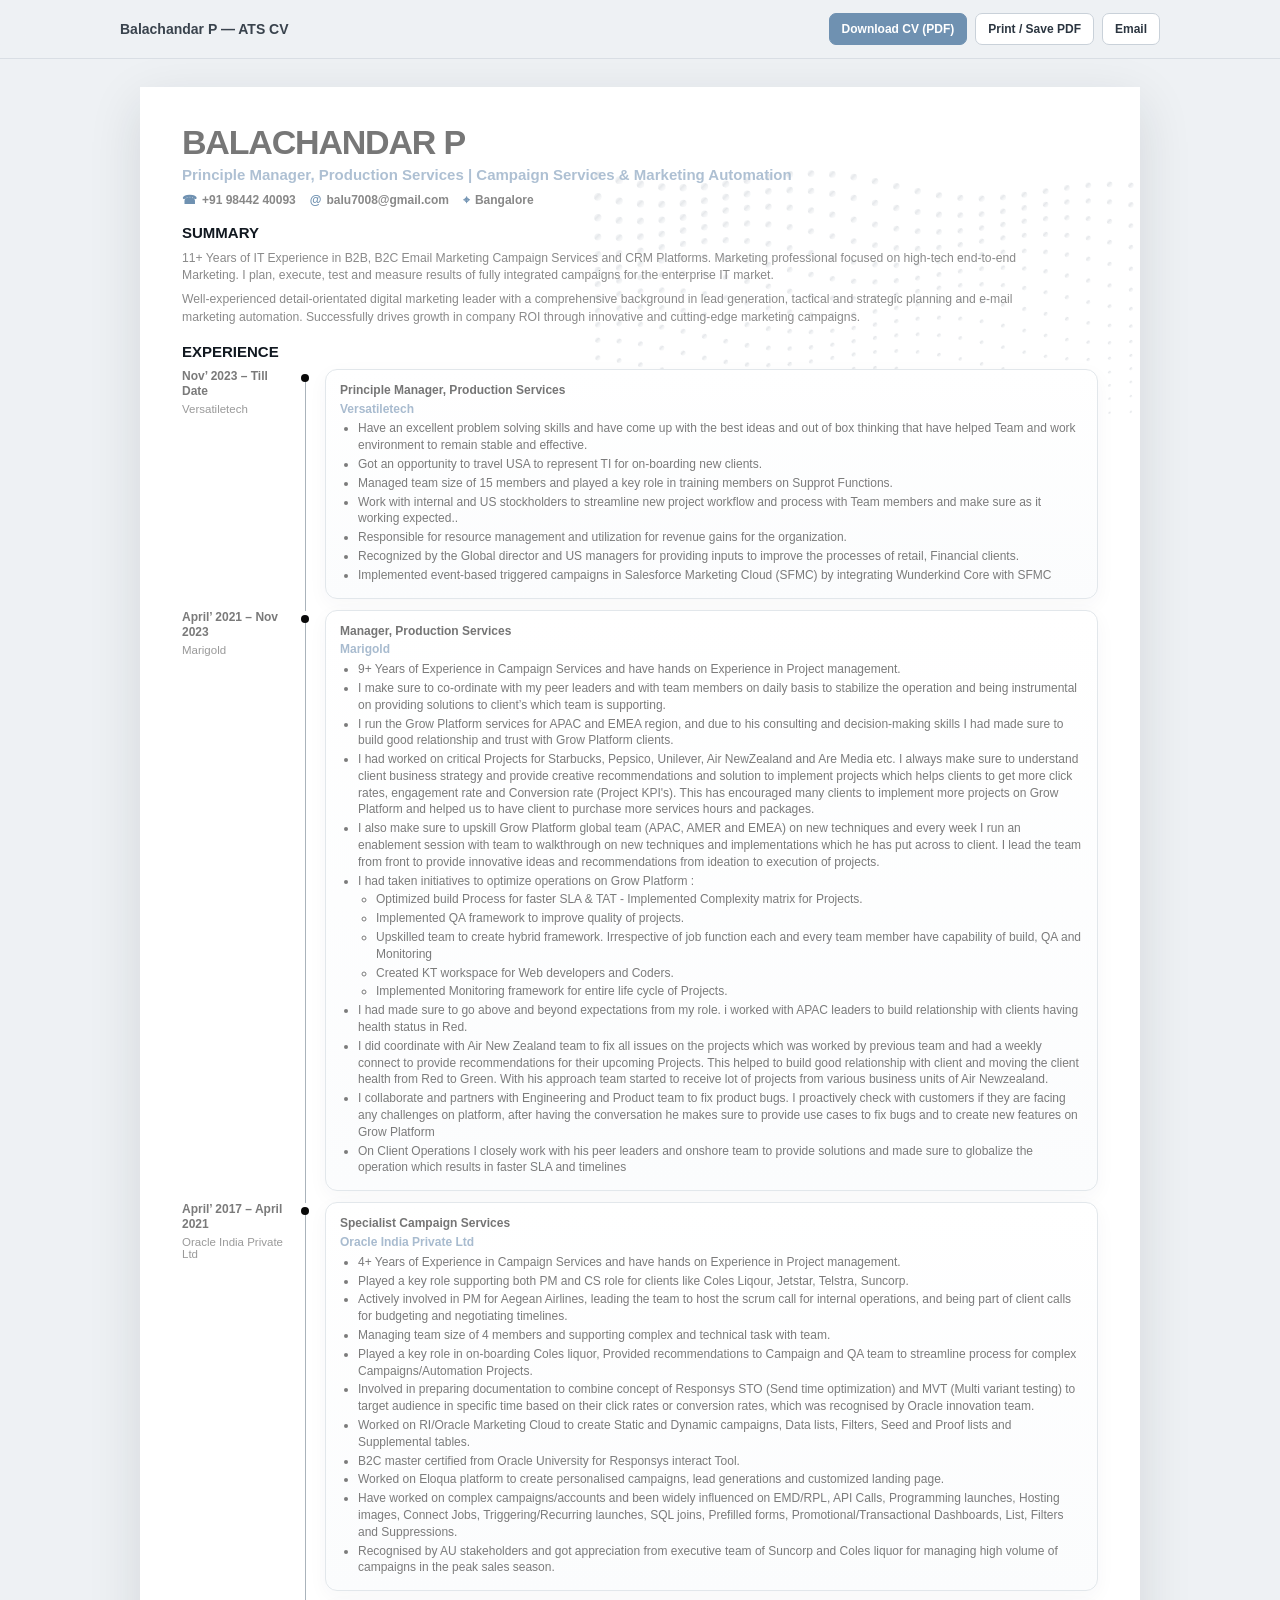
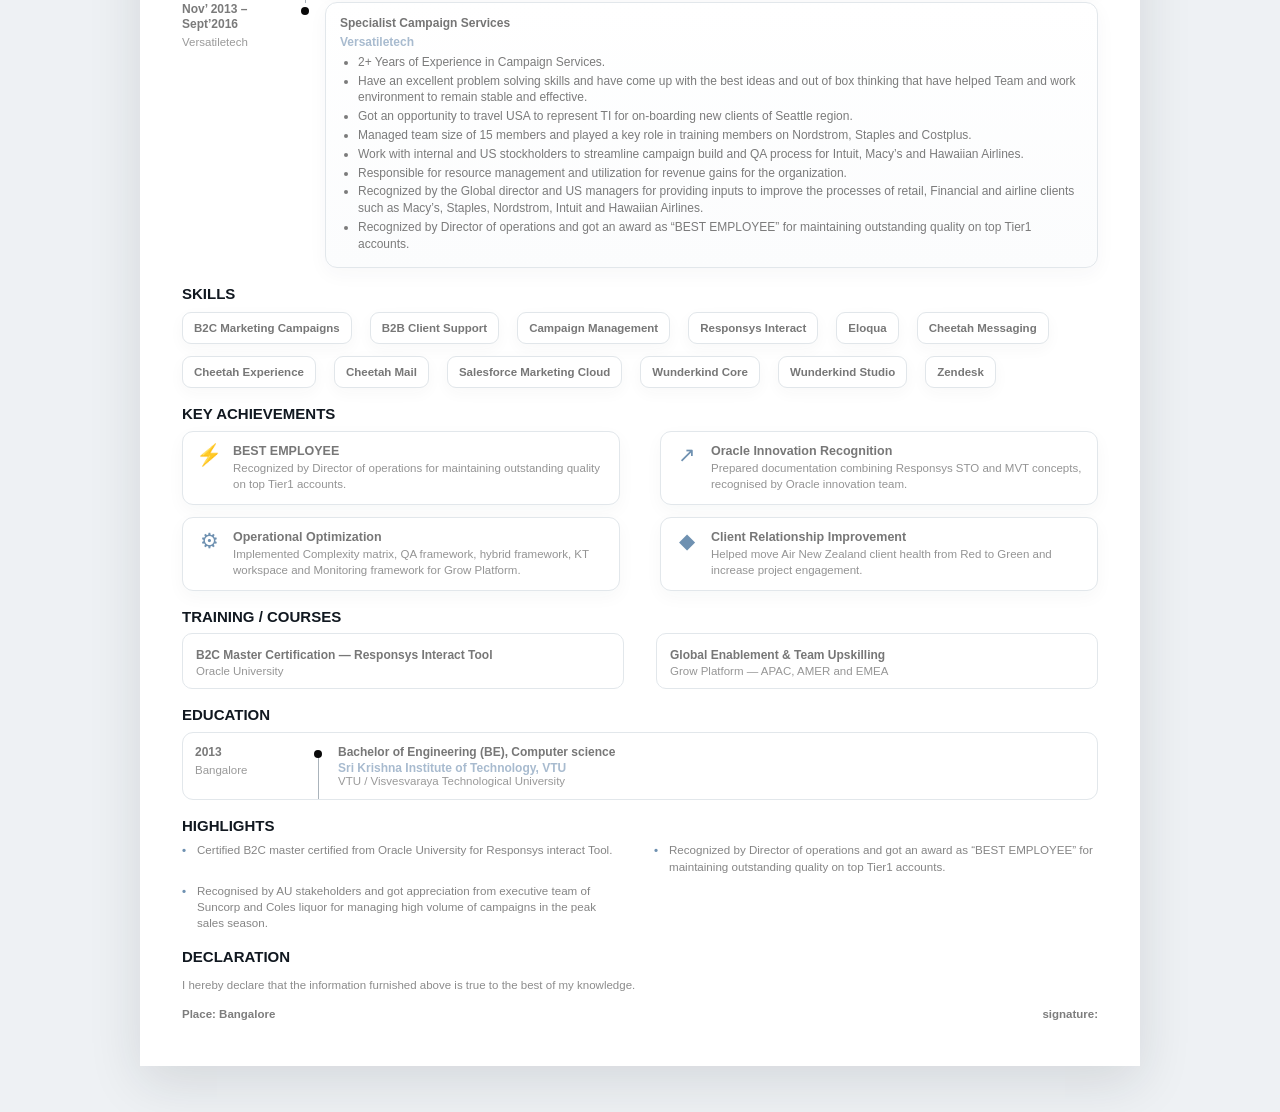
==== commit 8ef0a6ed: "Enhance CV UI with cards animations and PDF download" ====
--- a/index.html
+++ b/index.html
@@ -13,18 +13,18 @@
 .content{position:relative;z-index:2;max-width:930px}
 header{margin-bottom:18px}.name{font-size:34px;line-height:1;font-weight:800;letter-spacing:-.035em;color:#777;margin:0 0 7px}.headline{font-size:15px;font-weight:800;color:#aec0d3;margin-bottom:10px}.contact{display:flex;flex-wrap:wrap;gap:14px;color:#888;font-size:12px;font-weight:700}.contact a{color:inherit;text-decoration:none}.contact .i{color:#6f91b1;margin-right:5px}
 .section{margin-top:18px}.section-title{font-size:15px;line-height:1.1;font-weight:900;text-transform:uppercase;margin:0 0 8px}.summary{font-size:12.2px;line-height:1.45;color:#8a8a8a;max-width:860px;margin:0 0 6px}
-.timeline{margin-top:4px}.entry{display:grid;grid-template-columns:105px 18px 1fr;column-gap:10px;position:relative;padding-bottom:11px}.entry:last-child{padding-bottom:0}.when{font-size:12px;font-weight:800;color:#7a7a7a;line-height:1.25}.where{font-size:11.5px;color:#9a9a9a;margin-top:4px}.rail{position:relative}.rail:before{content:"";position:absolute;top:8px;bottom:-12px;left:8px;width:1px;background:#aab3bb}.entry:last-child .rail:before{display:none}.dot{position:absolute;left:4px;top:5px;width:8px;height:8px;border-radius:50%;background:#090909}.job{font-size:12px;color:#7b7b7b;line-height:1.4}.job-title{font-weight:800;color:#757575;margin:0 0 2px}.company{font-size:12px;font-weight:800;color:#a8bbcf;margin-bottom:3px}.job ul{margin:2px 0 0;padding-left:18px}.job li{margin:2px 0}
-.skills{display:flex;flex-wrap:wrap;gap:12px 18px;padding-top:2px}.skill{font-size:11.5px;font-weight:800;color:#7c7c7c;padding:5px 8px 6px;border-bottom:1px solid #aaa}
-.achievements{display:grid;grid-template-columns:1fr 1fr;gap:12px 40px}.achievement{display:grid;grid-template-columns:28px 1fr;gap:10px;align-items:start}.achievement .icon{font-size:21px;line-height:1;color:#6f91b1;text-align:center}.achievement b{display:block;font-size:12.5px;color:#777;margin-bottom:2px}.achievement p{font-size:11.5px;color:#949494;line-height:1.4;margin:0}
-.courses{display:grid;grid-template-columns:1fr 1fr;gap:18px 32px}.course b{font-size:12px;color:#777}.course p{font-size:11.5px;color:#969696;margin:2px 0 0}
-.edu-entry{display:grid;grid-template-columns:105px 18px 1fr;column-gap:10px}.degree{font-size:12px;font-weight:800;color:#777}.school{font-size:12px;font-weight:800;color:#a8bbcf;margin-top:2px}.small{font-size:11.5px;color:#9a9a9a}.highlights{display:grid;grid-template-columns:1fr 1fr;gap:8px 28px}.highlight{font-size:11.6px;line-height:1.4;color:#858585;padding-left:15px;position:relative}.highlight:before{content:"•";position:absolute;left:0;color:#6f91b1;font-weight:900}
+.timeline{margin-top:4px}.entry{display:grid;grid-template-columns:105px 18px 1fr;column-gap:10px;position:relative;padding-bottom:11px}.entry:last-child{padding-bottom:0}.when{font-size:12px;font-weight:800;color:#7a7a7a;line-height:1.25}.where{font-size:11.5px;color:#9a9a9a;margin-top:4px}.rail{position:relative}.rail:before{content:"";position:absolute;top:8px;bottom:-12px;left:8px;width:1px;background:#aab3bb}.entry:last-child .rail:before{display:none}.dot{position:absolute;left:4px;top:5px;width:8px;height:8px;border-radius:50%;background:#090909}.job{font-size:12px;color:#7b7b7b;line-height:1.4;background:linear-gradient(180deg,#fff,#fbfcfd);border:1px solid #e2e7eb;border-radius:12px;padding:12px 14px;box-shadow:0 6px 20px rgba(42,54,65,.04);transition:transform .22s ease,box-shadow .22s ease,border-color .22s ease}.job:hover{transform:translateY(-3px);box-shadow:0 12px 28px rgba(42,54,65,.09);border-color:#c8d5df}.job-title{font-weight:800;color:#757575;margin:0 0 2px}.company{font-size:12px;font-weight:800;color:#a8bbcf;margin-bottom:3px}.job ul{margin:2px 0 0;padding-left:18px}.job li{margin:2px 0}
+.skills{display:flex;flex-wrap:wrap;gap:12px 18px;padding-top:2px}.skill{font-size:11.5px;font-weight:800;color:#777;padding:9px 11px;border:1px solid #e1e6ea;border-radius:9px;background:#fff;box-shadow:0 5px 16px rgba(43,55,67,.035);transition:transform .2s ease,border-color .2s ease}.skill:hover{transform:translateY(-3px);border-color:#c5d4df}
+.achievements{display:grid;grid-template-columns:1fr 1fr;gap:12px 40px}.achievement{display:grid;grid-template-columns:28px 1fr;gap:10px;align-items:start;border:1px solid #e2e7eb;border-radius:11px;padding:12px;background:#fff;box-shadow:0 6px 18px rgba(42,54,65,.035);transition:transform .22s ease,box-shadow .22s ease}.achievement:hover{transform:translateY(-3px);box-shadow:0 11px 25px rgba(42,54,65,.085)}.achievement .icon{font-size:21px;line-height:1;color:#6f91b1;text-align:center}.achievement b{display:block;font-size:12.5px;color:#777;margin-bottom:2px}.achievement p{font-size:11.5px;color:#949494;line-height:1.4;margin:0}
+.courses{display:grid;grid-template-columns:1fr 1fr;gap:18px 32px}.course{border:1px solid #e2e7eb;border-radius:10px;padding:11px 13px;background:#fff}.course b{font-size:12px;color:#777}.course p{font-size:11.5px;color:#969696;margin:2px 0 0}
+.edu-entry{display:grid;grid-template-columns:105px 18px 1fr;column-gap:10px;border:1px solid #e2e7eb;border-radius:11px;padding:12px;background:#fff}.degree{font-size:12px;font-weight:800;color:#777}.school{font-size:12px;font-weight:800;color:#a8bbcf;margin-top:2px}.small{font-size:11.5px;color:#9a9a9a}.highlights{display:grid;grid-template-columns:1fr 1fr;gap:8px 28px}.highlight{font-size:11.6px;line-height:1.4;color:#858585;padding-left:15px;position:relative}.highlight:before{content:"•";position:absolute;left:0;color:#6f91b1;font-weight:900}
 .declaration{font-size:11.5px;color:#8c8c8c;line-height:1.45}.place{display:flex;justify-content:space-between;margin-top:14px;font-size:11.5px;color:#7d7d7d;font-weight:700}
 @media(max-width:720px){.sheet{width:100%;margin:0;padding:26px 18px;box-shadow:none}.wave{width:500px;right:-220px;opacity:.28}.utility{position:static}.utility-in{align-items:flex-start;flex-direction:column;padding:9px 0}.entry,.edu-entry{grid-template-columns:88px 16px 1fr;column-gap:7px}.achievements,.courses,.highlights{grid-template-columns:1fr}.name{font-size:29px}}
 @media print{body{background:#fff}.utility{display:none!important}.sheet{width:auto;margin:0;box-shadow:none;padding:0}.wave{right:-24mm;top:13mm;width:165mm;opacity:.42}@page{size:A4;margin:12mm 13mm}.entry{break-inside:avoid}.section{break-inside:auto}}
 </style>
 </head>
 <body>
-<div class="utility"><div class="utility-in"><strong>Balachandar P — ATS CV</strong><div class="actions"><a class="btn primary" href="Balachandar_P_CV_ATS.txt" download>Download CV</a><button class="btn" onclick="window.print()">Print / Save PDF</button><a class="btn" href="mailto:balu7008@gmail.com">Email</a></div></div></div>
+<div class="utility"><div class="utility-in"><strong>Balachandar P — ATS CV</strong><div class="actions"><a class="btn primary" href="Balachandar_P_CV.pdf" download>Download CV (PDF)</a><button class="btn" onclick="window.print()">Print / Save PDF</button><a class="btn" href="mailto:balu7008@gmail.com">Email</a></div></div></div>
 
 <main class="sheet">
 <svg class="wave" viewBox="0 0 650 330" aria-hidden="true">
@@ -133,4 +133,8 @@
 <section class="section"><h2 class="section-title">Declaration</h2><p class="declaration">I hereby declare that the information furnished above is true to the best of my knowledge.</p><div class="place"><span>Place: Bangalore</span><span>signature:</span></div></section>
 </div>
 </main>
-</body></html>+<script>
+document.querySelectorAll('.section,.entry,.achievement,.course,.edu-entry').forEach(el=>el.classList.add('reveal'));
+const io=new IntersectionObserver(es=>es.forEach(e=>{if(e.isIntersecting){e.target.classList.add('on');io.unobserve(e.target)}}),{threshold:.08});
+document.querySelectorAll('.reveal').forEach(el=>io.observe(el));
+</script></body></html>
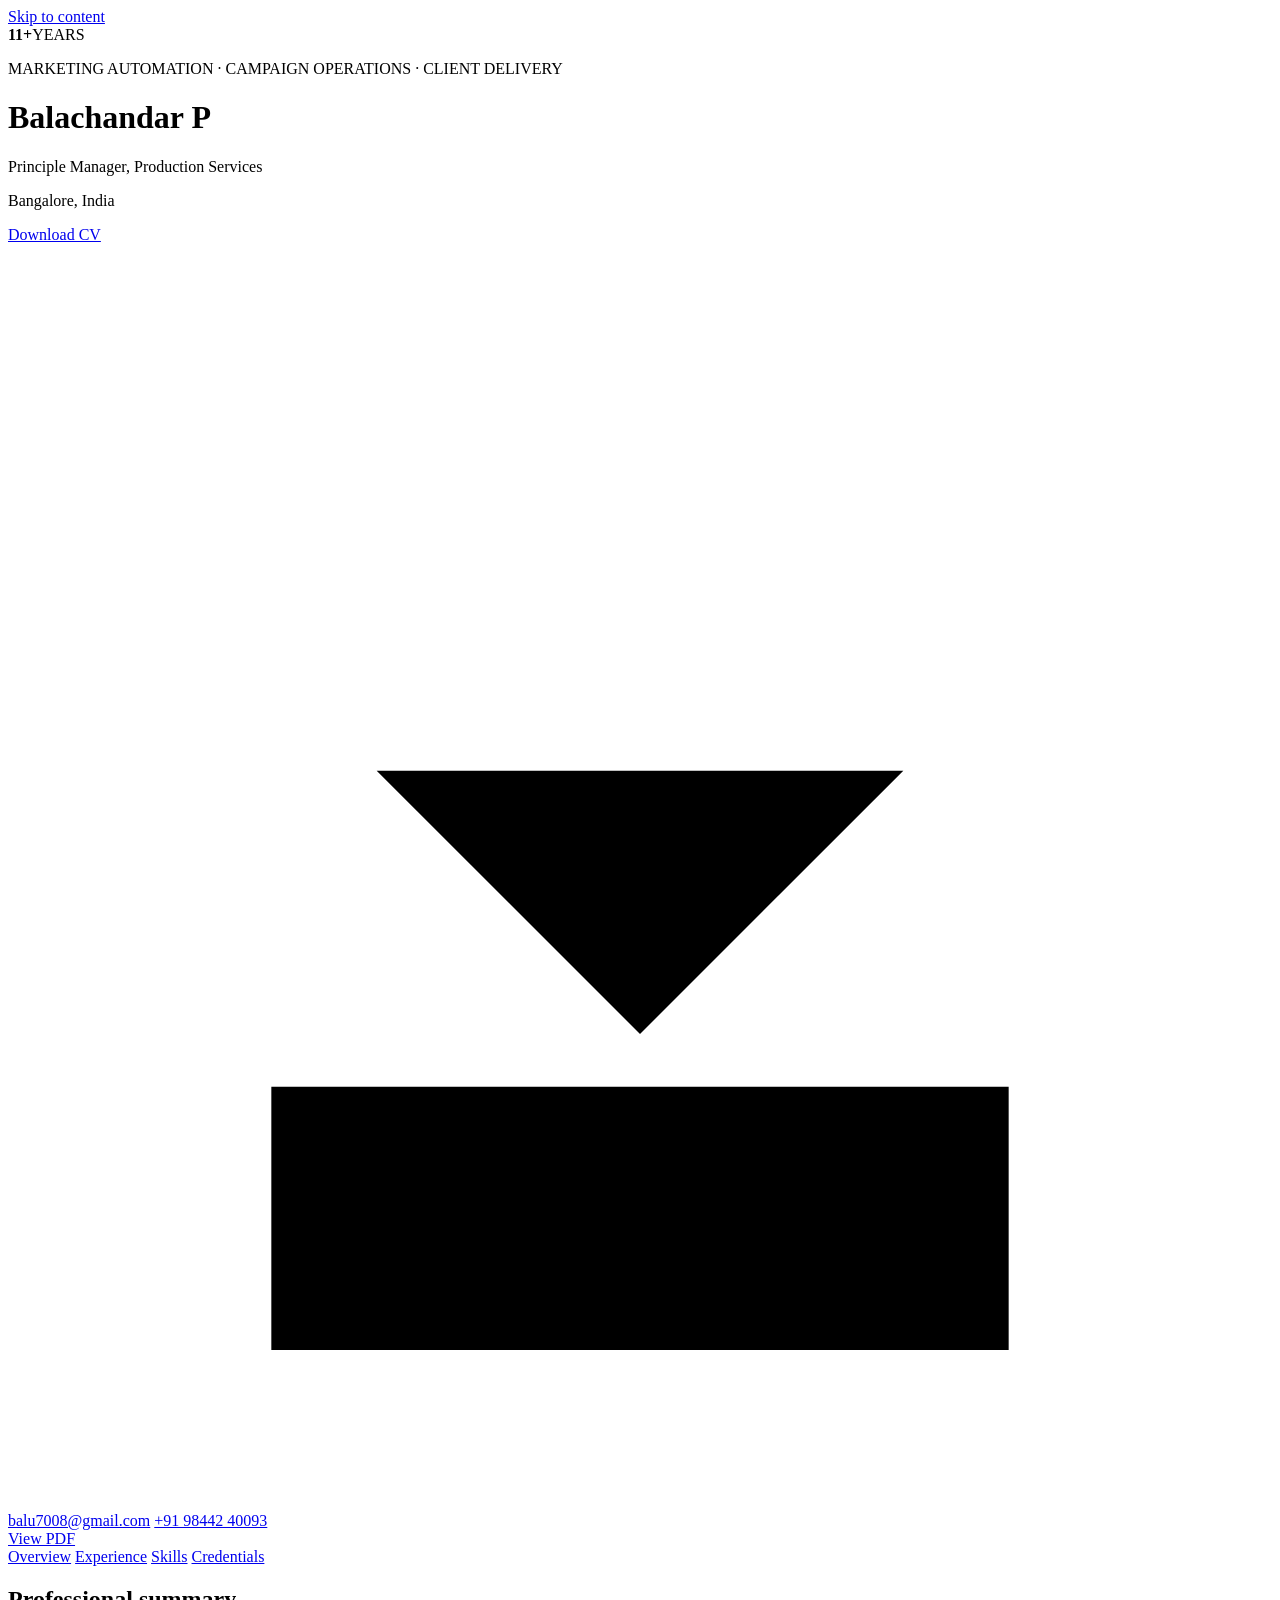
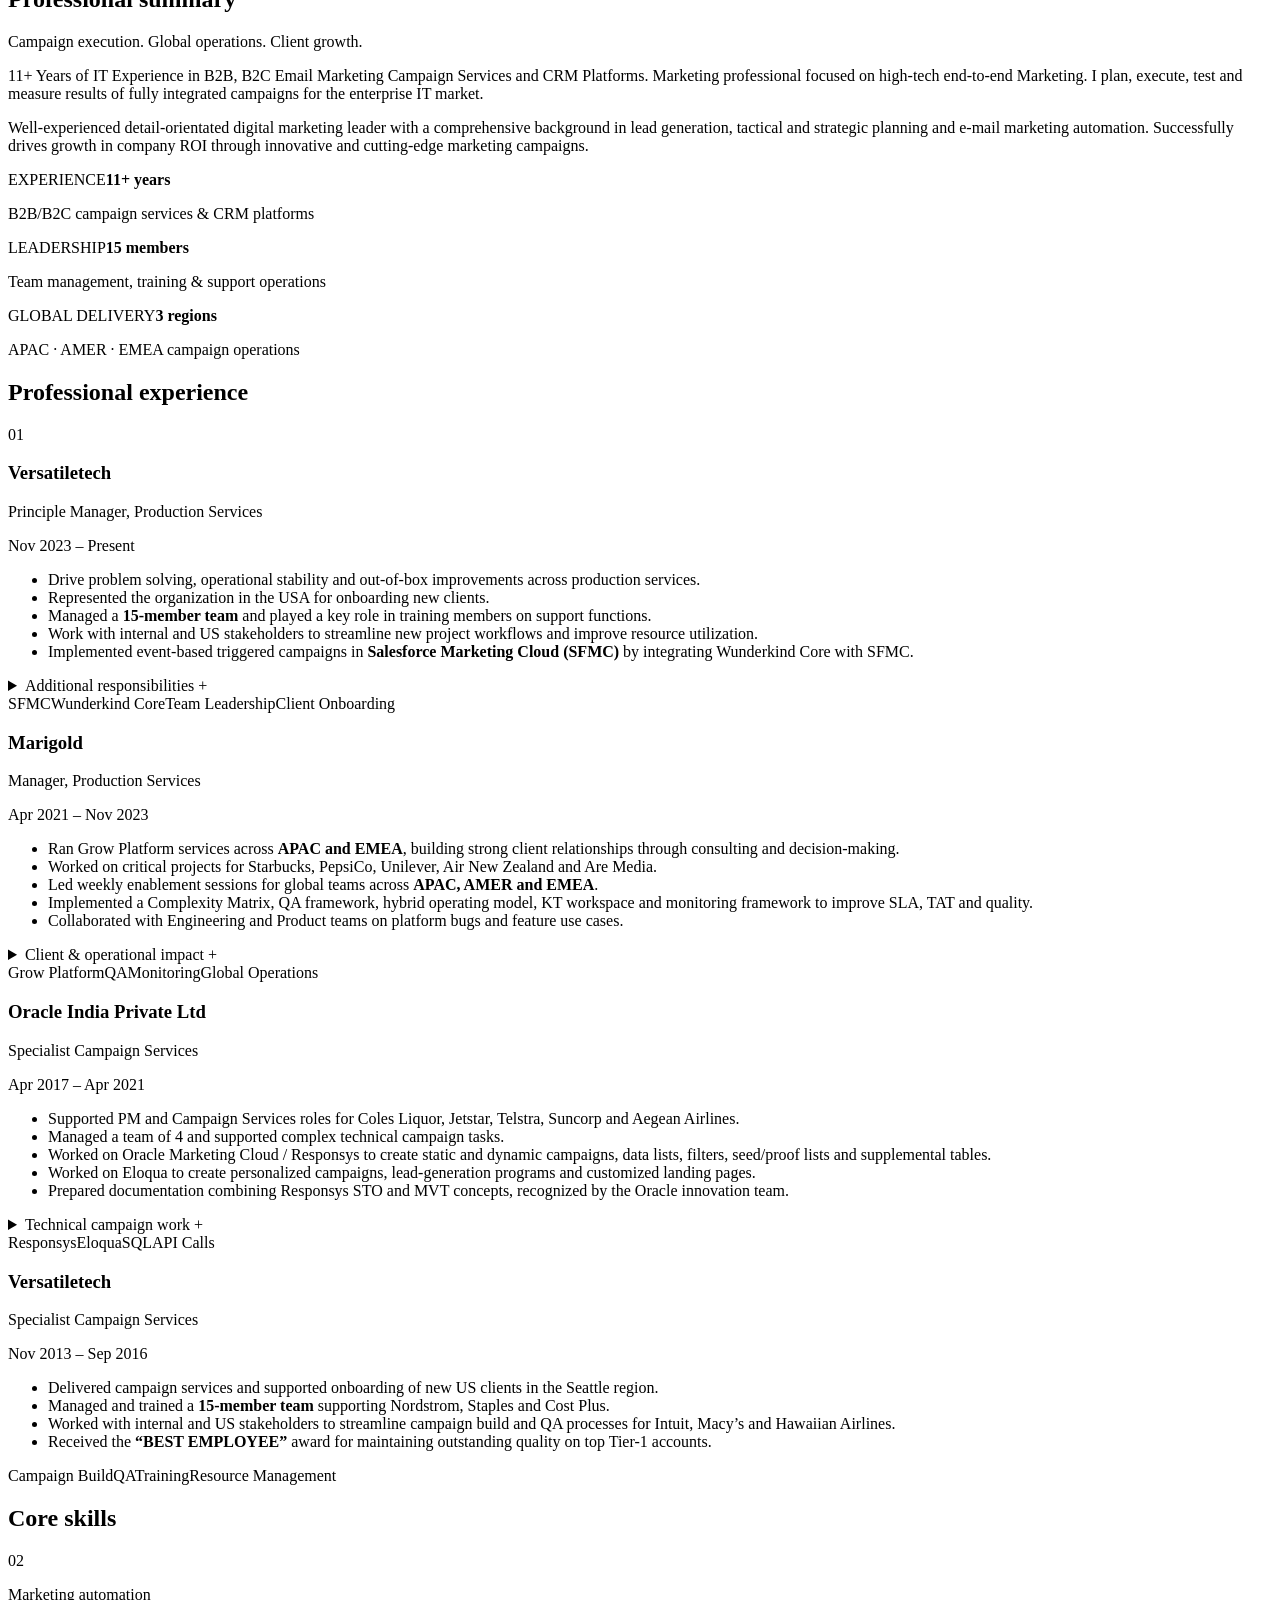
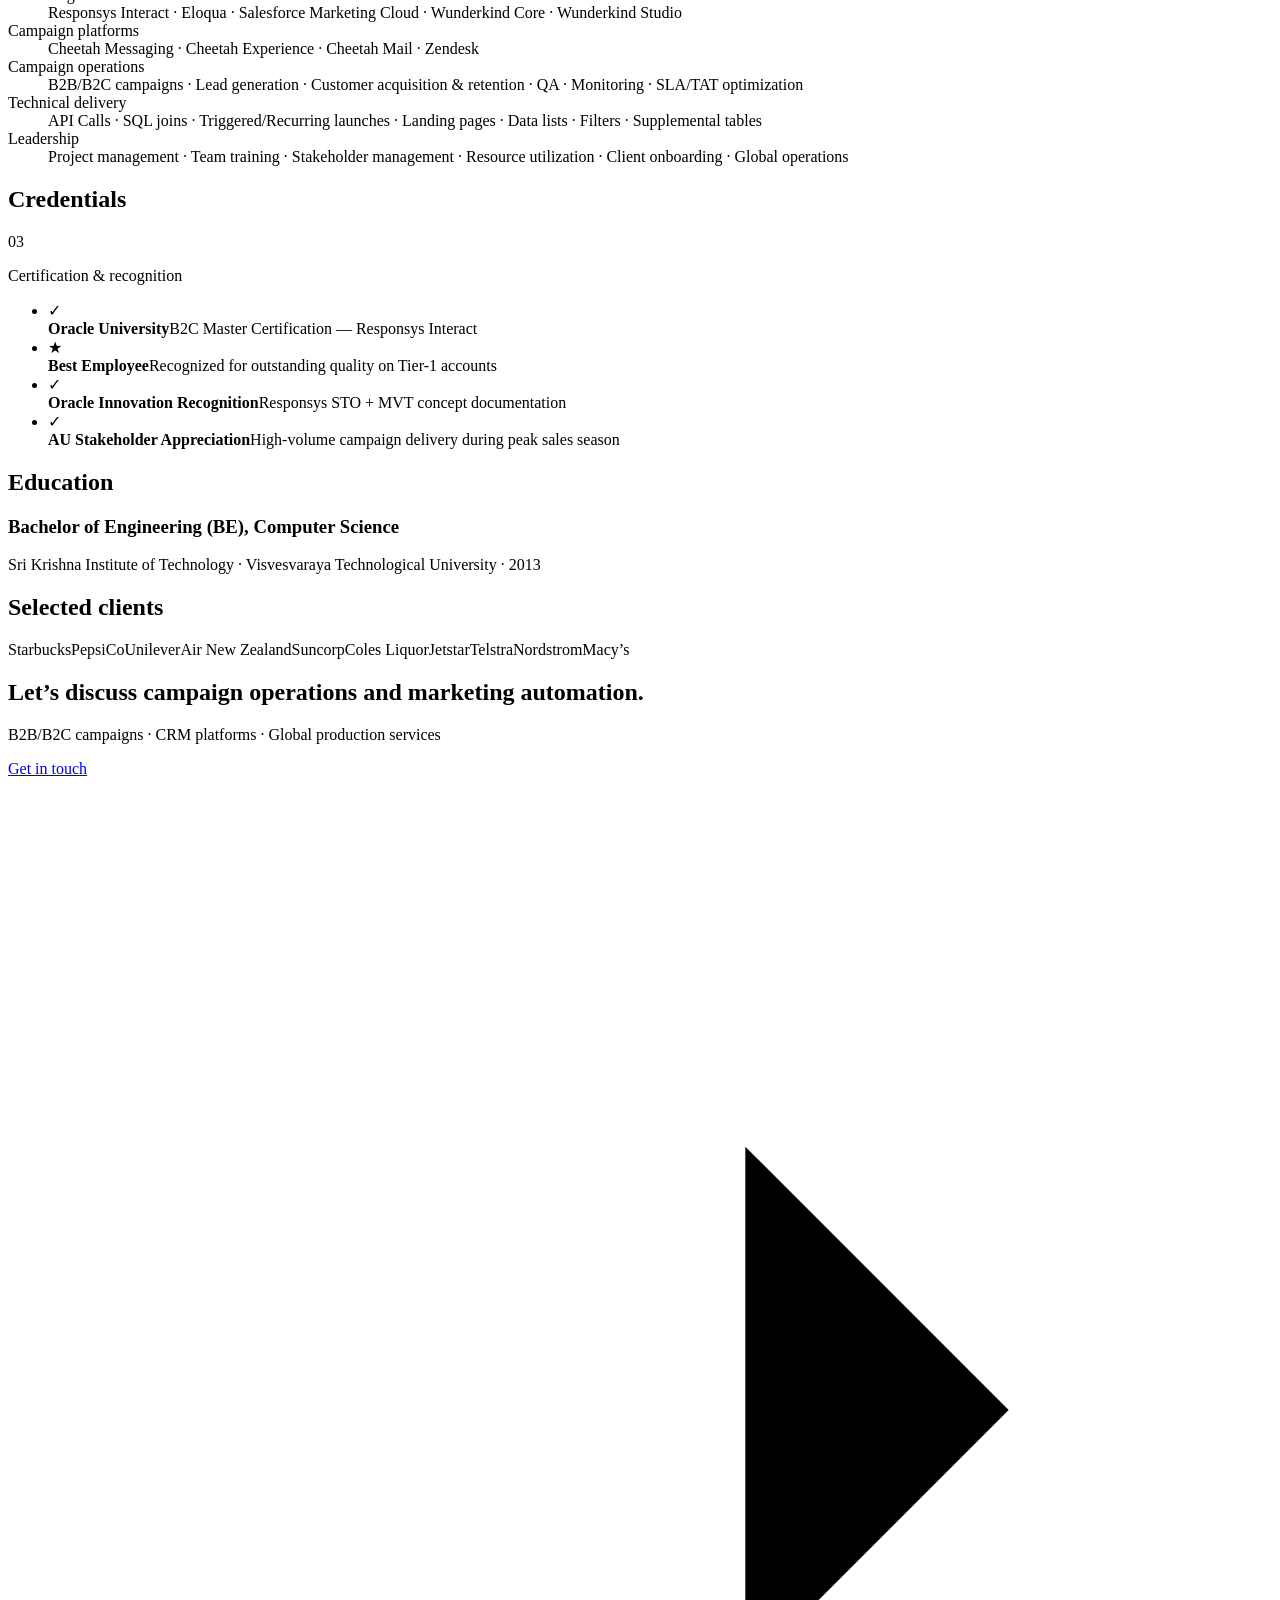
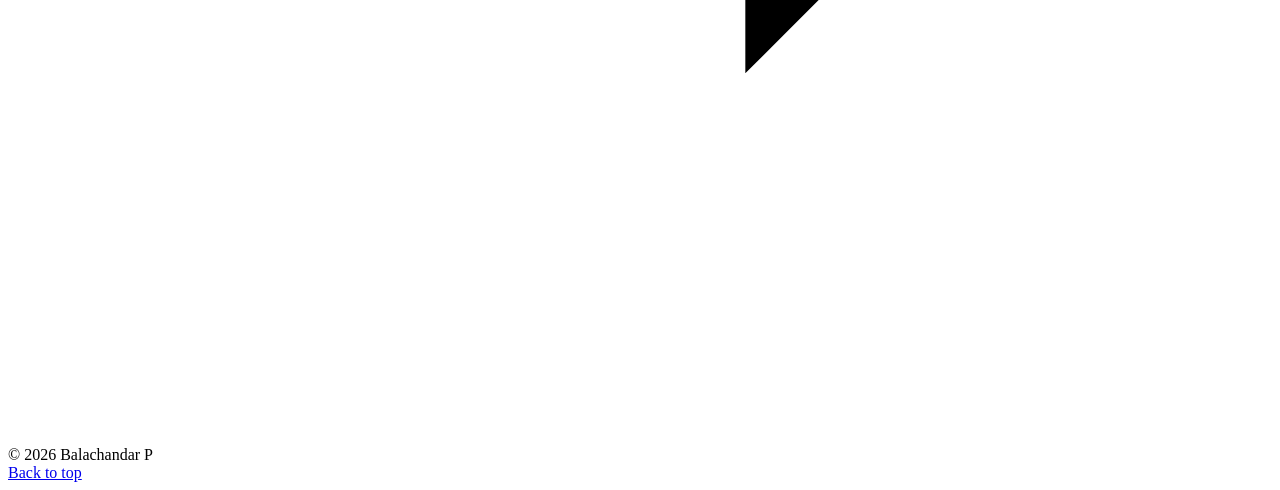
==== commit 6ce99327: "Match Anand portfolio template with Balachandar theme" ====
--- a/index.html
+++ b/index.html
@@ -2,139 +2,164 @@
 <html lang="en">
 <head>
 <meta charset="utf-8"><meta name="viewport" content="width=device-width,initial-scale=1">
-<title>Balachandar P | CV</title>
-<meta name="description" content="Balachandar P — ATS-friendly CV">
-<style>
-:root{--ink:#111820;--muted:#7a8087;--blue:#9db4cb;--blue2:#6f91b1;--line:#b8c1ca;--paper:#fff;--canvas:#eef1f4}
-*{box-sizing:border-box}html{scroll-behavior:smooth}body{margin:0;background:var(--canvas);color:var(--ink);font-family:Arial,Helvetica,sans-serif}
-.utility{position:sticky;top:0;z-index:30;background:rgba(238,241,244,.94);backdrop-filter:blur(12px);border-bottom:1px solid #d9dee4}.utility-in{width:min(1040px,calc(100% - 24px));margin:auto;min-height:58px;display:flex;align-items:center;justify-content:space-between;gap:12px}.utility strong{font-size:14px;color:#39434d}.actions{display:flex;gap:8px;flex-wrap:wrap}.btn{border:1px solid #c9d1d9;background:#fff;color:#2b3540;border-radius:7px;padding:8px 12px;font-size:12px;font-weight:700;text-decoration:none;cursor:pointer}.btn.primary{background:#6f91b1;border-color:#6f91b1;color:#fff}
-.sheet{position:relative;width:min(1000px,calc(100% - 26px));margin:28px auto 46px;background:var(--paper);box-shadow:0 16px 50px rgba(25,35,45,.12);padding:38px 42px 46px;overflow:hidden}
-.wave{position:absolute;right:-20px;top:58px;width:630px;height:330px;opacity:.58;pointer-events:none}
-.content{position:relative;z-index:2;max-width:930px}
-header{margin-bottom:18px}.name{font-size:34px;line-height:1;font-weight:800;letter-spacing:-.035em;color:#777;margin:0 0 7px}.headline{font-size:15px;font-weight:800;color:#aec0d3;margin-bottom:10px}.contact{display:flex;flex-wrap:wrap;gap:14px;color:#888;font-size:12px;font-weight:700}.contact a{color:inherit;text-decoration:none}.contact .i{color:#6f91b1;margin-right:5px}
-.section{margin-top:18px}.section-title{font-size:15px;line-height:1.1;font-weight:900;text-transform:uppercase;margin:0 0 8px}.summary{font-size:12.2px;line-height:1.45;color:#8a8a8a;max-width:860px;margin:0 0 6px}
-.timeline{margin-top:4px}.entry{display:grid;grid-template-columns:105px 18px 1fr;column-gap:10px;position:relative;padding-bottom:11px}.entry:last-child{padding-bottom:0}.when{font-size:12px;font-weight:800;color:#7a7a7a;line-height:1.25}.where{font-size:11.5px;color:#9a9a9a;margin-top:4px}.rail{position:relative}.rail:before{content:"";position:absolute;top:8px;bottom:-12px;left:8px;width:1px;background:#aab3bb}.entry:last-child .rail:before{display:none}.dot{position:absolute;left:4px;top:5px;width:8px;height:8px;border-radius:50%;background:#090909}.job{font-size:12px;color:#7b7b7b;line-height:1.4;background:linear-gradient(180deg,#fff,#fbfcfd);border:1px solid #e2e7eb;border-radius:12px;padding:12px 14px;box-shadow:0 6px 20px rgba(42,54,65,.04);transition:transform .22s ease,box-shadow .22s ease,border-color .22s ease}.job:hover{transform:translateY(-3px);box-shadow:0 12px 28px rgba(42,54,65,.09);border-color:#c8d5df}.job-title{font-weight:800;color:#757575;margin:0 0 2px}.company{font-size:12px;font-weight:800;color:#a8bbcf;margin-bottom:3px}.job ul{margin:2px 0 0;padding-left:18px}.job li{margin:2px 0}
-.skills{display:flex;flex-wrap:wrap;gap:12px 18px;padding-top:2px}.skill{font-size:11.5px;font-weight:800;color:#777;padding:9px 11px;border:1px solid #e1e6ea;border-radius:9px;background:#fff;box-shadow:0 5px 16px rgba(43,55,67,.035);transition:transform .2s ease,border-color .2s ease}.skill:hover{transform:translateY(-3px);border-color:#c5d4df}
-.achievements{display:grid;grid-template-columns:1fr 1fr;gap:12px 40px}.achievement{display:grid;grid-template-columns:28px 1fr;gap:10px;align-items:start;border:1px solid #e2e7eb;border-radius:11px;padding:12px;background:#fff;box-shadow:0 6px 18px rgba(42,54,65,.035);transition:transform .22s ease,box-shadow .22s ease}.achievement:hover{transform:translateY(-3px);box-shadow:0 11px 25px rgba(42,54,65,.085)}.achievement .icon{font-size:21px;line-height:1;color:#6f91b1;text-align:center}.achievement b{display:block;font-size:12.5px;color:#777;margin-bottom:2px}.achievement p{font-size:11.5px;color:#949494;line-height:1.4;margin:0}
-.courses{display:grid;grid-template-columns:1fr 1fr;gap:18px 32px}.course{border:1px solid #e2e7eb;border-radius:10px;padding:11px 13px;background:#fff}.course b{font-size:12px;color:#777}.course p{font-size:11.5px;color:#969696;margin:2px 0 0}
-.edu-entry{display:grid;grid-template-columns:105px 18px 1fr;column-gap:10px;border:1px solid #e2e7eb;border-radius:11px;padding:12px;background:#fff}.degree{font-size:12px;font-weight:800;color:#777}.school{font-size:12px;font-weight:800;color:#a8bbcf;margin-top:2px}.small{font-size:11.5px;color:#9a9a9a}.highlights{display:grid;grid-template-columns:1fr 1fr;gap:8px 28px}.highlight{font-size:11.6px;line-height:1.4;color:#858585;padding-left:15px;position:relative}.highlight:before{content:"•";position:absolute;left:0;color:#6f91b1;font-weight:900}
-.declaration{font-size:11.5px;color:#8c8c8c;line-height:1.45}.place{display:flex;justify-content:space-between;margin-top:14px;font-size:11.5px;color:#7d7d7d;font-weight:700}
-@media(max-width:720px){.sheet{width:100%;margin:0;padding:26px 18px;box-shadow:none}.wave{width:500px;right:-220px;opacity:.28}.utility{position:static}.utility-in{align-items:flex-start;flex-direction:column;padding:9px 0}.entry,.edu-entry{grid-template-columns:88px 16px 1fr;column-gap:7px}.achievements,.courses,.highlights{grid-template-columns:1fr}.name{font-size:29px}}
-@media print{body{background:#fff}.utility{display:none!important}.sheet{width:auto;margin:0;box-shadow:none;padding:0}.wave{right:-24mm;top:13mm;width:165mm;opacity:.42}@page{size:A4;margin:12mm 13mm}.entry{break-inside:avoid}.section{break-inside:auto}}
-</style>
+<title>Balachandar P | Marketing Automation & Campaign Operations</title>
+<meta name="description" content="Balachandar P — Principle Manager, Production Services with 11+ years across B2B/B2C campaign services, CRM platforms and marketing automation.">
+<meta name="theme-color" content="#3b244a">
+<link rel="stylesheet" href="style.css?v=2">
 </head>
 <body>
-<div class="utility"><div class="utility-in"><strong>Balachandar P — ATS CV</strong><div class="actions"><a class="btn primary" href="Balachandar_P_CV.pdf" download>Download CV (PDF)</a><button class="btn" onclick="window.print()">Print / Save PDF</button><a class="btn" href="mailto:balu7008@gmail.com">Email</a></div></div></div>
-
-<main class="sheet">
-<svg class="wave" viewBox="0 0 650 330" aria-hidden="true">
-<defs><linearGradient id="fade" x1="0" y1="0" x2="1" y2="1"><stop offset="0" stop-color="#d8dde3" stop-opacity=".1"/><stop offset=".4" stop-color="#c9ced4" stop-opacity=".8"/><stop offset="1" stop-color="#eceff2" stop-opacity=".25"/></linearGradient></defs>
-<g fill="url(#fade)">
-<circle cx="70" cy="26.0" r="4.0"/><circle cx="92" cy="31.1" r="4.0"/><circle cx="114" cy="35.4" r="3.9"/><circle cx="136" cy="38.2" r="3.9"/><circle cx="158" cy="38.9" r="3.8"/><circle cx="180" cy="37.8" r="3.8"/><circle cx="202" cy="35.1" r="3.7"/><circle cx="224" cy="31.5" r="3.7"/><circle cx="246" cy="28.0" r="3.6"/><circle cx="268" cy="25.3" r="3.6"/><circle cx="290" cy="24.2" r="3.5"/><circle cx="312" cy="25.1" r="3.5"/><circle cx="334" cy="27.9" r="3.5"/><circle cx="356" cy="32.2" r="3.4"/><circle cx="378" cy="37.4" r="3.4"/><circle cx="400" cy="42.5" r="3.3"/><circle cx="422" cy="46.7" r="3.3"/><circle cx="444" cy="49.4" r="3.2"/><circle cx="466" cy="50.1" r="3.2"/><circle cx="488" cy="48.9" r="3.1"/><circle cx="510" cy="46.1" r="3.1"/><circle cx="532" cy="42.5" r="3.1"/><circle cx="554" cy="39.0" r="3.0"/><circle cx="576" cy="36.4" r="3.0"/><circle cx="598" cy="35.4" r="2.9"/><circle cx="620" cy="36.3" r="2.9"/><circle cx="642" cy="39.2" r="2.8"/><circle cx="664" cy="43.6" r="2.8"/><circle cx="70" cy="48.3" r="3.9"/><circle cx="92" cy="52.6" r="3.8"/><circle cx="114" cy="55.4" r="3.8"/><circle cx="136" cy="56.1" r="3.7"/><circle cx="158" cy="55.0" r="3.7"/><circle cx="180" cy="52.3" r="3.7"/><circle cx="202" cy="48.7" r="3.6"/><circle cx="224" cy="45.2" r="3.6"/><circle cx="246" cy="42.5" r="3.5"/><circle cx="268" cy="41.4" r="3.5"/><circle cx="290" cy="42.3" r="3.4"/><circle cx="312" cy="45.1" r="3.4"/><circle cx="334" cy="49.4" r="3.3"/><circle cx="356" cy="54.6" r="3.3"/><circle cx="378" cy="59.7" r="3.3"/><circle cx="400" cy="63.9" r="3.2"/><circle cx="422" cy="66.6" r="3.2"/><circle cx="444" cy="67.3" r="3.1"/><circle cx="466" cy="66.1" r="3.1"/><circle cx="488" cy="63.3" r="3.0"/><circle cx="510" cy="59.7" r="3.0"/><circle cx="532" cy="56.2" r="2.9"/><circle cx="554" cy="53.6" r="2.9"/><circle cx="576" cy="52.6" r="2.8"/><circle cx="598" cy="53.5" r="2.8"/><circle cx="620" cy="56.4" r="2.8"/><circle cx="642" cy="60.8" r="2.7"/><circle cx="664" cy="65.9" r="2.7"/><circle cx="70" cy="69.8" r="3.8"/><circle cx="92" cy="72.6" r="3.7"/><circle cx="114" cy="73.3" r="3.7"/><circle cx="136" cy="72.2" r="3.6"/><circle cx="158" cy="69.5" r="3.6"/><circle cx="180" cy="65.9" r="3.5"/><circle cx="202" cy="62.4" r="3.5"/><circle cx="224" cy="59.7" r="3.4"/><circle cx="246" cy="58.6" r="3.4"/><circle cx="268" cy="59.5" r="3.4"/><circle cx="290" cy="62.3" r="3.3"/><circle cx="312" cy="66.6" r="3.3"/><circle cx="334" cy="71.8" r="3.2"/><circle cx="356" cy="76.9" r="3.2"/><circle cx="378" cy="81.1" r="3.1"/><circle cx="400" cy="83.8" r="3.1"/><circle cx="422" cy="84.5" r="3.0"/><circle cx="444" cy="83.3" r="3.0"/><circle cx="466" cy="80.5" r="2.9"/><circle cx="488" cy="76.9" r="2.9"/><circle cx="510" cy="73.4" r="2.9"/><circle cx="532" cy="70.8" r="2.8"/><circle cx="554" cy="69.8" r="2.8"/><circle cx="576" cy="70.7" r="2.7"/><circle cx="598" cy="73.6" r="2.7"/><circle cx="620" cy="78.0" r="2.6"/><circle cx="642" cy="83.1" r="2.6"/><circle cx="664" cy="88.2" r="2.5"/><circle cx="70" cy="89.8" r="3.6"/><circle cx="92" cy="90.5" r="3.6"/><circle cx="114" cy="89.4" r="3.6"/><circle cx="136" cy="86.7" r="3.5"/><circle cx="158" cy="83.1" r="3.5"/><circle cx="180" cy="79.6" r="3.4"/><circle cx="202" cy="76.9" r="3.4"/><circle cx="224" cy="75.8" r="3.3"/><circle cx="246" cy="76.7" r="3.3"/><circle cx="268" cy="79.5" r="3.2"/><circle cx="290" cy="83.8" r="3.2"/><circle cx="312" cy="89.0" r="3.1"/><circle cx="334" cy="94.1" r="3.1"/><circle cx="356" cy="98.3" r="3.1"/><circle cx="378" cy="101.0" r="3.0"/><circle cx="400" cy="101.7" r="3.0"/><circle cx="422" cy="100.5" r="2.9"/><circle cx="444" cy="97.7" r="2.9"/><circle cx="466" cy="94.1" r="2.8"/><circle cx="488" cy="90.6" r="2.8"/><circle cx="510" cy="88.0" r="2.7"/><circle cx="532" cy="87.0" r="2.7"/><circle cx="554" cy="87.9" r="2.7"/><circle cx="576" cy="90.8" r="2.6"/><circle cx="598" cy="95.2" r="2.6"/><circle cx="620" cy="100.3" r="2.5"/><circle cx="642" cy="105.4" r="2.5"/><circle cx="664" cy="109.6" r="2.4"/><circle cx="70" cy="107.7" r="3.5"/><circle cx="92" cy="106.6" r="3.5"/><circle cx="114" cy="103.9" r="3.4"/><circle cx="136" cy="100.3" r="3.4"/><circle cx="158" cy="96.8" r="3.3"/><circle cx="180" cy="94.1" r="3.3"/><circle cx="202" cy="93.0" r="3.3"/><circle cx="224" cy="93.9" r="3.2"/><circle cx="246" cy="96.7" r="3.2"/><circle cx="268" cy="101.0" r="3.1"/><circle cx="290" cy="106.2" r="3.1"/><circle cx="312" cy="111.3" r="3.0"/><circle cx="334" cy="115.5" r="3.0"/><circle cx="356" cy="118.2" r="2.9"/><circle cx="378" cy="118.9" r="2.9"/><circle cx="400" cy="117.7" r="2.8"/><circle cx="422" cy="114.9" r="2.8"/><circle cx="444" cy="111.3" r="2.8"/><circle cx="466" cy="107.8" r="2.7"/><circle cx="488" cy="105.2" r="2.7"/><circle cx="510" cy="104.2" r="2.6"/><circle cx="532" cy="105.1" r="2.6"/><circle cx="554" cy="108.0" r="2.5"/><circle cx="576" cy="112.4" r="2.5"/><circle cx="598" cy="117.5" r="2.4"/><circle cx="620" cy="122.6" r="2.4"/><circle cx="642" cy="126.8" r="2.4"/><circle cx="664" cy="129.4" r="2.3"/><circle cx="70" cy="123.8" r="3.4"/><circle cx="92" cy="121.1" r="3.4"/><circle cx="114" cy="117.5" r="3.3"/><circle cx="136" cy="114.0" r="3.3"/><circle cx="158" cy="111.3" r="3.2"/><circle cx="180" cy="110.2" r="3.2"/><circle cx="202" cy="111.1" r="3.1"/><circle cx="224" cy="113.9" r="3.1"/><circle cx="246" cy="118.2" r="3.0"/><circle cx="268" cy="123.4" r="3.0"/><circle cx="290" cy="128.5" r="3.0"/><circle cx="312" cy="132.7" r="2.9"/><circle cx="334" cy="135.4" r="2.9"/><circle cx="356" cy="136.1" r="2.8"/><circle cx="378" cy="134.9" r="2.8"/><circle cx="400" cy="132.1" r="2.7"/><circle cx="422" cy="128.5" r="2.7"/><circle cx="444" cy="125.0" r="2.6"/><circle cx="466" cy="122.4" r="2.6"/><circle cx="488" cy="121.4" r="2.5"/><circle cx="510" cy="122.3" r="2.5"/><circle cx="532" cy="125.2" r="2.5"/><circle cx="554" cy="129.6" r="2.4"/><circle cx="576" cy="134.7" r="2.4"/><circle cx="598" cy="139.8" r="2.3"/><circle cx="620" cy="144.0" r="2.3"/><circle cx="642" cy="146.6" r="2.2"/><circle cx="664" cy="147.3" r="2.2"/><circle cx="70" cy="138.3" r="3.3"/><circle cx="92" cy="134.7" r="3.2"/><circle cx="114" cy="131.2" r="3.2"/><circle cx="136" cy="128.5" r="3.1"/><circle cx="158" cy="127.4" r="3.1"/><circle cx="180" cy="128.3" r="3.1"/><circle cx="202" cy="131.1" r="3.0"/><circle cx="224" cy="135.4" r="3.0"/><circle cx="246" cy="140.6" r="2.9"/><circle cx="268" cy="145.7" r="2.9"/><circle cx="290" cy="149.9" r="2.8"/><circle cx="312" cy="152.6" r="2.8"/><circle cx="334" cy="153.3" r="2.7"/><circle cx="356" cy="152.1" r="2.7"/><circle cx="378" cy="149.3" r="2.7"/><circle cx="400" cy="145.7" r="2.6"/><circle cx="422" cy="142.2" r="2.6"/><circle cx="444" cy="139.6" r="2.5"/><circle cx="466" cy="138.6" r="2.5"/><circle cx="488" cy="139.5" r="2.4"/><circle cx="510" cy="142.4" r="2.4"/><circle cx="532" cy="146.8" r="2.3"/><circle cx="554" cy="151.9" r="2.3"/><circle cx="576" cy="157.0" r="2.2"/><circle cx="598" cy="161.2" r="2.2"/><circle cx="620" cy="163.8" r="2.2"/><circle cx="642" cy="164.5" r="2.1"/><circle cx="664" cy="163.2" r="2.1"/><circle cx="70" cy="151.9" r="3.2"/><circle cx="92" cy="148.4" r="3.1"/><circle cx="114" cy="145.7" r="3.1"/><circle cx="136" cy="144.6" r="3.0"/><circle cx="158" cy="145.5" r="3.0"/><circle cx="180" cy="148.3" r="2.9"/><circle cx="202" cy="152.6" r="2.9"/><circle cx="224" cy="157.8" r="2.8"/><circle cx="246" cy="162.9" r="2.8"/><circle cx="268" cy="167.1" r="2.8"/><circle cx="290" cy="169.8" r="2.7"/><circle cx="312" cy="170.5" r="2.7"/><circle cx="334" cy="169.3" r="2.6"/><circle cx="356" cy="166.5" r="2.6"/><circle cx="378" cy="162.9" r="2.5"/><circle cx="400" cy="159.4" r="2.5"/><circle cx="422" cy="156.8" r="2.4"/><circle cx="444" cy="155.8" r="2.4"/><circle cx="466" cy="156.7" r="2.4"/><circle cx="488" cy="159.6" r="2.3"/><circle cx="510" cy="164.0" r="2.3"/><circle cx="532" cy="169.1" r="2.2"/><circle cx="554" cy="174.2" r="2.2"/><circle cx="576" cy="178.4" r="2.1"/><circle cx="598" cy="181.0" r="2.1"/><circle cx="620" cy="181.7" r="2.0"/><circle cx="642" cy="180.4" r="2.0"/><circle cx="664" cy="177.6" r="1.9"/><circle cx="70" cy="165.6" r="3.0"/><circle cx="92" cy="162.9" r="3.0"/><circle cx="114" cy="161.8" r="3.0"/><circle cx="136" cy="162.7" r="2.9"/><circle cx="158" cy="165.5" r="2.9"/><circle cx="180" cy="169.8" r="2.8"/><circle cx="202" cy="175.0" r="2.8"/><circle cx="224" cy="180.1" r="2.7"/><circle cx="246" cy="184.3" r="2.7"/><circle cx="268" cy="187.0" r="2.6"/><circle cx="290" cy="187.7" r="2.6"/><circle cx="312" cy="186.5" r="2.5"/><circle cx="334" cy="183.7" r="2.5"/><circle cx="356" cy="180.1" r="2.5"/><circle cx="378" cy="176.6" r="2.4"/><circle cx="400" cy="174.0" r="2.4"/><circle cx="422" cy="173.0" r="2.3"/><circle cx="444" cy="173.9" r="2.3"/><circle cx="466" cy="176.8" r="2.2"/><circle cx="488" cy="181.2" r="2.2"/><circle cx="510" cy="186.3" r="2.1"/><circle cx="532" cy="191.4" r="2.1"/><circle cx="554" cy="195.6" r="2.0"/><circle cx="576" cy="198.2" r="2.0"/><circle cx="598" cy="198.9" r="2.0"/><circle cx="620" cy="197.6" r="1.9"/><circle cx="642" cy="194.8" r="1.9"/><circle cx="664" cy="191.2" r="1.8"/><circle cx="70" cy="180.1" r="2.9"/><circle cx="92" cy="179.0" r="2.9"/><circle cx="114" cy="179.9" r="2.8"/><circle cx="136" cy="182.7" r="2.8"/><circle cx="158" cy="187.0" r="2.7"/><circle cx="180" cy="192.2" r="2.7"/><circle cx="202" cy="197.3" r="2.6"/><circle cx="224" cy="201.5" r="2.6"/><circle cx="246" cy="204.2" r="2.6"/><circle cx="268" cy="204.9" r="2.5"/><circle cx="290" cy="203.7" r="2.5"/><circle cx="312" cy="200.9" r="2.4"/><circle cx="334" cy="197.3" r="2.4"/><circle cx="356" cy="193.8" r="2.3"/><circle cx="378" cy="191.2" r="2.3"/><circle cx="400" cy="190.2" r="2.2"/><circle cx="422" cy="191.1" r="2.2"/><circle cx="444" cy="194.0" r="2.2"/><circle cx="466" cy="198.4" r="2.1"/><circle cx="488" cy="203.5" r="2.1"/><circle cx="510" cy="208.6" r="2.0"/><circle cx="532" cy="212.8" r="2.0"/><circle cx="554" cy="215.4" r="1.9"/><circle cx="576" cy="216.1" r="1.9"/><circle cx="598" cy="214.8" r="1.8"/><circle cx="620" cy="212.0" r="1.8"/><circle cx="642" cy="208.4" r="1.8"/><circle cx="664" cy="204.9" r="1.7"/><circle cx="70" cy="196.2" r="2.8"/><circle cx="92" cy="197.1" r="2.8"/><circle cx="114" cy="199.9" r="2.7"/><circle cx="136" cy="204.2" r="2.7"/><circle cx="158" cy="209.4" r="2.6"/><circle cx="180" cy="214.5" r="2.6"/><circle cx="202" cy="218.7" r="2.5"/><circle cx="224" cy="221.4" r="2.5"/><circle cx="246" cy="222.1" r="2.4"/><circle cx="268" cy="220.9" r="2.4"/><circle cx="290" cy="218.1" r="2.3"/><circle cx="312" cy="214.5" r="2.3"/><circle cx="334" cy="211.0" r="2.3"/><circle cx="356" cy="208.4" r="2.2"/><circle cx="378" cy="207.4" r="2.2"/><circle cx="400" cy="208.3" r="2.1"/><circle cx="422" cy="211.2" r="2.1"/><circle cx="444" cy="215.6" r="2.0"/><circle cx="466" cy="220.7" r="2.0"/><circle cx="488" cy="225.8" r="1.9"/><circle cx="510" cy="230.0" r="1.9"/><circle cx="532" cy="232.6" r="1.9"/><circle cx="554" cy="233.3" r="1.8"/><circle cx="576" cy="232.0" r="1.8"/><circle cx="598" cy="229.2" r="1.7"/><circle cx="620" cy="225.6" r="1.7"/><circle cx="642" cy="222.1" r="1.6"/><circle cx="664" cy="219.5" r="1.6"/><circle cx="70" cy="214.3" r="2.7"/><circle cx="92" cy="217.1" r="2.6"/><circle cx="114" cy="221.4" r="2.6"/><circle cx="136" cy="226.6" r="2.5"/><circle cx="158" cy="231.7" r="2.5"/><circle cx="180" cy="235.9" r="2.5"/><circle cx="202" cy="238.6" r="2.4"/><circle cx="224" cy="239.3" r="2.4"/><circle cx="246" cy="238.1" r="2.3"/><circle cx="268" cy="235.3" r="2.3"/><circle cx="290" cy="231.7" r="2.2"/><circle cx="312" cy="228.2" r="2.2"/><circle cx="334" cy="225.6" r="2.1"/><circle cx="356" cy="224.6" r="2.1"/><circle cx="378" cy="225.5" r="2.1"/><circle cx="400" cy="228.4" r="2.0"/><circle cx="422" cy="232.8" r="2.0"/><circle cx="444" cy="237.9" r="1.9"/><circle cx="466" cy="243.0" r="1.9"/><circle cx="488" cy="247.2" r="1.8"/><circle cx="510" cy="249.8" r="1.8"/><circle cx="532" cy="250.5" r="1.7"/><circle cx="554" cy="249.2" r="1.7"/><circle cx="576" cy="246.4" r="1.6"/><circle cx="598" cy="242.8" r="1.6"/><circle cx="620" cy="239.3" r="1.6"/><circle cx="642" cy="236.7" r="1.5"/><circle cx="664" cy="235.8" r="1.5"/><circle cx="70" cy="234.3" r="2.6"/><circle cx="92" cy="238.6" r="2.5"/><circle cx="114" cy="243.8" r="2.5"/><circle cx="136" cy="248.9" r="2.4"/><circle cx="158" cy="253.1" r="2.4"/><circle cx="180" cy="255.8" r="2.3"/><circle cx="202" cy="256.5" r="2.3"/><circle cx="224" cy="255.3" r="2.2"/><circle cx="246" cy="252.5" r="2.2"/><circle cx="268" cy="248.9" r="2.2"/><circle cx="290" cy="245.4" r="2.1"/><circle cx="312" cy="242.8" r="2.1"/><circle cx="334" cy="241.8" r="2.0"/><circle cx="356" cy="242.7" r="2.0"/><circle cx="378" cy="245.6" r="1.9"/><circle cx="400" cy="250.0" r="1.9"/><circle cx="422" cy="255.1" r="1.8"/><circle cx="444" cy="260.2" r="1.8"/><circle cx="466" cy="264.4" r="1.8"/><circle cx="488" cy="267.0" r="1.7"/><circle cx="510" cy="267.7" r="1.7"/><circle cx="532" cy="266.4" r="1.6"/><circle cx="554" cy="263.6" r="1.6"/><circle cx="576" cy="260.0" r="1.5"/><circle cx="598" cy="256.5" r="1.5"/><circle cx="620" cy="253.9" r="1.4"/><circle cx="642" cy="253.0" r="1.4"/><circle cx="664" cy="254.0" r="1.4"/><circle cx="70" cy="255.8" r="2.4"/><circle cx="92" cy="261.0" r="2.4"/><circle cx="114" cy="266.1" r="2.4"/><circle cx="136" cy="270.3" r="2.3"/><circle cx="158" cy="273.0" r="2.3"/><circle cx="180" cy="273.7" r="2.2"/><circle cx="202" cy="272.5" r="2.2"/><circle cx="224" cy="269.7" r="2.1"/><circle cx="246" cy="266.1" r="2.1"/><circle cx="268" cy="262.6" r="2.0"/><circle cx="290" cy="260.0" r="2.0"/><circle cx="312" cy="259.0" r="1.9"/><circle cx="334" cy="259.9" r="1.9"/><circle cx="356" cy="262.8" r="1.9"/><circle cx="378" cy="267.2" r="1.8"/><circle cx="400" cy="272.3" r="1.8"/><circle cx="422" cy="277.4" r="1.7"/><circle cx="444" cy="281.6" r="1.7"/><circle cx="466" cy="284.2" r="1.6"/><circle cx="488" cy="284.9" r="1.6"/><circle cx="510" cy="283.6" r="1.5"/><circle cx="532" cy="280.8" r="1.5"/><circle cx="554" cy="277.2" r="1.4"/><circle cx="576" cy="273.7" r="1.4"/><circle cx="598" cy="271.1" r="1.4"/><circle cx="620" cy="270.2" r="1.4"/><circle cx="642" cy="271.2" r="1.4"/><circle cx="664" cy="274.1" r="1.4"/>
-</g></svg>
-
-<div class="content">
-<header>
-<h1 class="name">BALACHANDAR P</h1>
-<div class="headline">Principle Manager, Production Services | Campaign Services & Marketing Automation</div>
-<div class="contact">
-<a href="tel:+919844240093"><span class="i">☎</span>+91 98442 40093</a>
-<a href="mailto:balu7008@gmail.com"><span class="i">@</span>balu7008@gmail.com</a>
-<span><span class="i">⌖</span>Bangalore</span>
-</div>
+<a class="skip" href="#main">Skip to content</a>
+<div class="page">
+<header class="profile-header" id="top">
+  <div class="profile-main">
+    <div class="experience-badge" aria-label="11 plus years of experience"><strong>11+</strong><span>YEARS</span></div>
+    <div class="identity">
+      <p class="overline">MARKETING AUTOMATION · CAMPAIGN OPERATIONS · CLIENT DELIVERY</p>
+      <h1>Balachandar P</h1>
+      <p class="role">Principle Manager, Production Services</p>
+      <p class="location">Bangalore, India</p>
+    </div>
+  </div>
+  <div class="header-actions">
+    <a class="button primary" href="Balachandar_P_CV.pdf?v=2" download>Download CV
+      <svg viewBox="0 0 24 24" aria-hidden="true"><path d="M12 3v12m-5-5 5 5 5-5M5 16v5h14v-5"/></svg>
+    </a>
+    <a class="header-email" href="mailto:balu7008@gmail.com">balu7008@gmail.com</a>
+    <a class="header-email" href="tel:+919844240093">+91 98442 40093</a>
+    <div class="header-links"><a href="Balachandar_P_CV.pdf?v=2">View PDF</a></div>
+  </div>
 </header>
 
-<section class="section">
-<h2 class="section-title">Summary</h2>
-<p class="summary">11+ Years of IT Experience in B2B, B2C Email Marketing Campaign Services and CRM Platforms. Marketing professional focused on high-tech end-to-end Marketing. I plan, execute, test and measure results of fully integrated campaigns for the enterprise IT market.</p>
-<p class="summary">Well-experienced detail-orientated digital marketing leader with a comprehensive background in lead generation, tactical and strategic planning and e-mail marketing automation. Successfully drives growth in company ROI through innovative and cutting-edge marketing campaigns.</p>
+<nav class="section-nav" aria-label="CV sections">
+  <span class="nav-indicator" aria-hidden="true"></span>
+  <a href="#overview" aria-current="location">Overview</a>
+  <a href="#experience">Experience</a>
+  <a href="#skills">Skills</a>
+  <a href="#credentials">Credentials</a>
+</nav>
+
+<main id="main">
+<section id="overview" class="overview" aria-labelledby="overview-title">
+  <div class="section-heading"><h2 id="overview-title">Professional summary</h2><span class="section-note">Campaign execution. Global operations. Client growth.</span></div>
+  <p class="summary">11+ Years of IT Experience in B2B, B2C Email Marketing Campaign Services and CRM Platforms. Marketing professional focused on high-tech end-to-end Marketing. I plan, execute, test and measure results of fully integrated campaigns for the enterprise IT market.</p>
+  <p class="summary">Well-experienced detail-orientated digital marketing leader with a comprehensive background in lead generation, tactical and strategic planning and e-mail marketing automation. Successfully drives growth in company ROI through innovative and cutting-edge marketing campaigns.</p>
+
+  <div class="impact-grid">
+    <article class="impact"><span class="impact-label">EXPERIENCE</span><strong>11+ <span>years</span></strong><p>B2B/B2C campaign services & CRM platforms</p></article>
+    <article class="impact"><span class="impact-label">LEADERSHIP</span><strong>15 <span>members</span></strong><p>Team management, training & support operations</p></article>
+    <article class="impact"><span class="impact-label">GLOBAL DELIVERY</span><strong>3 <span>regions</span></strong><p>APAC · AMER · EMEA campaign operations</p></article>
+  </div>
 </section>
 
-<section class="section">
-<h2 class="section-title">Experience</h2>
-<div class="timeline">
-<div class="entry"><div><div class="when">Nov’ 2023 – Till Date</div><div class="where">Versatiletech</div></div><div class="rail"><span class="dot"></span></div><div class="job"><div class="job-title">Principle Manager, Production Services</div><div class="company">Versatiletech</div><ul>
-<li>Have an excellent problem solving skills and have come up with the best ideas and out of box thinking that have helped Team and work environment to remain stable and effective.</li>
-<li>Got an opportunity to travel USA to represent TI for on-boarding new clients.</li>
-<li>Managed team size of 15 members and played a key role in training members on Supprot Functions.</li>
-<li>Work with internal and US stockholders to streamline new project workflow and process with Team members and make sure as it working expected..</li>
-<li>Responsible for resource management and utilization for revenue gains for the organization.</li>
-<li>Recognized by the Global director and US managers for providing inputs to improve the processes of retail, Financial clients.</li>
-<li>Implemented event-based triggered campaigns in Salesforce Marketing Cloud (SFMC) by integrating Wunderkind Core with SFMC</li>
-</ul></div></div>
+<div class="resume-grid">
+<div class="primary-column">
+<section id="experience" class="panel experience" aria-labelledby="experience-title">
+  <div class="section-heading"><h2 id="experience-title">Professional experience</h2><span class="section-index">01</span></div>
 
-<div class="entry"><div><div class="when">April’ 2021 – Nov 2023</div><div class="where">Marigold</div></div><div class="rail"><span class="dot"></span></div><div class="job"><div class="job-title">Manager, Production Services</div><div class="company">Marigold</div><ul>
-<li>9+ Years of Experience in Campaign Services and have hands on Experience in Project management.</li>
-<li>I make sure to co-ordinate with my peer leaders and with team members on daily basis to stabilize the operation and being instrumental on providing solutions to client’s which team is supporting.</li>
-<li>I run the Grow Platform services for APAC and EMEA region, and due to his consulting and decision-making skills I had made sure to build good relationship and trust with Grow Platform clients.</li>
-<li>I had worked on critical Projects for Starbucks, Pepsico, Unilever, Air NewZealand and Are Media etc. I always make sure to understand client business strategy and provide creative recommendations and solution to implement projects which helps clients to get more click rates, engagement rate and Conversion rate (Project KPI's). This has encouraged many clients to implement more projects on Grow Platform and helped us to have client to purchase more services hours and packages.</li>
-<li>I also make sure to upskill Grow Platform global team (APAC, AMER and EMEA) on new techniques and every week I run an enablement session with team to walkthrough on new techniques and implementations which he has put across to client. I lead the team from front to provide innovative ideas and recommendations from ideation to execution of projects.</li>
-<li>I had taken initiatives to optimize operations on Grow Platform :
-<ul><li>Optimized build Process for faster SLA & TAT - Implemented Complexity matrix for Projects.</li><li>Implemented QA framework to improve quality of projects.</li><li>Upskilled team to create hybrid framework. Irrespective of job function each and every team member have capability of build, QA and Monitoring</li><li>Created KT workspace for Web developers and Coders.</li><li>Implemented Monitoring framework for entire life cycle of Projects.</li></ul></li>
-<li>I had made sure to go above and beyond expectations from my role. i worked with APAC leaders to build relationship with clients having health status in Red.</li>
-<li>I did coordinate with Air New Zealand team to fix all issues on the projects which was worked by previous team and had a weekly connect to provide recommendations for their upcoming Projects. This helped to build good relationship with client and moving the client health from Red to Green. With his approach team started to receive lot of projects from various business units of Air Newzealand.</li>
-<li>I collaborate and partners with Engineering and Product team to fix product bugs. I proactively check with customers if they are facing any challenges on platform, after having the conversation he makes sure to provide use cases to fix bugs and to create new features on Grow Platform</li>
-<li>On Client Operations I closely work with his peer leaders and onshore team to provide solutions and made sure to globalize the operation which results in faster SLA and timelines</li>
-</ul></div></div>
+  <article class="job">
+    <div class="job-heading"><div><h3>Versatiletech</h3><p class="job-role">Principle Manager, Production Services</p></div><p class="dates">Nov 2023 – Present</p></div>
+    <ul class="achievements">
+      <li>Drive problem solving, operational stability and out-of-box improvements across production services.</li>
+      <li>Represented the organization in the USA for onboarding new clients.</li>
+      <li>Managed a <strong>15-member team</strong> and played a key role in training members on support functions.</li>
+      <li>Work with internal and US stakeholders to streamline new project workflows and improve resource utilization.</li>
+      <li>Implemented event-based triggered campaigns in <strong>Salesforce Marketing Cloud (SFMC)</strong> by integrating Wunderkind Core with SFMC.</li>
+    </ul>
+    <details class="job-details"><summary>Additional responsibilities <span class="plus" aria-hidden="true">+</span></summary><div class="detail-body"><ul class="achievements">
+      <li>Responsible for resource management and utilization for revenue gains for the organization.</li>
+      <li>Recognized by Global Director and US managers for process-improvement inputs across retail and financial clients.</li>
+    </ul></div></details>
+    <div class="job-tags"><span>SFMC</span><span>Wunderkind Core</span><span>Team Leadership</span><span>Client Onboarding</span></div>
+  </article>
 
-<div class="entry"><div><div class="when">April’ 2017 – April 2021</div><div class="where">Oracle India Private Ltd</div></div><div class="rail"><span class="dot"></span></div><div class="job"><div class="job-title">Specialist Campaign Services</div><div class="company">Oracle India Private Ltd</div><ul>
-<li>4+ Years of Experience in Campaign Services and have hands on Experience in Project management.</li>
-<li>Played a key role supporting both PM and CS role for clients like Coles Liqour, Jetstar, Telstra, Suncorp.</li>
-<li>Actively involved in PM for Aegean Airlines, leading the team to host the scrum call for internal operations, and being part of client calls for budgeting and negotiating timelines.</li>
-<li>Managing team size of 4 members and supporting complex and technical task with team.</li>
-<li>Played a key role in on-boarding Coles liquor, Provided recommendations to Campaign and QA team to streamline process for complex Campaigns/Automation Projects.</li>
-<li>Involved in preparing documentation to combine concept of Responsys STO (Send time optimization) and MVT (Multi variant testing) to target audience in specific time based on their click rates or conversion rates, which was recognised by Oracle innovation team.</li>
-<li>Worked on RI/Oracle Marketing Cloud to create Static and Dynamic campaigns, Data lists, Filters, Seed and Proof lists and Supplemental tables.</li>
-<li>B2C master certified from Oracle University for Responsys interact Tool.</li>
-<li>Worked on Eloqua platform to create personalised campaigns, lead generations and customized landing page.</li>
-<li>Have worked on complex campaigns/accounts and been widely influenced on EMD/RPL, API Calls, Programming launches, Hosting images, Connect Jobs, Triggering/Recurring launches, SQL joins, Prefilled forms, Promotional/Transactional Dashboards, List, Filters and Suppressions.</li>
-<li>Recognised by AU stakeholders and got appreciation from executive team of Suncorp and Coles liquor for managing high volume of campaigns in the peak sales season.</li>
-</ul></div></div>
+  <article class="job">
+    <div class="job-heading"><div><h3>Marigold</h3><p class="job-role">Manager, Production Services</p></div><p class="dates">Apr 2021 – Nov 2023</p></div>
+    <ul class="achievements">
+      <li>Ran Grow Platform services across <strong>APAC and EMEA</strong>, building strong client relationships through consulting and decision-making.</li>
+      <li>Worked on critical projects for Starbucks, PepsiCo, Unilever, Air New Zealand and Are Media.</li>
+      <li>Led weekly enablement sessions for global teams across <strong>APAC, AMER and EMEA</strong>.</li>
+      <li>Implemented a Complexity Matrix, QA framework, hybrid operating model, KT workspace and monitoring framework to improve SLA, TAT and quality.</li>
+      <li>Collaborated with Engineering and Product teams on platform bugs and feature use cases.</li>
+    </ul>
+    <details class="job-details"><summary>Client & operational impact <span class="plus" aria-hidden="true">+</span></summary><div class="detail-body"><ul class="achievements">
+      <li>Provided creative recommendations aimed at improving click rates, engagement rates and conversion rates.</li>
+      <li>Helped move Air New Zealand client health from Red to Green through issue resolution and weekly recommendations.</li>
+      <li>Worked with peer leaders and onshore teams to globalize operations and improve delivery timelines.</li>
+    </ul></div></details>
+    <div class="job-tags"><span>Grow Platform</span><span>QA</span><span>Monitoring</span><span>Global Operations</span></div>
+  </article>
 
-<div class="entry"><div><div class="when">Nov’ 2013 – Sept’2016</div><div class="where">Versatiletech</div></div><div class="rail"><span class="dot"></span></div><div class="job"><div class="job-title">Specialist Campaign Services</div><div class="company">Versatiletech</div><ul>
-<li>2+ Years of Experience in Campaign Services.</li>
-<li>Have an excellent problem solving skills and have come up with the best ideas and out of box thinking that have helped Team and work environment to remain stable and effective.</li>
-<li>Got an opportunity to travel USA to represent TI for on-boarding new clients of Seattle region.</li>
-<li>Managed team size of 15 members and played a key role in training members on Nordstrom, Staples and Costplus.</li>
-<li>Work with internal and US stockholders to streamline campaign build and QA process for Intuit, Macy’s and Hawaiian Airlines.</li>
-<li>Responsible for resource management and utilization for revenue gains for the organization.</li>
-<li>Recognized by the Global director and US managers for providing inputs to improve the processes of retail, Financial and airline clients such as Macy’s, Staples, Nordstrom, Intuit and Hawaiian Airlines.</li>
-<li>Recognized by Director of operations and got an award as “BEST EMPLOYEE” for maintaining outstanding quality on top Tier1 accounts.</li>
-</ul></div></div>
+  <article class="job">
+    <div class="job-heading"><div><h3>Oracle India Private Ltd</h3><p class="job-role">Specialist Campaign Services</p></div><p class="dates">Apr 2017 – Apr 2021</p></div>
+    <ul class="achievements">
+      <li>Supported PM and Campaign Services roles for Coles Liquor, Jetstar, Telstra, Suncorp and Aegean Airlines.</li>
+      <li>Managed a team of 4 and supported complex technical campaign tasks.</li>
+      <li>Worked on Oracle Marketing Cloud / Responsys to create static and dynamic campaigns, data lists, filters, seed/proof lists and supplemental tables.</li>
+      <li>Worked on Eloqua to create personalized campaigns, lead-generation programs and customized landing pages.</li>
+      <li>Prepared documentation combining Responsys STO and MVT concepts, recognized by the Oracle innovation team.</li>
+    </ul>
+    <details class="job-details"><summary>Technical campaign work <span class="plus" aria-hidden="true">+</span></summary><div class="detail-body"><ul class="achievements">
+      <li>Worked with EMD/RPL, API calls, programming launches, image hosting, Connect Jobs, triggered/recurring launches, SQL joins, prefilled forms, dashboards, lists, filters and suppressions.</li>
+      <li>Received appreciation from AU stakeholders and executive teams of Suncorp and Coles Liquor for high-volume peak-season campaign delivery.</li>
+    </ul></div></details>
+    <div class="job-tags"><span>Responsys</span><span>Eloqua</span><span>SQL</span><span>API Calls</span></div>
+  </article>
+
+  <article class="job">
+    <div class="job-heading"><div><h3>Versatiletech</h3><p class="job-role">Specialist Campaign Services</p></div><p class="dates">Nov 2013 – Sep 2016</p></div>
+    <ul class="achievements">
+      <li>Delivered campaign services and supported onboarding of new US clients in the Seattle region.</li>
+      <li>Managed and trained a <strong>15-member team</strong> supporting Nordstrom, Staples and Cost Plus.</li>
+      <li>Worked with internal and US stakeholders to streamline campaign build and QA processes for Intuit, Macy’s and Hawaiian Airlines.</li>
+      <li>Received the <strong>“BEST EMPLOYEE”</strong> award for maintaining outstanding quality on top Tier-1 accounts.</li>
+    </ul>
+    <div class="job-tags"><span>Campaign Build</span><span>QA</span><span>Training</span><span>Resource Management</span></div>
+  </article>
+</section>
 </div>
+
+<aside class="secondary-column" aria-label="Skills and qualifications">
+<section id="skills" class="panel skills" aria-labelledby="skills-title">
+  <div class="section-heading"><h2 id="skills-title">Core skills</h2><span class="section-index">02</span></div>
+  <dl class="skills-list">
+    <div><dt>Marketing automation</dt><dd>Responsys Interact · Eloqua · Salesforce Marketing Cloud · Wunderkind Core · Wunderkind Studio</dd></div>
+    <div><dt>Campaign platforms</dt><dd>Cheetah Messaging · Cheetah Experience · Cheetah Mail · Zendesk</dd></div>
+    <div><dt>Campaign operations</dt><dd>B2B/B2C campaigns · Lead generation · Customer acquisition & retention · QA · Monitoring · SLA/TAT optimization</dd></div>
+    <div><dt>Technical delivery</dt><dd>API Calls · SQL joins · Triggered/Recurring launches · Landing pages · Data lists · Filters · Supplemental tables</dd></div>
+    <div><dt>Leadership</dt><dd>Project management · Team training · Stakeholder management · Resource utilization · Client onboarding · Global operations</dd></div>
+  </dl>
 </section>
 
-<section class="section"><h2 class="section-title">Skills</h2><div class="skills">
-<span class="skill">B2C Marketing Campaigns</span><span class="skill">B2B Client Support</span><span class="skill">Campaign Management</span><span class="skill">Responsys Interact</span><span class="skill">Eloqua</span><span class="skill">Cheetah Messaging</span><span class="skill">Cheetah Experience</span><span class="skill">Cheetah Mail</span><span class="skill">Salesforce Marketing Cloud</span><span class="skill">Wunderkind Core</span><span class="skill">Wunderkind Studio</span><span class="skill">Zendesk</span>
-</div></section>
-
-<section class="section"><h2 class="section-title">Key Achievements</h2><div class="achievements">
-<div class="achievement"><div class="icon">⚡</div><div><b>BEST EMPLOYEE</b><p>Recognized by Director of operations for maintaining outstanding quality on top Tier1 accounts.</p></div></div>
-<div class="achievement"><div class="icon">↗</div><div><b>Oracle Innovation Recognition</b><p>Prepared documentation combining Responsys STO and MVT concepts, recognised by Oracle innovation team.</p></div></div>
-<div class="achievement"><div class="icon">⚙</div><div><b>Operational Optimization</b><p>Implemented Complexity matrix, QA framework, hybrid framework, KT workspace and Monitoring framework for Grow Platform.</p></div></div>
-<div class="achievement"><div class="icon">◆</div><div><b>Client Relationship Improvement</b><p>Helped move Air New Zealand client health from Red to Green and increase project engagement.</p></div></div>
-</div></section>
-
-<section class="section"><h2 class="section-title">Training / Courses</h2><div class="courses">
-<div class="course"><b>B2C Master Certification — Responsys Interact Tool</b><p>Oracle University</p></div>
-<div class="course"><b>Global Enablement & Team Upskilling</b><p>Grow Platform — APAC, AMER and EMEA</p></div>
-</div></section>
-
-<section class="section"><h2 class="section-title">Education</h2>
-<div class="edu-entry"><div><div class="when">2013</div><div class="where">Bangalore</div></div><div class="rail"><span class="dot"></span></div><div><div class="degree">Bachelor of Engineering (BE), Computer science</div><div class="school">Sri Krishna Institute of Technology, VTU</div><div class="small">VTU / Visvesvaraya Technological University</div></div></div>
+<section id="credentials" class="panel credentials" aria-labelledby="credentials-title">
+  <div class="section-heading"><h2 id="credentials-title">Credentials</h2><span class="section-index">03</span></div>
+  <p class="earned-note">Certification & recognition</p>
+  <ul class="cert-list">
+    <li><span class="cert-mark">✓</span><div><strong>Oracle University</strong><span>B2C Master Certification — Responsys Interact</span></div></li>
+    <li><span class="cert-mark">★</span><div><strong>Best Employee</strong><span>Recognized for outstanding quality on Tier-1 accounts</span></div></li>
+    <li><span class="cert-mark">✓</span><div><strong>Oracle Innovation Recognition</strong><span>Responsys STO + MVT concept documentation</span></div></li>
+    <li><span class="cert-mark">✓</span><div><strong>AU Stakeholder Appreciation</strong><span>High-volume campaign delivery during peak sales season</span></div></li>
+  </ul>
 </section>
 
-<section class="section"><h2 class="section-title">Highlights</h2><div class="highlights">
-<div class="highlight">Certified B2C master certified from Oracle University for Responsys interact Tool.</div>
-<div class="highlight">Recognized by Director of operations and got an award as “BEST EMPLOYEE” for maintaining outstanding quality on top Tier1 accounts.</div>
-<div class="highlight">Recognised by AU stakeholders and got appreciation from executive team of Suncorp and Coles liquor for managing high volume of campaigns in the peak sales season.</div>
-</div></section>
+<section class="panel education" aria-labelledby="education-title">
+  <div class="section-heading"><h2 id="education-title">Education</h2></div>
+  <div class="education-item"><h3>Bachelor of Engineering (BE), Computer Science</h3><p>Sri Krishna Institute of Technology · Visvesvaraya Technological University · 2013</p></div>
+</section>
 
-<section class="section"><h2 class="section-title">Declaration</h2><p class="declaration">I hereby declare that the information furnished above is true to the best of my knowledge.</p><div class="place"><span>Place: Bangalore</span><span>signature:</span></div></section>
+<section class="panel clients-panel" aria-labelledby="clients-title">
+  <div class="section-heading"><h2 id="clients-title">Selected clients</h2></div>
+  <div class="client-cloud"><span>Starbucks</span><span>PepsiCo</span><span>Unilever</span><span>Air New Zealand</span><span>Suncorp</span><span>Coles Liquor</span><span>Jetstar</span><span>Telstra</span><span>Nordstrom</span><span>Macy’s</span></div>
+</section>
+</aside>
 </div>
+
+<section class="contact-bar" aria-label="Contact">
+  <div><h2>Let’s discuss campaign operations and marketing automation.</h2><p>B2B/B2C campaigns · CRM platforms · Global production services</p></div>
+  <a class="button dark" href="mailto:balu7008@gmail.com">Get in touch <svg viewBox="0 0 24 24" aria-hidden="true"><path d="M5 12h14m-5-5 5 5-5 5"/></svg></a>
+</section>
 </main>
-<script>
-document.querySelectorAll('.section,.entry,.achievement,.course,.edu-entry').forEach(el=>el.classList.add('reveal'));
-const io=new IntersectionObserver(es=>es.forEach(e=>{if(e.isIntersecting){e.target.classList.add('on');io.unobserve(e.target)}}),{threshold:.08});
-document.querySelectorAll('.reveal').forEach(el=>io.observe(el));
-</script></body></html>+
+<footer><span>© 2026 Balachandar P</span><div><button class="motion-toggle" type="button" aria-pressed="false" hidden>Motion on</button><a href="#top">Back to top</a></div></footer>
+</div>
+<script src="script.js?v=2" defer></script>
+</body></html>
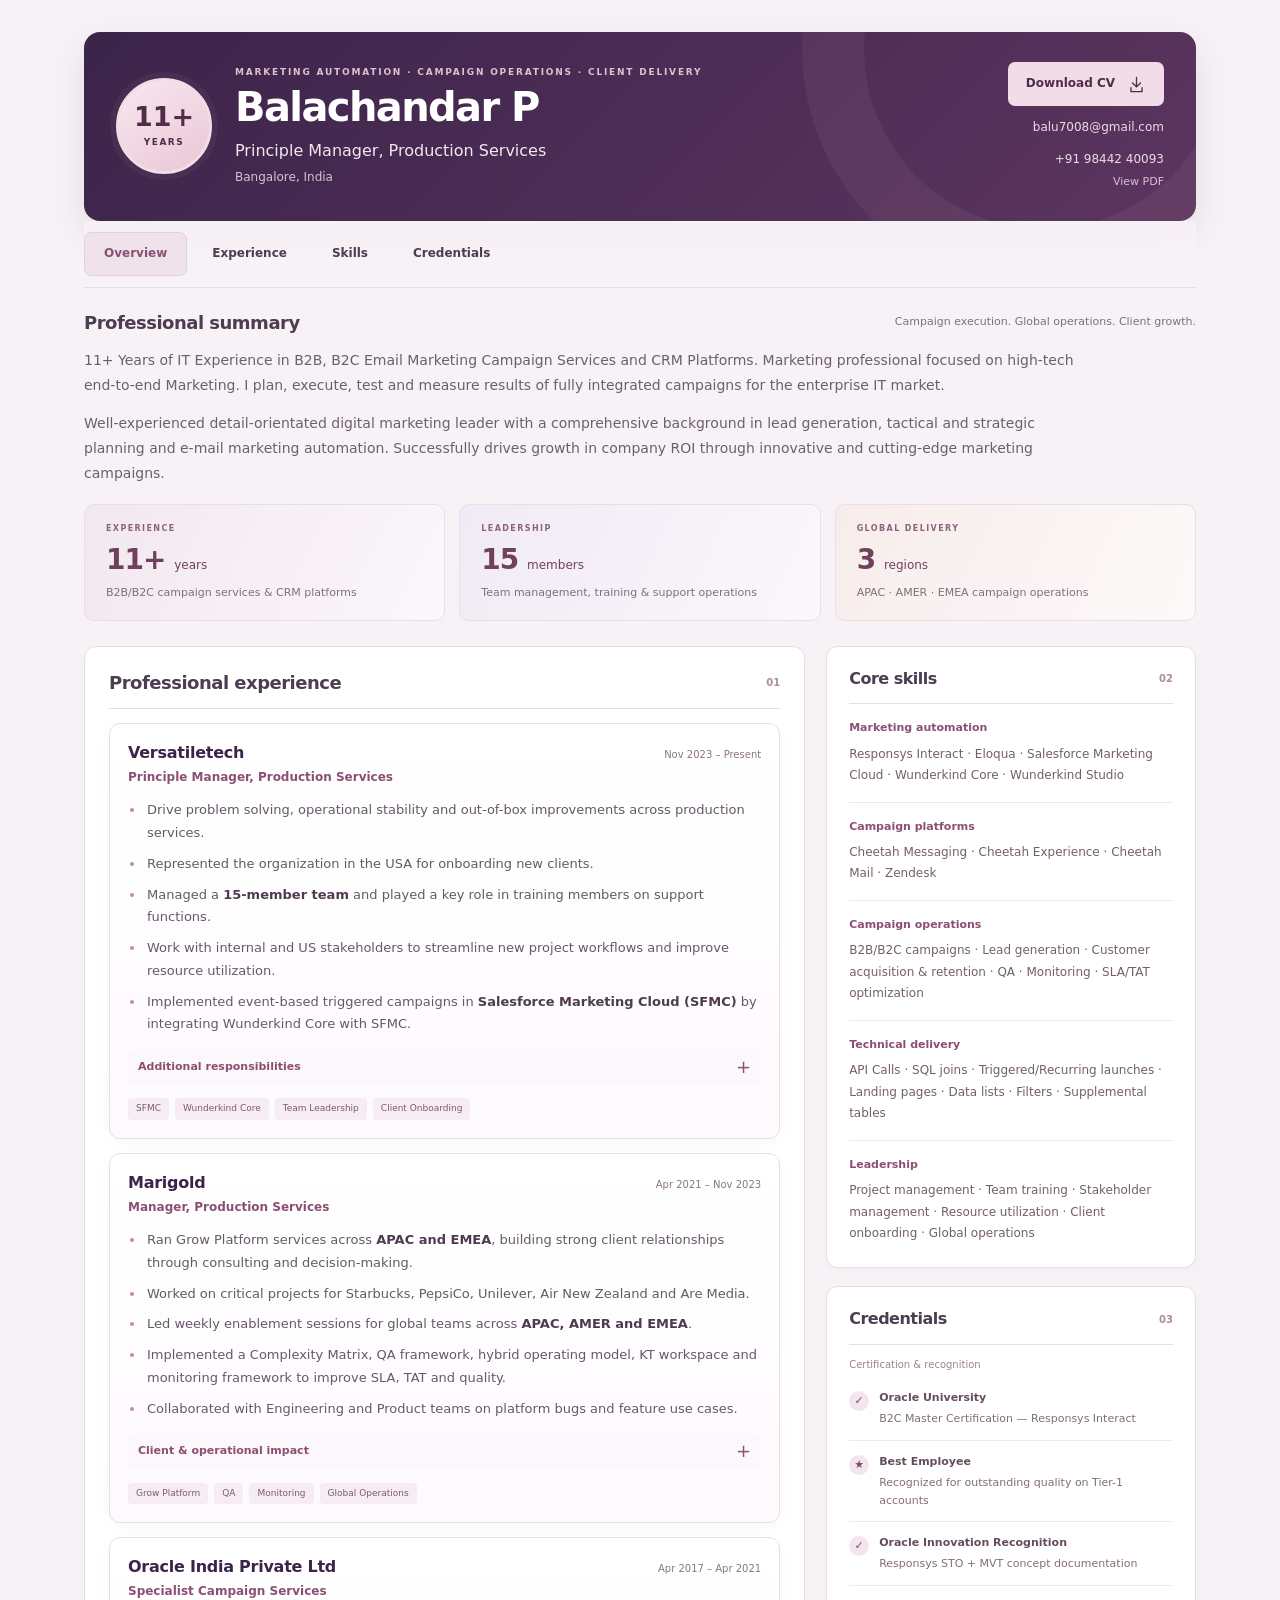
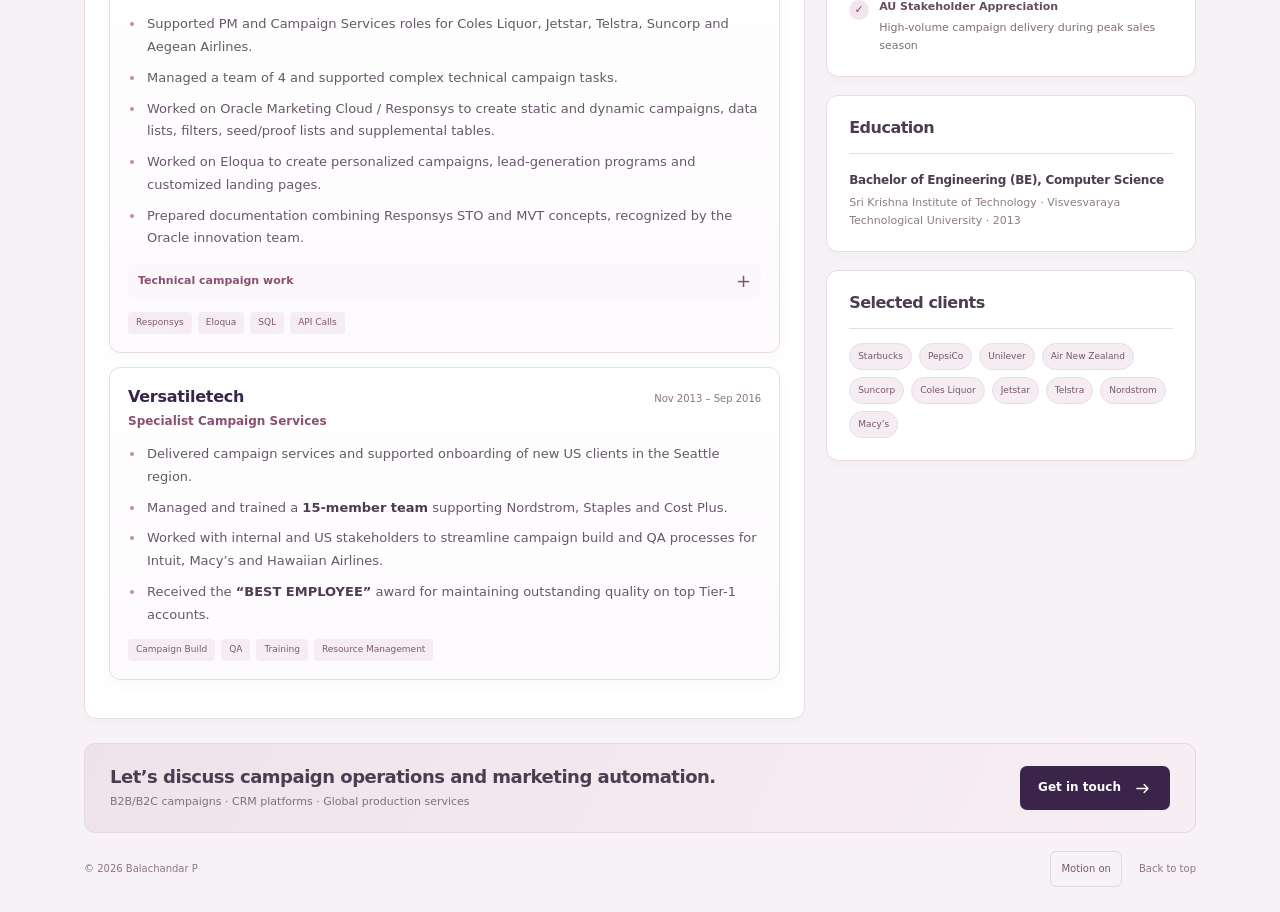
==== commit b8df0beb: "Refresh portfolio assets for enhanced motion" ====
--- a/index.html
+++ b/index.html
@@ -5,7 +5,7 @@
 <title>Balachandar P | Marketing Automation & Campaign Operations</title>
 <meta name="description" content="Balachandar P — Principle Manager, Production Services with 11+ years across B2B/B2C campaign services, CRM platforms and marketing automation.">
 <meta name="theme-color" content="#3b244a">
-<link rel="stylesheet" href="style.css?v=2">
+<link rel="stylesheet" href="style.css?v=3">
 </head>
 <body>
 <a class="skip" href="#main">Skip to content</a>
@@ -161,5 +161,5 @@
 
 <footer><span>© 2026 Balachandar P</span><div><button class="motion-toggle" type="button" aria-pressed="false" hidden>Motion on</button><a href="#top">Back to top</a></div></footer>
 </div>
-<script src="script.js?v=2" defer></script>
+<script src="script.js?v=3" defer></script>
 </body></html>
--- a/style.css
+++ b/style.css
@@ -0,0 +1,53 @@
+:root{--navy:#3b244a;--ink:#4c3d51;--teal:#8b4f72;--muted:#7d6f81;--line:#e7dce7;--paper:#f7f2f6;--white:#fff;--accent:#c47a96;--soft:#f2e7ef;--ease:cubic-bezier(.2,.8,.2,1)}
+*{box-sizing:border-box}html{scroll-behavior:smooth;scroll-padding-top:88px}body{margin:0;background:var(--paper);color:var(--ink);font:14px/1.65 system-ui,-apple-system,"Segoe UI",sans-serif;-webkit-font-smoothing:antialiased}a{color:inherit;text-decoration:none}button{font:inherit}a,button,summary{-webkit-tap-highlight-color:transparent}a:hover{text-decoration:underline}a:focus-visible,button:focus-visible,summary:focus-visible{outline:3px solid #d5a06d;outline-offset:4px}svg{width:19px;height:19px;fill:none;stroke:currentColor;stroke-width:1.7;stroke-linecap:round;stroke-linejoin:round;flex-shrink:0}.skip{position:absolute;left:15px;top:-60px;z-index:40;background:white;padding:10px}.skip:focus{top:10px}.page{max-width:1160px;margin:32px auto 0;padding:0 24px}h1,h2,h3{font-family:system-ui,-apple-system,"Segoe UI",sans-serif}h1,h2,h3,p{margin-top:0}h1{font-size:40px;font-weight:800;letter-spacing:-1.6px;line-height:1.1;margin:5px 0 9px}h2{font-size:18px;letter-spacing:-.5px;line-height:1.3;font-weight:800;margin:0}h3{font-size:16px;line-height:1.4;letter-spacing:-.25px;margin:0}
+.profile-header{position:relative;isolation:isolate;overflow:hidden;background:linear-gradient(135deg,#3b244a,#5c355f);color:#fff;border-radius:16px;padding:30px 32px;display:flex;justify-content:space-between;gap:24px;align-items:center;box-shadow:0 14px 34px #3b244a18}.profile-header:after{content:"";position:absolute;width:360px;height:360px;right:-90px;top:-225px;border:62px solid #e8b7cc10;border-radius:50%;z-index:-1}.profile-main{display:flex;align-items:center;gap:23px;min-width:0}.experience-badge{width:96px;height:96px;border-radius:50%;display:grid;place-content:center;text-align:center;background:linear-gradient(145deg,#f8e8f0,#e9c6d5);color:#512d48;border:3px solid #f3dce6;box-shadow:0 0 0 6px #ffffff0a;flex-shrink:0}.experience-badge strong{font-size:27px;line-height:1;font-weight:800}.experience-badge span{font-size:9px;letter-spacing:1.5px;font-weight:800;margin-top:5px}.overline{color:#e2bfd0;font-size:9px;font-weight:600;letter-spacing:1.8px;margin:0}.role{font-size:16px;color:#f3e8ef;margin:0 0 3px}.location{font-size:12px;color:#d6c3d2;margin:0}.header-actions{text-align:right;flex-shrink:0}.button{display:inline-flex;align-items:center;justify-content:center;gap:12px;font-size:12px;font-weight:700;min-height:44px;padding:11px 18px;border-radius:7px;text-decoration:none!important;transition:transform .25s var(--ease),box-shadow .25s}.button:hover{transform:translateY(-2px);box-shadow:0 6px 16px #0002}.primary{background:#f1dce7;color:#4f2c47}.header-email{display:block;margin:12px 0 3px;font-size:12px;color:#eadce6}.header-links{display:flex;justify-content:flex-end;gap:11px;font-size:11px;color:#d7c0d0}.section-nav{display:flex;position:sticky;top:0;z-index:20;padding:11px 0;gap:5px;background:#f7f2f6f3;backdrop-filter:blur(12px);border-bottom:1px solid var(--line);margin-bottom:23px;isolation:isolate}.section-nav a{position:relative;display:flex;align-items:center;justify-content:center;padding:10px 20px;min-height:44px;font-size:12px;font-weight:600;border-radius:7px;transition:color .3s;text-decoration:none}.section-nav a[aria-current]{color:var(--teal);background:#efe2eb}.nav-indicator{position:absolute;top:11px;left:0;background:#efe2eb;border:1px solid #e2d2dd;border-radius:7px;pointer-events:none;z-index:-1;opacity:0;transition:transform .4s var(--ease),width .4s var(--ease),height .4s var(--ease)}.nav-ready .nav-indicator{opacity:1}.nav-ready a[aria-current]{background:transparent}
+.section-heading{display:flex;align-items:center;justify-content:space-between;gap:16px;margin-bottom:14px}.section-note{font-size:11px;color:var(--muted)}.summary{font-size:14px;line-height:1.8;margin:0 0 12px;max-width:1000px;color:#6d5e70}.impact-grid{display:grid;grid-template-columns:repeat(3,1fr);gap:14px;margin:18px 0 25px}.impact{padding:17px 21px;border:1px solid #eadde6;border-radius:10px;background:linear-gradient(115deg,#f2e8ef,#fbf7fa);transition:transform .25s var(--ease),box-shadow .25s}.impact:nth-child(2){background:linear-gradient(115deg,#f1eaf4,#faf8fc)}.impact:nth-child(3){background:linear-gradient(115deg,#f7ecec,#fdf9f9)}.impact-label{display:block;font-size:8px;letter-spacing:1.4px;font-weight:700;color:#8a647d;margin-bottom:5px}.impact>strong{font-size:28px;letter-spacing:-1px;font-weight:800;line-height:1.4;color:#70415f;display:block}.impact strong span{font:500 12px system-ui,-apple-system,"Segoe UI",sans-serif;letter-spacing:0}.impact p{font-size:11px;line-height:1.65;color:#7f6f7c;margin:5px 0 0}
+.resume-grid{display:grid;grid-template-columns:minmax(0,1.95fr) minmax(0,1fr);gap:21px;align-items:start}.panel{background:white;border:1px solid var(--line);border-radius:12px;padding:24px;box-shadow:0 4px 10px #3b244a05}.panel>.section-heading{border-bottom:1px solid var(--line);padding-bottom:14px;margin-bottom:0}.section-index{font:600 10px system-ui;color:#aa8da2}.job{padding:22px 0;border-bottom:1px solid var(--line)}.job:first-of-type{padding-top:20px}.job-heading{display:flex;justify-content:space-between;gap:12px;align-items:flex-start}.job h3{font-weight:800;color:var(--navy)}.job-role{font-size:12px;font-weight:600;color:var(--teal);line-height:1.5;margin:4px 0 0}.dates{font-size:10px;font-weight:500;color:#8a7585;white-space:nowrap;margin:5px 0 0}.achievements{padding-left:17px;margin:13px 0 0;color:#665868;font-size:13px;line-height:1.75}.achievements li{padding-left:2px;margin-bottom:8px}.achievements li::marker{color:#c28ba4}.achievements strong{font-weight:650;color:#4e3b50}.job-tags{display:flex;flex-wrap:wrap;gap:6px;margin-top:13px}.job-tags span{font-size:9px;line-height:1.5;padding:4px 8px;background:#f5edf2;color:#7f5870;border-radius:4px}.job-details{margin-top:13px;background:#fbf7fa;border-radius:6px;padding:0 10px}.job-details summary{font-size:11px;font-weight:600;color:var(--teal);padding:9px 0;min-height:36px}.detail-body{overflow:hidden}.job-details .detail-body{padding:0 3px 12px}.plus{margin-left:auto;font-size:18px;line-height:1;font-weight:400;transition:transform .25s}details[open]>summary .plus{transform:rotate(45deg)}summary{cursor:pointer;list-style:none;display:flex;align-items:center;gap:8px}summary::-webkit-details-marker{display:none}
+.secondary-column{display:grid;gap:18px}.secondary-column .panel{padding:22px}.secondary-column h2{font-size:16px}.skills-list{margin:0}.skills-list>div{padding:15px 0;border-bottom:1px solid #f0e7ed}.skills-list>div:last-child{border:0;padding-bottom:0}.skills-list dt{font-size:11px;color:var(--teal);font-weight:700;margin-bottom:6px}.skills-list dd{font-size:12px;color:#725f6d;margin:0;line-height:1.8}.earned-note{font-size:10px;color:#9a8293;margin:12px 0 0}.cert-list{list-style:none;margin:4px 0 0;padding:0}.cert-list li{display:flex;gap:10px;border-bottom:1px solid #f1e9ef;padding:12px 0;align-items:flex-start}.cert-list li:last-child{border:0;padding-bottom:0}.cert-mark{display:grid;place-items:center;width:20px;height:20px;flex:0 0 20px;font-size:11px;color:#7f4a69;background:#f3e5ed;border-radius:50%;margin-top:2px}.cert-list strong{display:block;font-size:11px;font-weight:600;color:#654c5f}.cert-list div>span{display:block;font-size:11px;line-height:1.6;color:#806d7b;margin-top:3px}.education-item{margin-top:17px}.education-item h3{font:600 12px/1.6 system-ui}.education-item p{font-size:11px;color:#8e7b88;margin:4px 0 0;line-height:1.6}.client-cloud{display:flex;flex-wrap:wrap;gap:7px;margin-top:14px}.client-cloud span{font-size:9px;padding:5px 8px;border-radius:999px;background:#f5edf2;color:#76566b;border:1px solid #eadce5}
+.contact-bar{margin-top:24px;padding:21px 25px;display:flex;justify-content:space-between;align-items:center;gap:16px;border:1px solid #e7d7e1;background:linear-gradient(115deg,#efe3ea,#f7eef3);border-radius:11px}.contact-bar h2{font-size:18px}.contact-bar p{font-size:11px;color:#826e7b;margin:5px 0 0}.dark{background:var(--navy);color:#fff}footer{display:flex;align-items:center;justify-content:space-between;padding:18px 0 25px;color:#8b7684;font-size:10px}footer>div{display:flex;align-items:center;gap:17px}.motion-toggle{font-size:10px;min-height:36px;padding:6px 10px;border:1px solid #e5d7df;border-radius:6px;background:none;color:#765b6d;cursor:pointer}.motion-ready .impact:hover{transform:translateY(-3px)!important;box-shadow:0 8px 20px #3b244a0d}
+@media(max-width:1000px){.page{padding:0 20px}.profile-header{padding:25px}h1{font-size:35px}.experience-badge{width:82px;height:82px}.resume-grid{grid-template-columns:minmax(0,1.7fr) minmax(0,1fr);gap:17px}.panel,.secondary-column .panel{padding:20px}.job-heading{flex-direction:column;gap:1px}}
+@media(max-width:760px){.page{margin-top:16px;padding:0 16px}.profile-header{align-items:flex-start;flex-direction:column;gap:18px;padding:24px}.header-actions{text-align:left;width:100%}.resume-grid{grid-template-columns:1fr}.secondary-column{grid-template-columns:1fr 1fr}.skills{grid-column:1/-1}.impact-grid{gap:10px}.job-heading{flex-direction:row}.section-nav a{padding:10px 18px}}
+@media(max-width:520px){.page{padding:0 12px;margin-top:12px}.profile-header{padding:22px 18px;border-radius:12px}.profile-main{gap:15px}.experience-badge{width:70px;height:70px}.experience-badge strong{font-size:23px}.overline{font-size:7px;letter-spacing:.9px}h1{font-size:30px}.role{font-size:13px}.header-actions{display:flex;flex-wrap:wrap;gap:8px 18px}.header-email{width:100%}.section-nav{justify-content:space-between;padding:8px 0;gap:0}.section-nav a{flex:1;padding:10px 7px;font-size:11px}.impact-grid{gap:7px}.impact{padding:12px 9px}.impact>strong{font-size:20px}.panel,.secondary-column .panel{padding:19px 17px}.job-heading{flex-direction:column}.secondary-column{grid-template-columns:1fr}.contact-bar{padding:20px;align-items:flex-start;flex-direction:column}}
+@media(prefers-reduced-motion:reduce){html{scroll-behavior:auto}*,*:before,*:after{animation:none!important;transition:none!important}}
+@media print{body{background:white;font-size:10pt}.page{max-width:none;margin:0;padding:0}.section-nav,.header-actions .button,.contact-bar,footer,.skip{display:none!important}.profile-header{background:white;color:#3b244a;box-shadow:none;border-radius:0;padding:0 0 15px;border-bottom:2px solid #3b244a}.overline,.role,.location,.header-email,.header-links{color:#6c5266}.experience-badge{width:64px;height:64px}.resume-grid{display:block}.panel{padding:15px 0;border:0;box-shadow:none}.secondary-column{display:block}.impact-grid{margin:15px 0}.job{break-inside:avoid}.skills-list{display:grid;grid-template-columns:1fr 1fr;gap:12px}.cert-list{columns:2}.cert-list li{break-inside:avoid}}
+
+/* Enhanced inner-card interaction and Anand-style print/PDF parity */
+.job{margin:14px 0;padding:18px;border:1px solid #eadde6;border-radius:11px;background:linear-gradient(180deg,#fff,#fdfafd);box-shadow:0 5px 16px #3b244a08;transition:transform .28s var(--ease),box-shadow .28s var(--ease),border-color .28s var(--ease)}
+.job:first-of-type{padding-top:18px}.job:last-child{border-bottom:1px solid #eadde6}
+.motion-ready .job:hover{transform:translateY(-4px);box-shadow:0 13px 28px #3b244a16;border-color:#d9bfd0}
+.skills-list>div,.cert-list li,.education-item,.client-cloud span,.job-tags span,.experience-badge{transition:transform .25s var(--ease),box-shadow .25s var(--ease),background-color .25s var(--ease),border-color .25s var(--ease)}
+.motion-ready .skills-list>div:hover{transform:translateX(4px);background:#fcf8fb}
+.motion-ready .cert-list li:hover{transform:translateX(4px)}
+.motion-ready .education-item:hover{transform:translateY(-3px)}
+.motion-ready .client-cloud span:hover,.motion-ready .job-tags span:hover{transform:translateY(-2px);box-shadow:0 5px 12px #3b244a12}
+.motion-ready .experience-badge:hover{transform:rotate(-4deg) scale(1.04);box-shadow:0 0 0 6px #ffffff0a,0 12px 24px #27152e30}
+.panel{transition:transform .28s var(--ease),box-shadow .28s var(--ease),border-color .28s var(--ease)}
+.motion-ready .panel:hover{box-shadow:0 12px 28px #3b244a0d;border-color:#ddcbd7}
+@media print{
+  *{-webkit-print-color-adjust:exact!important;print-color-adjust:exact!important}
+  @page{size:A4;margin:9mm}
+  body{background:#f7f2f6!important;font-size:8.6pt}
+  .page{max-width:none;margin:0;padding:0}
+  .section-nav,.contact-bar,footer,.skip,.motion-toggle{display:none!important}
+  .profile-header{background:linear-gradient(135deg,#3b244a,#5c355f)!important;color:#fff!important;border-radius:12px!important;padding:18px 20px!important;border:0!important;box-shadow:none!important}
+  .overline{color:#e2bfd0!important}.role{color:#f3e8ef!important}.location,.header-email,.header-links{color:#d6c3d2!important}
+  .header-actions .button{display:none!important}.header-actions{display:block!important}
+  .experience-badge{width:68px;height:68px;background:linear-gradient(145deg,#f8e8f0,#e9c6d5)!important;border-color:#f3dce6!important}
+  .experience-badge strong{font-size:20px}.experience-badge span{font-size:7px}
+  h1{font-size:25px}.overview{margin-top:10px}.summary{font-size:8.6pt;line-height:1.5;margin-bottom:7px}
+  .impact-grid{grid-template-columns:repeat(3,1fr)!important;gap:7px;margin:9px 0 12px}.impact{padding:10px 12px!important;break-inside:avoid}.impact>strong{font-size:17px}.impact p{font-size:7.4pt}
+  .resume-grid{display:grid!important;grid-template-columns:minmax(0,1.85fr) minmax(0,.95fr)!important;gap:10px!important;align-items:start!important}
+  .secondary-column{display:grid!important;grid-template-columns:1fr!important;gap:9px!important}
+  .panel,.secondary-column .panel{padding:12px!important;border:1px solid #e7dce7!important;border-radius:9px!important;box-shadow:none!important;background:#fff!important;break-inside:auto}
+  .panel>.section-heading{padding-bottom:8px}.section-heading{margin-bottom:8px}h2{font-size:12px}h3{font-size:10px}
+  .job{padding:10px!important;margin:8px 0!important;border:1px solid #eadde6!important;border-radius:8px!important;background:#fff!important;box-shadow:none!important;break-inside:avoid}
+  .job-heading{flex-direction:row!important}.job-role{font-size:8pt}.dates{font-size:7pt}.achievements{font-size:7.7pt;line-height:1.45;margin-top:7px;padding-left:13px}.achievements li{margin-bottom:4px}
+  .job-tags{margin-top:7px}.job-tags span,.client-cloud span{font-size:6.5pt;padding:3px 6px}
+  details{display:block!important}details>.detail-body{display:block!important;overflow:visible!important}details>summary{font-size:7.4pt!important;padding:5px 0!important}.plus{display:none!important}
+  .skills-list>div{padding:8px 0}.skills-list dt{font-size:7.2pt}.skills-list dd{font-size:7.3pt;line-height:1.45}
+  .cert-list li{padding:7px 0}.cert-list strong,.cert-list div>span{font-size:7.2pt}.cert-mark{width:16px;height:16px;flex-basis:16px;font-size:8px}
+  .education-item{margin-top:9px}.education-item h3{font-size:7.5pt}.education-item p{font-size:7pt}
+  .client-cloud{gap:4px;margin-top:8px}
+  .section-note{font-size:7pt}
+  .overview,.impact,.panel,.job,.skills-list>div,.cert-list li,.education-item,.client-cloud span{animation:none!important;transform:none!important}
+}
